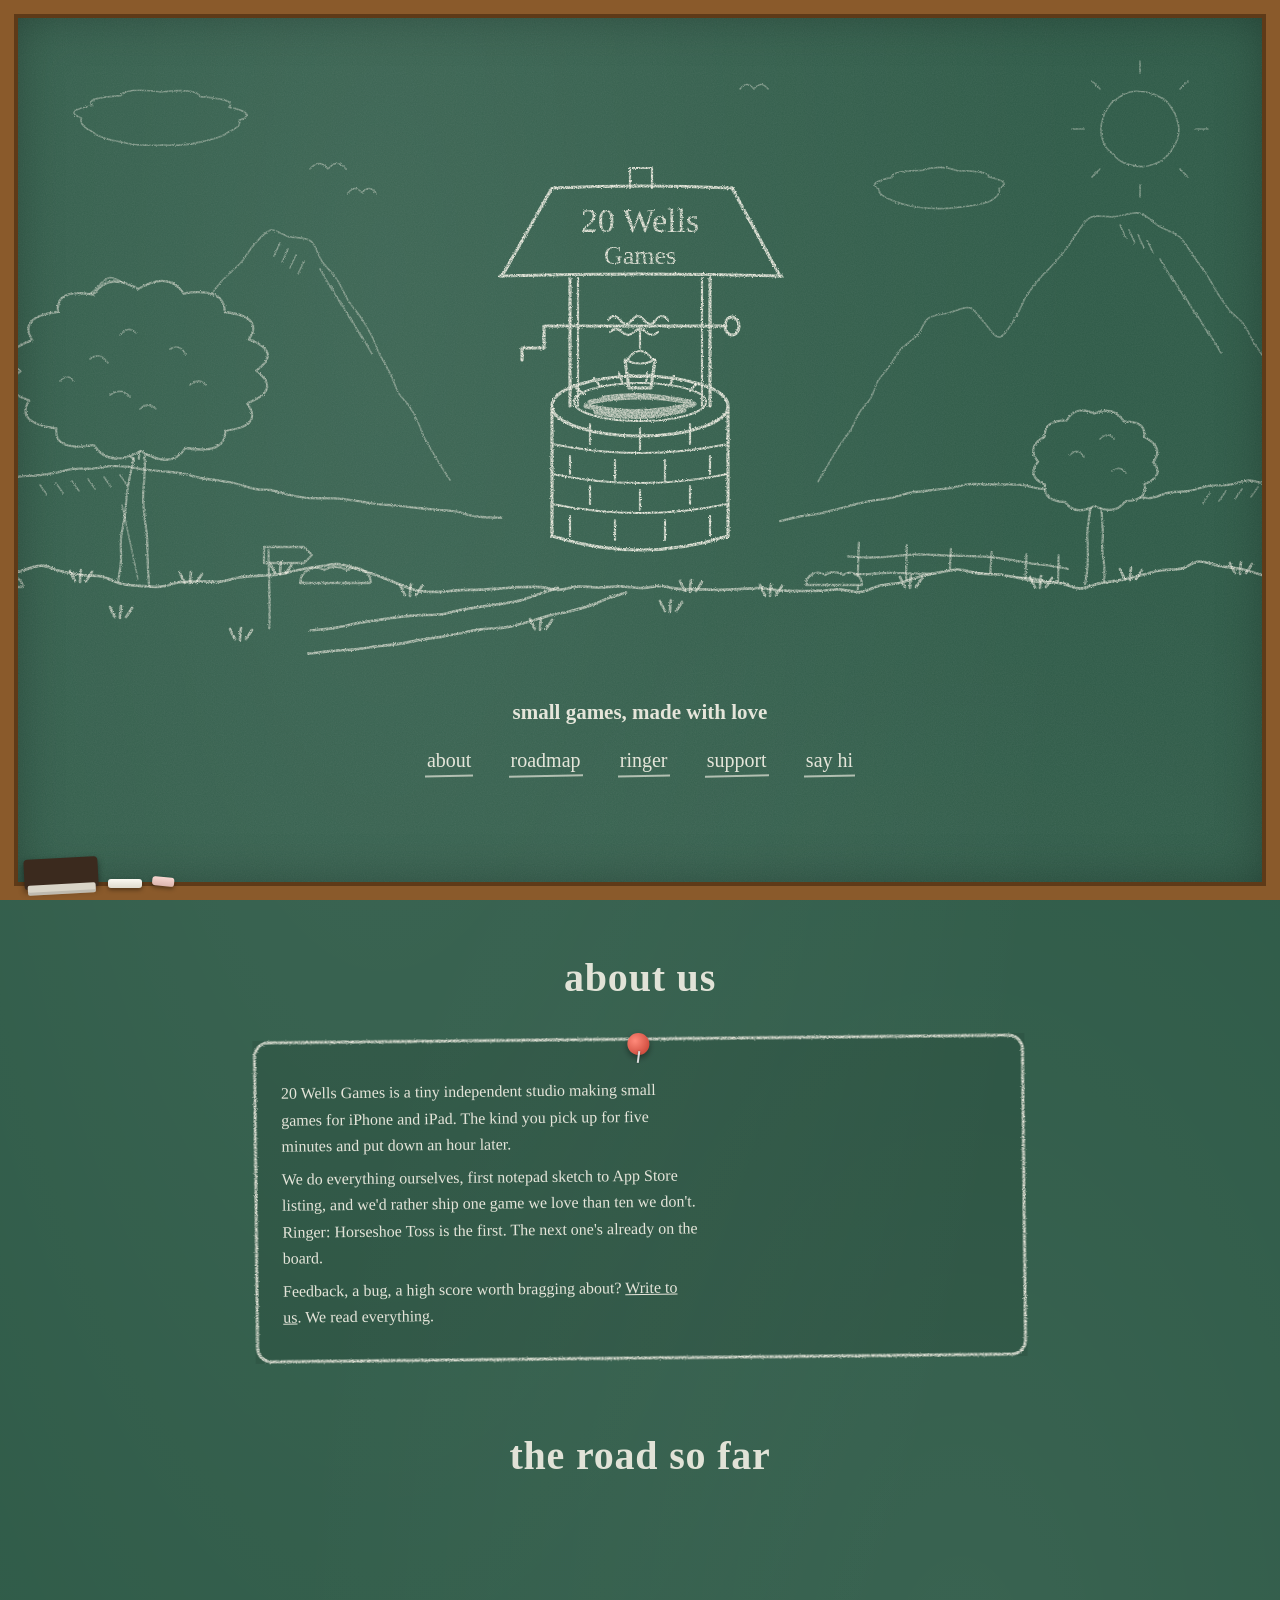
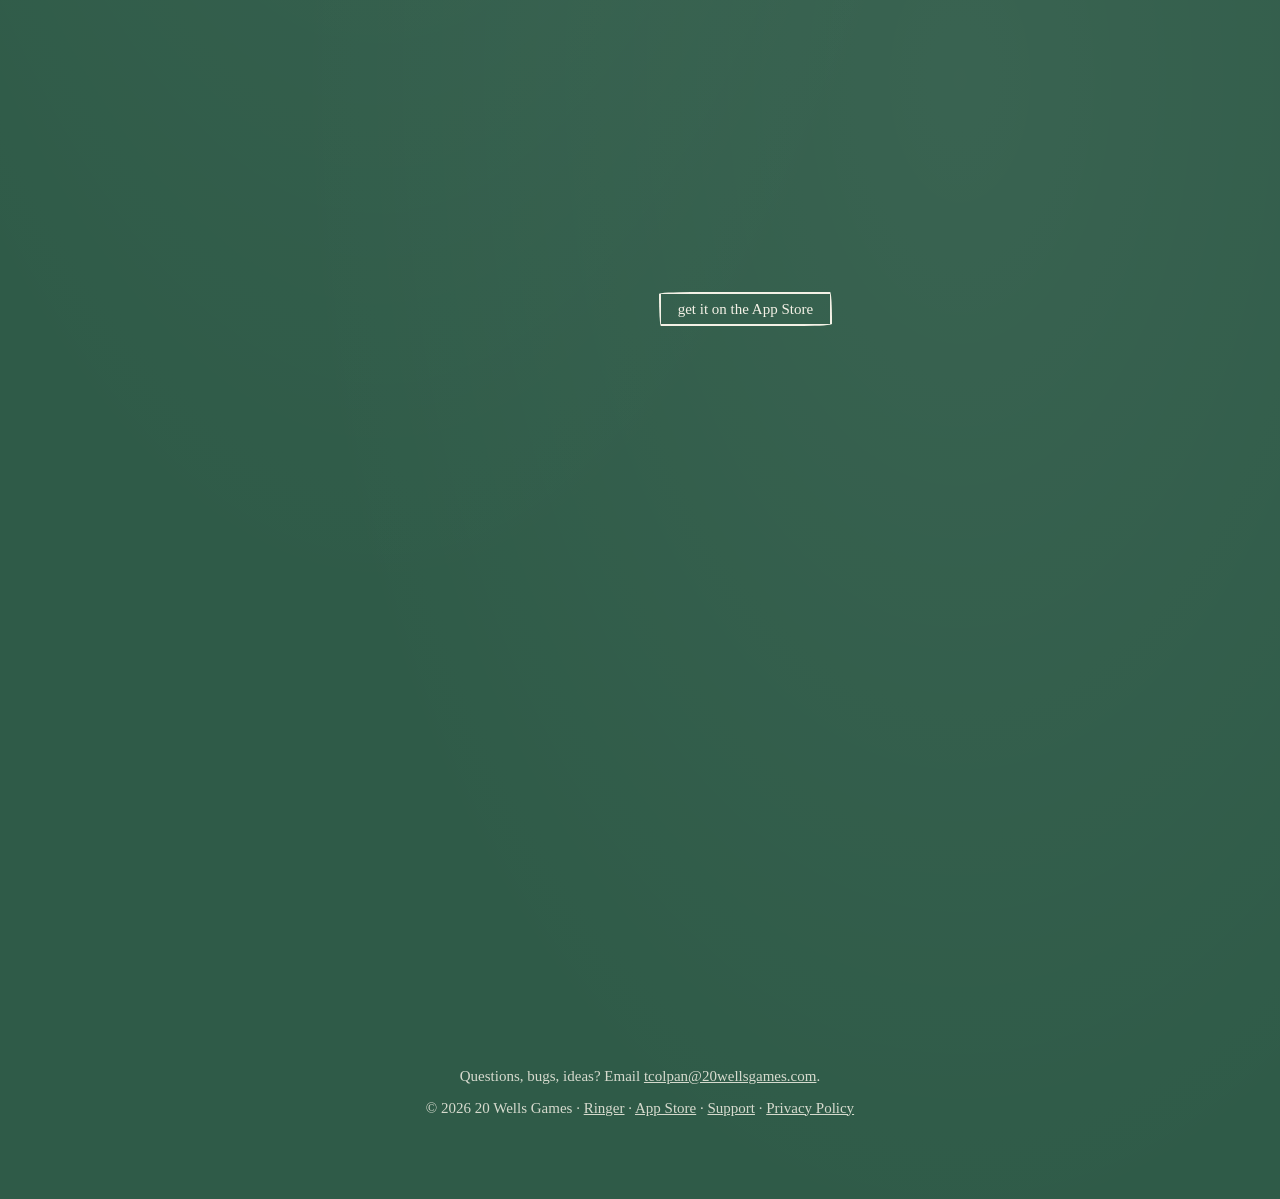
==== index.html @ 0af61801 "Prepare custom domain 20wellsgames.com: CNAME + absolute URLs Do not merge until DNS for 20wellsgame" ====
<!doctype html>
<html lang="en">
<head>
<meta charset="utf-8">
<meta name="viewport" content="width=device-width, initial-scale=1, viewport-fit=cover">
<title>20 Wells Games — Small Indie Games for iPhone and iPad</title>
<meta name="description" content="Small indie games for iPhone and iPad from a tiny studio. Ringer: Horseshoe Toss, a free horseshoe arcade game with global leaderboards, is on its way. See what's next on the board.">
<link rel="canonical" href="https://20wellsgames.com/">
<meta property="og:type" content="website">
<meta property="og:site_name" content="20 Wells Games">
<meta property="og:url" content="https://20wellsgames.com/">
<meta property="og:title" content="20 Wells Games — small games, made with love">
<meta property="og:description" content="A tiny indie studio making small games for iPhone and iPad. Ringer: Horseshoe Toss is first. See what's next on the board.">
<meta property="og:image" content="https://20wellsgames.com/assets/og.jpg">
<meta property="og:image:width" content="1200">
<meta property="og:image:height" content="630">
<meta property="og:image:alt" content="A chalk drawing of a wishing well with the words 20 Wells Games on a green chalkboard">
<meta name="twitter:card" content="summary_large_image">
<meta name="apple-itunes-app" content="app-id=6776913585">
<link rel="apple-touch-icon" href="assets/apple-touch-icon.png">
<meta http-equiv="Content-Security-Policy" content="default-src 'self'; script-src 'self'; style-src 'self' 'unsafe-inline' https://fonts.googleapis.com; font-src https://fonts.gstatic.com; img-src 'self' data:; connect-src 'self' https://tjnqhvfmtbsiwjzhcpie.supabase.co; base-uri 'none'; form-action 'none'">
<link rel="icon" href="favicon.svg" type="image/svg+xml">
<link rel="icon" href="assets/favicon-32.png" sizes="32x32" type="image/png">
<link rel="preconnect" href="https://fonts.googleapis.com">
<link rel="preconnect" href="https://fonts.gstatic.com" crossorigin>
<link href="https://fonts.googleapis.com/css2?family=Gloria+Hallelujah&family=Cabin+Sketch:wght@400;700&display=swap" rel="stylesheet">
<link rel="stylesheet" href="site.css?v=20260913b">
<script type="application/ld+json">
{
  "@context": "https://schema.org",
  "@type": "Organization",
  "@id": "https://20wellsgames.com/#org",
  "name": "20 Wells Games",
  "url": "https://20wellsgames.com/",
  "logo": "https://20wellsgames.com/assets/apple-touch-icon.png",
  "email": "tcolpan@20wellsgames.com",
  "slogan": "small games, made with love",
  "sameAs": ["https://apps.apple.com/app/id6776913585"]
}
</script>
</head>
<body class="home">

<svg width="0" height="0" style="position:absolute" aria-hidden="true">
  <defs>
    <filter id="chalk-bb" x="-10%" y="-10%" width="120%" height="120%">
      <feTurbulence type="fractalNoise" baseFrequency="1.1" numOctaves="2" seed="11" result="noise"/>
      <feDisplacementMap in="SourceGraphic" in2="noise" scale="2.4" xChannelSelector="R" yChannelSelector="G" result="rough"/>
      <feTurbulence type="fractalNoise" baseFrequency=".6" numOctaves="3" seed="5" result="grain"/>
      <feComponentTransfer in="grain" result="alpha"><feFuncA type="table" tableValues="0 .55 1 1"/></feComponentTransfer>
      <feComposite in="rough" in2="alpha" operator="in"/>
    </filter>
  </defs>
</svg>

<header class="hero" id="top">
  <button class="skip" type="button">skip intro ↓</button>
  <div class="logo-wrap">
  <svg class="scene" viewBox="-500 -120 1400 640" aria-hidden="true">
    <defs>
      <filter id="chalk-scene" filterUnits="userSpaceOnUse" x="-500" y="-120" width="1400" height="640">
        <feTurbulence type="fractalNoise" baseFrequency="1.1" numOctaves="2" seed="9" result="noise"/>
        <feDisplacementMap in="SourceGraphic" in2="noise" scale="2.6" xChannelSelector="R" yChannelSelector="G" result="rough"/>
        <feTurbulence type="fractalNoise" baseFrequency=".6" numOctaves="3" seed="4" result="grain"/>
        <feComponentTransfer in="grain" result="alpha"><feFuncA type="table" tableValues="0 .55 1 1"/></feComponentTransfer>
        <feComposite in="rough" in2="alpha" operator="in"/>
      </filter>
      <mask id="occ-far" maskUnits="userSpaceOnUse" x="-500" y="-120" width="1400" height="640"><rect x="-500" y="-120" width="1400" height="640" fill="#fff"/><path d="M738.9 -30.3 Q739.0 -25.3 737.6 -20.4 Q735.6 -15.1 732.3 -10.3 Q730.7 -6.7 727.9 -4.1 Q724.4 -0.2 719.9 2.5 Q715.5 5.0 710.5 6.2 Q706.0 7.7 701.2 7.6 Q695.2 7.4 689.5 5.6 Q684.5 4.5 680.1 1.9 Q676.5 -0.6 673.9 -4.3 Q669.4 -7.5 666.2 -11.6 Q663.6 -15.3 662.4 -19.5 Q660.9 -24.4 660.8 -29.6 Q661.1 -35.2 662.9 -40.7 Q664.0 -45.1 666.4 -48.9 Q668.9 -53.5 672.5 -57.1 Q676.2 -60.6 680.7 -62.8 Q685.4 -65.7 690.7 -67.2 Q695.4 -68.1 700.3 -67.5 Q704.9 -67.5 709.3 -66.1 Q714.0 -65.2 718.0 -62.9 Q722.7 -61.0 726.5 -57.8 Q730.5 -53.4 733.3 -48.2 Q735.7 -44.5 736.7 -40.2 Q738.5 -35.3 738.9 -30.3 Z" fill="#000"/><path d="M-200.9 -38.6 Q-197.8 -32.4 -212.1 -26.8 Q-218.1 -20.9 -240.6 -16.9 Q-254.5 -13.1 -279.5 -13.9 Q-304.2 -13.0 -318.3 -16.8 Q-341.0 -20.9 -347.1 -26.9 Q-361.5 -33.6 -358.4 -40.8 Q-377.8 -48.0 -347.5 -53.5 Q-356.9 -61.2 -319.1 -63.4 Q-314.0 -71.9 -278.9 -67.0 Q-243.4 -71.1 -239.9 -62.3 Q-201.8 -59.6 -211.3 -51.9 Q-181.2 -45.9 -200.9 -38.6 Z" fill="#000"/><path d="M559.1 29.4 Q561.2 36.0 549.9 42.2 Q539.8 46.2 517.4 48.4 Q498.4 50.7 480.3 48.5 Q459.1 45.3 450.3 40.5 Q437.8 35.4 438.7 29.9 Q426.3 23.4 452.1 18.3 Q449.5 12.2 481.9 11.4 Q499.4 5.1 517.5 11.6 Q550.5 12.1 548.5 18.0 Q572.9 22.9 559.1 29.4 Z" fill="#000"/><path d="M-498.5 344.9 C-495.3 343.9 -485.8 341.5 -479.4 339.1 C-473.0 336.7 -466.5 332.9 -460.1 330.4 C-453.6 327.9 -447.5 326.2 -441.0 324.1 C-434.5 322.0 -427.3 319.0 -421.0 317.7 C-414.7 316.4 -409.7 317.1 -403.4 316.5 C-397.1 315.8 -389.2 314.7 -383.1 313.6 C-377.1 312.5 -373.3 310.6 -367.2 309.9 C-361.2 309.2 -353.1 310.1 -346.7 309.6 C-340.4 309.1 -334.9 307.5 -329.3 307.2 C-323.6 306.9 -318.8 307.1 -312.9 307.7 C-307.1 308.3 -300.3 309.9 -294.2 310.7 C-288.1 311.5 -282.6 311.7 -276.4 312.4 C-270.2 313.0 -263.1 313.5 -257.0 314.6 C-250.9 315.7 -245.4 317.9 -239.8 319.0 C-234.1 320.1 -229.0 320.2 -223.1 321.1 C-217.2 322.0 -210.8 323.0 -204.4 324.5 C-198.0 326.0 -190.5 328.9 -184.7 330.0 C-178.8 331.1 -175.0 330.0 -169.2 331.0 C-163.4 332.0 -155.6 334.7 -149.7 336.0 C-143.7 337.3 -139.6 338.2 -133.5 338.8 C-127.3 339.3 -118.8 339.2 -112.8 339.4 C-106.8 339.6 -103.3 339.2 -97.3 339.8 C-91.3 340.4 -83.1 342.1 -76.9 343.0 C-70.7 343.9 -65.9 344.8 -60.2 345.4 C-54.5 346.0 -49.2 346.0 -42.7 346.6 C-36.3 347.2 -27.7 348.4 -21.4 349.0 C-15.2 349.7 -11.2 350.1 -5.0 350.7 C1.1 351.2 8.3 351.3 15.2 352.4 C22.1 353.5 28.7 356.4 36.4 357.5 C44.1 358.5 57.3 358.6 61.5 358.8 L60 560 L-500 560 Z" fill="#000"/><path d="M340.2 362.1 C343.4 361.3 353.3 358.7 359.8 357.5 C366.3 356.2 371.9 356.2 379.2 354.7 C386.4 353.2 395.4 350.5 403.4 348.5 C411.3 346.5 418.7 344.3 426.7 342.6 C434.7 341.0 444.2 340.3 451.3 338.9 C458.4 337.4 462.8 335.1 469.2 333.9 C475.7 332.6 483.1 332.3 490.1 331.4 C497.1 330.6 504.9 329.9 511.3 328.9 C517.7 327.8 522.7 325.7 528.6 325.2 C534.5 324.6 540.1 325.4 546.4 325.4 C552.8 325.5 560.8 325.2 566.9 325.4 C573.0 325.5 577.3 325.5 583.1 326.2 C589.0 327.0 595.9 329.1 601.8 329.9 C607.7 330.6 612.4 330.3 618.4 330.8 C624.4 331.3 631.3 332.6 637.6 333.0 C643.9 333.4 650.3 332.6 656.2 333.1 C662.1 333.6 667.4 335.3 673.3 335.9 C679.3 336.6 685.7 336.5 691.9 337.0 C698.1 337.5 704.3 339.6 710.5 339.0 C716.8 338.4 722.9 334.7 729.3 333.5 C735.8 332.4 742.4 333.1 749.0 332.0 C755.6 330.9 762.0 328.0 768.8 326.9 C775.5 325.9 782.8 326.7 789.5 325.7 C796.2 324.8 802.8 321.4 809.0 321.3 C815.2 321.3 820.4 324.5 826.8 325.5 C833.2 326.6 841.0 327.2 847.3 327.6 C853.6 327.9 858.8 327.3 864.4 327.6 C870.1 327.9 875.2 328.7 881.3 329.5 C887.4 330.2 897.6 331.7 900.9 332.1 L900 560 L340 560 Z" fill="#000"/><path d="M-183.9 211.6 Q-158.0 231.0 -192.9 244.3 Q-176.1 267.2 -214.7 271.7 Q-213.5 295.8 -254.7 289.0 Q-268.4 311.0 -299.3 292.0 Q-331.2 309.6 -345.9 286.2 Q-386.3 292.9 -383.7 269.3 Q-425.3 264.1 -410.9 241.4 Q-445.7 229.6 -419.5 212.3 Q-444.0 193.9 -407.7 181.2 Q-422.5 157.9 -381.9 152.9 Q-385.1 128.8 -346.2 135.7 Q-332.8 112.5 -301.7 130.1 Q-271.2 111.7 -256.4 134.5 Q-214.8 128.2 -215.2 153.0 Q-175.4 157.7 -191.2 180.5 Q-157.2 193.0 -183.9 211.6 Z" fill="#000"/><path d="M713.3 303.3 Q724.8 317.0 704.6 325.0 Q707.7 341.6 685.3 342.2 Q675.3 356.8 654.6 347.0 Q634.6 357.2 625.3 343.0 Q602.6 342.5 605.1 325.7 Q585.8 317.1 598.1 302.7 Q585.6 287.4 604.9 277.6 Q603.4 261.2 626.9 261.3 Q635.4 245.7 654.0 254.5 Q674.0 246.3 684.0 262.6 Q706.6 262.0 704.0 277.7 Q724.5 287.9 713.3 303.3 Z" fill="#000"/><path d="M-500.7 430.5 C-497.2 429.8 -486.8 427.9 -480.2 426.5 C-473.7 425.1 -468.2 423.7 -461.4 422.1 C-454.5 420.4 -446.2 418.3 -439.2 416.6 C-432.1 415.0 -426.1 413.7 -419.3 412.1 C-412.6 410.4 -405.1 406.8 -398.7 406.7 C-392.2 406.7 -387.3 410.2 -380.7 411.8 C-374.0 413.3 -365.7 415.1 -358.6 416.1 C-351.6 417.0 -345.1 416.0 -338.5 417.4 C-331.8 418.9 -325.0 423.3 -318.7 424.8 C-312.4 426.4 -307.2 426.3 -300.6 426.8 C-294.0 427.3 -285.7 428.3 -279.0 427.7 C-272.3 427.1 -266.6 424.1 -260.3 423.2 C-254.0 422.3 -248.1 422.6 -241.3 422.5 C-234.4 422.4 -226.1 423.3 -219.4 422.6 C-212.8 422.0 -208.1 419.5 -201.4 418.5 C-194.8 417.5 -186.4 417.2 -179.5 416.6 C-172.6 416.1 -166.3 416.1 -160.0 415.1 C-153.7 414.2 -148.3 412.2 -141.8 411.0 C-135.2 409.7 -127.2 408.4 -120.4 407.4 C-113.6 406.4 -107.7 404.6 -101.1 405.2 C-94.4 405.7 -87.3 408.8 -80.4 410.9 C-73.4 413.0 -66.1 415.3 -59.6 417.7 C-53.1 420.1 -47.7 422.7 -41.3 425.1 C-34.9 427.4 -28.3 430.6 -21.3 431.9 C-14.3 433.2 -6.2 433.0 0.7 432.9 C7.6 432.7 13.5 431.5 20.1 431.1 C26.6 430.8 33.7 431.0 40.2 430.7 C46.7 430.5 52.7 430.0 59.1 429.6 C65.5 429.2 71.5 428.5 78.4 428.2 C85.4 428.0 94.4 427.7 101.0 428.1 C107.7 428.5 112.1 431.0 118.3 430.8 C124.6 430.7 132.0 427.8 138.7 427.4 C145.4 427.1 151.7 428.5 158.7 428.5 C165.6 428.5 173.1 427.3 180.2 427.4 C187.3 427.5 194.4 429.0 201.0 429.0 C207.6 429.0 213.6 427.0 219.9 427.2 C226.2 427.3 232.2 429.4 238.7 429.9 C245.2 430.5 252.1 430.2 258.9 430.3 C265.7 430.5 272.7 430.8 279.5 430.8 C286.2 430.8 292.9 430.5 299.4 430.2 C305.9 429.9 311.5 428.9 318.4 429.1 C325.3 429.3 333.8 430.9 340.9 431.4 C348.1 431.9 354.6 432.0 361.4 432.0 C368.2 432.1 375.2 432.0 381.6 431.7 C388.0 431.4 393.3 430.1 399.8 430.3 C406.3 430.6 413.7 433.6 420.5 433.0 C427.2 432.4 433.6 428.1 440.2 426.5 C446.9 425.0 453.8 425.2 460.4 423.7 C467.0 422.2 473.0 419.4 479.7 417.7 C486.5 415.9 494.4 414.4 500.9 413.2 C507.3 412.0 511.8 410.4 518.4 410.7 C524.9 410.9 533.5 413.9 540.3 414.7 C547.1 415.5 552.5 414.7 559.3 415.5 C566.1 416.2 574.2 418.1 581.2 419.4 C588.3 420.7 594.8 422.3 601.3 423.1 C607.9 423.9 614.1 423.0 620.5 424.1 C627.0 425.2 633.7 429.6 640.0 429.7 C646.3 429.8 651.3 426.1 658.2 424.6 C665.1 423.1 674.5 422.1 681.5 420.8 C688.4 419.4 693.5 418.0 699.9 416.5 C706.3 415.0 713.0 412.7 720.0 411.5 C727.0 410.3 735.2 411.0 741.7 409.5 C748.2 408.0 752.5 402.8 759.0 402.5 C765.6 402.1 774.2 406.1 781.1 407.3 C787.9 408.5 793.5 408.4 800.3 409.8 C807.0 411.2 815.0 414.2 821.7 415.8 C828.4 417.4 834.4 418.4 840.6 419.4 C846.7 420.3 852.2 420.4 858.5 421.5 C864.9 422.6 871.6 424.6 878.6 425.9 C885.5 427.1 896.6 428.4 900.2 428.9 L900 560 L-500 560 Z" fill="#000"/></mask>
      <mask id="occ-mid" maskUnits="userSpaceOnUse" x="-500" y="-120" width="1400" height="640"><rect x="-500" y="-120" width="1400" height="640" fill="#fff"/><path d="M-183.9 211.6 Q-158.0 231.0 -192.9 244.3 Q-176.1 267.2 -214.7 271.7 Q-213.5 295.8 -254.7 289.0 Q-268.4 311.0 -299.3 292.0 Q-331.2 309.6 -345.9 286.2 Q-386.3 292.9 -383.7 269.3 Q-425.3 264.1 -410.9 241.4 Q-445.7 229.6 -419.5 212.3 Q-444.0 193.9 -407.7 181.2 Q-422.5 157.9 -381.9 152.9 Q-385.1 128.8 -346.2 135.7 Q-332.8 112.5 -301.7 130.1 Q-271.2 111.7 -256.4 134.5 Q-214.8 128.2 -215.2 153.0 Q-175.4 157.7 -191.2 180.5 Q-157.2 193.0 -183.9 211.6 Z" fill="#000"/><path d="M713.3 303.3 Q724.8 317.0 704.6 325.0 Q707.7 341.6 685.3 342.2 Q675.3 356.8 654.6 347.0 Q634.6 357.2 625.3 343.0 Q602.6 342.5 605.1 325.7 Q585.8 317.1 598.1 302.7 Q585.6 287.4 604.9 277.6 Q603.4 261.2 626.9 261.3 Q635.4 245.7 654.0 254.5 Q674.0 246.3 684.0 262.6 Q706.6 262.0 704.0 277.7 Q724.5 287.9 713.3 303.3 Z" fill="#000"/><path d="M-500.7 430.5 C-497.2 429.8 -486.8 427.9 -480.2 426.5 C-473.7 425.1 -468.2 423.7 -461.4 422.1 C-454.5 420.4 -446.2 418.3 -439.2 416.6 C-432.1 415.0 -426.1 413.7 -419.3 412.1 C-412.6 410.4 -405.1 406.8 -398.7 406.7 C-392.2 406.7 -387.3 410.2 -380.7 411.8 C-374.0 413.3 -365.7 415.1 -358.6 416.1 C-351.6 417.0 -345.1 416.0 -338.5 417.4 C-331.8 418.9 -325.0 423.3 -318.7 424.8 C-312.4 426.4 -307.2 426.3 -300.6 426.8 C-294.0 427.3 -285.7 428.3 -279.0 427.7 C-272.3 427.1 -266.6 424.1 -260.3 423.2 C-254.0 422.3 -248.1 422.6 -241.3 422.5 C-234.4 422.4 -226.1 423.3 -219.4 422.6 C-212.8 422.0 -208.1 419.5 -201.4 418.5 C-194.8 417.5 -186.4 417.2 -179.5 416.6 C-172.6 416.1 -166.3 416.1 -160.0 415.1 C-153.7 414.2 -148.3 412.2 -141.8 411.0 C-135.2 409.7 -127.2 408.4 -120.4 407.4 C-113.6 406.4 -107.7 404.6 -101.1 405.2 C-94.4 405.7 -87.3 408.8 -80.4 410.9 C-73.4 413.0 -66.1 415.3 -59.6 417.7 C-53.1 420.1 -47.7 422.7 -41.3 425.1 C-34.9 427.4 -28.3 430.6 -21.3 431.9 C-14.3 433.2 -6.2 433.0 0.7 432.9 C7.6 432.7 13.5 431.5 20.1 431.1 C26.6 430.8 33.7 431.0 40.2 430.7 C46.7 430.5 52.7 430.0 59.1 429.6 C65.5 429.2 71.5 428.5 78.4 428.2 C85.4 428.0 94.4 427.7 101.0 428.1 C107.7 428.5 112.1 431.0 118.3 430.8 C124.6 430.7 132.0 427.8 138.7 427.4 C145.4 427.1 151.7 428.5 158.7 428.5 C165.6 428.5 173.1 427.3 180.2 427.4 C187.3 427.5 194.4 429.0 201.0 429.0 C207.6 429.0 213.6 427.0 219.9 427.2 C226.2 427.3 232.2 429.4 238.7 429.9 C245.2 430.5 252.1 430.2 258.9 430.3 C265.7 430.5 272.7 430.8 279.5 430.8 C286.2 430.8 292.9 430.5 299.4 430.2 C305.9 429.9 311.5 428.9 318.4 429.1 C325.3 429.3 333.8 430.9 340.9 431.4 C348.1 431.9 354.6 432.0 361.4 432.0 C368.2 432.1 375.2 432.0 381.6 431.7 C388.0 431.4 393.3 430.1 399.8 430.3 C406.3 430.6 413.7 433.6 420.5 433.0 C427.2 432.4 433.6 428.1 440.2 426.5 C446.9 425.0 453.8 425.2 460.4 423.7 C467.0 422.2 473.0 419.4 479.7 417.7 C486.5 415.9 494.4 414.4 500.9 413.2 C507.3 412.0 511.8 410.4 518.4 410.7 C524.9 410.9 533.5 413.9 540.3 414.7 C547.1 415.5 552.5 414.7 559.3 415.5 C566.1 416.2 574.2 418.1 581.2 419.4 C588.3 420.7 594.8 422.3 601.3 423.1 C607.9 423.9 614.1 423.0 620.5 424.1 C627.0 425.2 633.7 429.6 640.0 429.7 C646.3 429.8 651.3 426.1 658.2 424.6 C665.1 423.1 674.5 422.1 681.5 420.8 C688.4 419.4 693.5 418.0 699.9 416.5 C706.3 415.0 713.0 412.7 720.0 411.5 C727.0 410.3 735.2 411.0 741.7 409.5 C748.2 408.0 752.5 402.8 759.0 402.5 C765.6 402.1 774.2 406.1 781.1 407.3 C787.9 408.5 793.5 408.4 800.3 409.8 C807.0 411.2 815.0 414.2 821.7 415.8 C828.4 417.4 834.4 418.4 840.6 419.4 C846.7 420.3 852.2 420.4 858.5 421.5 C864.9 422.6 871.6 424.6 878.6 425.9 C885.5 427.1 896.6 428.4 900.2 428.9 L900 560 L-500 560 Z" fill="#000"/><path d="M-140 424 a16 16 0 0 1 24 -13 a22 22 0 0 1 23 0 a16 16 0 0 1 24 13 Z" fill="#000"/><path d="M366 426 a12 12 0 0 1 19 -10 a17 17 0 0 1 18 0 a12 12 0 0 1 19 10 Z" fill="#000"/><path d="M-464 428 a11 11 0 0 1 16 -9 a14 14 0 0 1 15 0 a11 11 0 0 1 16 9 Z" fill="#000"/></mask>
    </defs>
    <g mask="url(#occ-far)">
      <path pathLength="1" class="far" style="--t:0.10s;--d:0.70s" d="M-498.2 262.8 C-495.4 261.0 -486.7 256.0 -481.3 252.0 C-476.0 248.1 -472.0 243.0 -466.1 239.1 C-460.1 235.2 -451.8 232.6 -445.7 228.4 C-439.7 224.1 -434.7 218.1 -429.7 213.5 C-424.6 209.0 -420.0 206.2 -415.4 200.9 C-410.7 195.6 -407.1 187.5 -401.7 181.7 C-396.4 175.9 -388.1 171.4 -383.0 166.0 C-377.9 160.6 -377.1 154.7 -371.3 149.2 C-365.5 143.7 -355.0 138.4 -348.2 133.3 C-341.4 128.2 -336.9 119.3 -330.3 118.6 C-323.7 117.8 -315.1 125.3 -308.7 129.0 C-302.2 132.6 -297.5 135.9 -291.8 140.3 C-286.2 144.8 -280.5 149.8 -274.5 155.7 C-268.6 161.6 -261.7 175.6 -256.4 175.9 C-251.0 176.1 -247.0 164.0 -242.6 157.5 C-238.2 151.0 -234.1 142.8 -229.8 136.7 C-225.6 130.6 -222.3 126.6 -217.1 120.9 C-211.9 115.3 -203.6 108.6 -198.4 102.8 C-193.3 96.9 -191.0 91.1 -186.2 85.9 C-181.3 80.6 -175.1 72.5 -169.4 71.1 C-163.6 69.8 -158.2 75.9 -151.6 77.6 C-145.0 79.4 -135.1 77.7 -129.6 81.8 C-124.0 85.8 -122.6 95.5 -118.2 101.9 C-113.8 108.4 -107.5 113.7 -103.1 120.4 C-98.6 127.0 -95.6 135.4 -91.5 141.9 C-87.4 148.4 -82.3 153.6 -78.4 159.6 C-74.5 165.6 -70.8 172.0 -67.8 177.9 C-64.9 183.7 -63.7 188.4 -60.7 194.6 C-57.6 200.8 -52.7 208.5 -49.5 215.1 C-46.3 221.6 -44.6 228.6 -41.5 233.9 C-38.4 239.2 -34.3 241.9 -31.0 246.8 C-27.8 251.7 -24.8 257.3 -22.1 263.1 C-19.3 268.8 -17.8 274.5 -14.3 281.2 C-10.9 287.8 -5.6 296.3 -1.5 303.0 C2.6 309.7 8.2 318.1 10.1 321.2"/>
      <path pathLength="1" class="far" style="--t:0.70s;--d:0.20s" d="M-160 84 l-6 13 M-152 90 l-6 13 M-144 96 l-6 13 M-136 102 l-6 13"/>
      <path pathLength="1" class="far" style="--t:0.80s;--d:0.25s" d="M-120 110 l12 21 M-110 126 l12 21 M-100 142 l12 21 M-90 158 l12 21 M-80 174 l12 21"/>
      <path pathLength="1" class="far" style="--t:0.30s;--d:0.70s" d="M378.0 322.7 C379.8 319.8 384.8 311.1 388.3 305.1 C391.9 299.1 395.5 292.6 399.3 286.8 C403.1 281.0 407.8 275.6 411.1 270.2 C414.4 264.8 415.7 259.4 418.9 254.2 C422.2 249.0 427.5 244.5 430.7 239.1 C433.9 233.7 435.0 227.1 438.0 221.9 C441.0 216.7 444.9 213.4 448.8 208.0 C452.6 202.7 456.4 195.2 461.2 189.9 C466.0 184.6 472.9 181.2 477.4 176.1 C481.9 171.0 483.2 162.9 488.4 159.2 C493.6 155.5 501.5 155.7 508.4 154.0 C515.2 152.3 523.6 147.3 529.5 148.8 C535.4 150.2 538.7 157.9 543.7 162.8 C548.6 167.7 553.9 178.8 559.1 178.2 C564.4 177.7 570.5 166.2 575.0 159.3 C579.6 152.5 582.5 143.6 586.4 137.1 C590.4 130.7 594.4 125.7 598.6 120.6 C602.9 115.5 607.4 111.8 612.1 106.5 C616.8 101.3 622.7 94.5 626.8 89.1 C630.9 83.7 632.9 79.3 636.9 74.1 C640.9 69.0 644.6 61.0 650.8 58.2 C657.0 55.5 665.9 58.4 674.0 57.7 C682.1 57.0 691.9 52.4 699.4 54.1 C707.0 55.7 712.8 63.5 719.5 67.5 C726.3 71.5 734.3 73.4 739.8 78.2 C745.4 83.0 748.3 90.0 752.8 96.2 C757.3 102.5 762.7 109.5 766.8 115.9 C771.0 122.2 773.7 128.3 777.6 134.4 C781.5 140.4 785.9 147.0 790.2 152.1 C794.5 157.1 799.5 159.5 803.4 164.8 C807.4 170.2 810.4 178.0 814.1 184.0 C817.8 190.0 821.8 195.5 825.7 200.9 C829.7 206.2 833.0 211.9 838.0 216.1 C842.9 220.3 850.1 222.5 855.5 226.3 C860.9 230.1 865.6 235.0 870.4 238.9 C875.3 242.7 879.8 245.3 884.4 249.3 C889.0 253.3 895.7 260.5 898.0 262.7"/>
      <path pathLength="1" class="far" style="--t:0.90s;--d:0.20s" d="M680 66 l6 13 M689 71 l6 13 M698 76 l6 13 M707 81 l6 13"/>
      <path pathLength="1" class="far" style="--t:1.00s;--d:0.25s" d="M720 100 l13 22 M732 118 l13 22 M744 136 l13 22 M756 154 l13 22 M768 172 l13 22"/>
      <path pathLength="1" class="far" style="--t:1.35s;--d:0.25s" d="M700 -86 l0 -12 M740 -70 l8 -8 M756 -30 l12 0 M740 10 l8 8 M660 -70 l-8 -8 M644 -30 l-12 0 M660 10 l-8 8 M700 26 l0 12"/>
      <path pathLength="1" class="far" style="--t:4.40s;--d:0.30s" d="M-130 10 q9 -11 18 0 q9 -11 18 0 M-92 34 q7 -9 14 0 q7 -9 14 0 M300 -70 q7 -9 14 0 q7 -9 14 0"/>
    </g>
    <g mask="url(#occ-mid)">
      <path pathLength="1" class="far" style="--t:1.10s;--d:0.30s" d="M738.9 -30.3 Q739.0 -25.3 737.6 -20.4 Q735.6 -15.1 732.3 -10.3 Q730.7 -6.7 727.9 -4.1 Q724.4 -0.2 719.9 2.5 Q715.5 5.0 710.5 6.2 Q706.0 7.7 701.2 7.6 Q695.2 7.4 689.5 5.6 Q684.5 4.5 680.1 1.9 Q676.5 -0.6 673.9 -4.3 Q669.4 -7.5 666.2 -11.6 Q663.6 -15.3 662.4 -19.5 Q660.9 -24.4 660.8 -29.6 Q661.1 -35.2 662.9 -40.7 Q664.0 -45.1 666.4 -48.9 Q668.9 -53.5 672.5 -57.1 Q676.2 -60.6 680.7 -62.8 Q685.4 -65.7 690.7 -67.2 Q695.4 -68.1 700.3 -67.5 Q704.9 -67.5 709.3 -66.1 Q714.0 -65.2 718.0 -62.9 Q722.7 -61.0 726.5 -57.8 Q730.5 -53.4 733.3 -48.2 Q735.7 -44.5 736.7 -40.2 Q738.5 -35.3 738.9 -30.3 Z"/>
      <path pathLength="1" class="far" style="--t:1.25s;--d:0.40s" d="M-200.9 -38.6 Q-197.8 -32.4 -212.1 -26.8 Q-218.1 -20.9 -240.6 -16.9 Q-254.5 -13.1 -279.5 -13.9 Q-304.2 -13.0 -318.3 -16.8 Q-341.0 -20.9 -347.1 -26.9 Q-361.5 -33.6 -358.4 -40.8 Q-377.8 -48.0 -347.5 -53.5 Q-356.9 -61.2 -319.1 -63.4 Q-314.0 -71.9 -278.9 -67.0 Q-243.4 -71.1 -239.9 -62.3 Q-201.8 -59.6 -211.3 -51.9 Q-181.2 -45.9 -200.9 -38.6 Z"/>
      <path pathLength="1" class="far" style="--t:1.50s;--d:0.35s" d="M559.1 29.4 Q561.2 36.0 549.9 42.2 Q539.8 46.2 517.4 48.4 Q498.4 50.7 480.3 48.5 Q459.1 45.3 450.3 40.5 Q437.8 35.4 438.7 29.9 Q426.3 23.4 452.1 18.3 Q449.5 12.2 481.9 11.4 Q499.4 5.1 517.5 11.6 Q550.5 12.1 548.5 18.0 Q572.9 22.9 559.1 29.4 Z"/>
      <path pathLength="1" class="mid" style="--t:0.80s;--d:0.40s" d="M-498.5 344.9 C-495.3 343.9 -485.8 341.5 -479.4 339.1 C-473.0 336.7 -466.5 332.9 -460.1 330.4 C-453.6 327.9 -447.5 326.2 -441.0 324.1 C-434.5 322.0 -427.3 319.0 -421.0 317.7 C-414.7 316.4 -409.7 317.1 -403.4 316.5 C-397.1 315.8 -389.2 314.7 -383.1 313.6 C-377.1 312.5 -373.3 310.6 -367.2 309.9 C-361.2 309.2 -353.1 310.1 -346.7 309.6 C-340.4 309.1 -334.9 307.5 -329.3 307.2 C-323.6 306.9 -318.8 307.1 -312.9 307.7 C-307.1 308.3 -300.3 309.9 -294.2 310.7 C-288.1 311.5 -282.6 311.7 -276.4 312.4 C-270.2 313.0 -263.1 313.5 -257.0 314.6 C-250.9 315.7 -245.4 317.9 -239.8 319.0 C-234.1 320.1 -229.0 320.2 -223.1 321.1 C-217.2 322.0 -210.8 323.0 -204.4 324.5 C-198.0 326.0 -190.5 328.9 -184.7 330.0 C-178.8 331.1 -175.0 330.0 -169.2 331.0 C-163.4 332.0 -155.6 334.7 -149.7 336.0 C-143.7 337.3 -139.6 338.2 -133.5 338.8 C-127.3 339.3 -118.8 339.2 -112.8 339.4 C-106.8 339.6 -103.3 339.2 -97.3 339.8 C-91.3 340.4 -83.1 342.1 -76.9 343.0 C-70.7 343.9 -65.9 344.8 -60.2 345.4 C-54.5 346.0 -49.2 346.0 -42.7 346.6 C-36.3 347.2 -27.7 348.4 -21.4 349.0 C-15.2 349.7 -11.2 350.1 -5.0 350.7 C1.1 351.2 8.3 351.3 15.2 352.4 C22.1 353.5 28.7 356.4 36.4 357.5 C44.1 358.5 57.3 358.6 61.5 358.8"/>
      <path pathLength="1" class="mid" style="--t:0.95s;--d:0.40s" d="M340.2 362.1 C343.4 361.3 353.3 358.7 359.8 357.5 C366.3 356.2 371.9 356.2 379.2 354.7 C386.4 353.2 395.4 350.5 403.4 348.5 C411.3 346.5 418.7 344.3 426.7 342.6 C434.7 341.0 444.2 340.3 451.3 338.9 C458.4 337.4 462.8 335.1 469.2 333.9 C475.7 332.6 483.1 332.3 490.1 331.4 C497.1 330.6 504.9 329.9 511.3 328.9 C517.7 327.8 522.7 325.7 528.6 325.2 C534.5 324.6 540.1 325.4 546.4 325.4 C552.8 325.5 560.8 325.2 566.9 325.4 C573.0 325.5 577.3 325.5 583.1 326.2 C589.0 327.0 595.9 329.1 601.8 329.9 C607.7 330.6 612.4 330.3 618.4 330.8 C624.4 331.3 631.3 332.6 637.6 333.0 C643.9 333.4 650.3 332.6 656.2 333.1 C662.1 333.6 667.4 335.3 673.3 335.9 C679.3 336.6 685.7 336.5 691.9 337.0 C698.1 337.5 704.3 339.6 710.5 339.0 C716.8 338.4 722.9 334.7 729.3 333.5 C735.8 332.4 742.4 333.1 749.0 332.0 C755.6 330.9 762.0 328.0 768.8 326.9 C775.5 325.9 782.8 326.7 789.5 325.7 C796.2 324.8 802.8 321.4 809.0 321.3 C815.2 321.3 820.4 324.5 826.8 325.5 C833.2 326.6 841.0 327.2 847.3 327.6 C853.6 327.9 858.8 327.3 864.4 327.6 C870.1 327.9 875.2 328.7 881.3 329.5 C887.4 330.2 897.6 331.7 900.9 332.1"/>
      <path pathLength="1" class="far" style="--t:1.20s;--d:0.20s" d="M-400 326 l7 10 M-384 324 l7 10 M-368 322 l7 10 M-352 320 l7 10 M-336 318 l7 10 M-320 316 l7 10"/>
      <path pathLength="1" class="far" style="--t:1.30s;--d:0.20s" d="M770 334 l-7 10 M786 332 l-7 10 M802 330 l-7 10 M818 328 l-7 10 M834 326 l-7 10 M850 324 l-7 10"/>
      <path pathLength="1" class="mid" style="--t:1.60s;--d:0.30s" d="M-322.9 428.9 C-322.3 424.6 -319.8 411.0 -319.1 402.8 C-318.5 394.7 -319.7 387.9 -319.0 380.0 C-318.3 372.2 -316.1 363.9 -315.1 355.8 C-314.0 347.6 -314.1 340.6 -312.7 331.2 C-311.2 321.7 -307.4 304.5 -306.4 299.2 M-290.8 428.6 C-291.1 424.4 -292.0 411.4 -292.3 403.2 C-292.6 395.0 -292.4 386.6 -292.9 379.5 C-293.3 372.5 -294.4 367.7 -295.1 360.9 C-295.8 354.1 -296.8 345.7 -296.9 338.9 C-297.0 332.1 -296.1 326.3 -295.7 320.0 C-295.4 313.7 -295.1 304.3 -294.9 301.1"/>
      <path pathLength="1" class="mid" style="--t:1.85s;--d:0.25s" d="M-306.3 300.6 C-308.5 298.1 -315.2 290.7 -319.1 285.5 C-323.1 280.4 -324.9 275.5 -330.1 269.6 C-335.4 263.6 -347.1 253.2 -350.5 249.9 M-296.1 299.5 C-293.6 294.1 -286.6 276.0 -281.1 266.9 C-275.6 257.8 -266.1 248.5 -263.2 244.8 M-301.2 299.9 C-300.9 296.6 -299.8 286.2 -299.5 280.0 C-299.2 273.8 -298.5 270.2 -299.2 262.9 C-300.0 255.7 -303.3 240.9 -304.2 236.5"/>
      <path pathLength="1" class="far" style="--t:2.60s;--d:0.20s" d="M-318 346 l4 18 M-315 360 l4 18 M-312 374 l4 18 M-309 388 l4 18 M-306 402 l4 18"/>
      <path pathLength="1" class="mid" style="--t:2.20s;--d:0.20s" d="M645.1 425.1 C645.5 422.4 646.9 414.7 647.4 408.8 C647.9 403.0 647.9 396.2 647.8 389.9 C647.8 383.7 646.7 379.7 647.4 371.3 C648.1 362.9 651.3 344.7 652.0 339.4 M664.2 427.0 C664.2 423.7 664.6 413.8 664.2 407.5 C663.9 401.2 662.4 394.8 662.1 389.1 C661.9 383.3 663.1 381.0 662.8 372.9 C662.6 364.8 661.0 345.9 660.7 340.5"/>
      <path pathLength="1" class="mid" style="--t:2.60s;--d:0.40s" d="M417.9 430.0 C418.0 426.3 417.9 415.4 418.1 407.6 C418.2 399.9 418.8 387.6 418.9 383.6 M466.5 429.2 C466.4 425.6 466.1 414.7 466.2 407.6 C466.3 400.4 466.8 389.7 466.9 386.1 M510.6 427.1 C510.5 424.1 510.0 415.2 510.0 409.0 C510.1 402.7 510.8 393.0 510.9 389.8 M549.4 426.7 C549.8 421.1 551.4 398.7 551.7 393.2 M585.2 424.6 C585.5 419.7 586.3 400.2 586.5 395.3 M618.0 424.0 C618.1 419.4 618.5 401.0 618.6 396.4"/>
      <path pathLength="1" class="mid" style="--t:2.90s;--d:0.30s" d="M407.9 397.3 C411.4 397.5 422.3 398.4 429.1 398.5 C435.8 398.5 441.5 398.1 448.5 397.6 C455.5 397.2 464.3 396.1 471.0 395.7 C477.8 395.4 482.5 395.5 488.9 395.6 C495.3 395.8 502.4 396.3 509.4 396.5 C516.5 396.8 524.5 396.9 531.1 397.1 C537.8 397.4 542.9 397.4 549.3 398.0 C555.8 398.6 563.0 399.7 569.8 400.7 C576.6 401.8 584.0 403.3 590.4 404.3 C596.7 405.2 601.6 405.4 607.8 406.4 C614.1 407.3 624.5 409.2 627.9 409.8 M408.6 415.0 C411.8 415.0 421.0 415.3 427.7 415.1 C434.3 414.9 441.3 413.9 448.6 413.8 C455.8 413.7 464.4 414.3 471.1 414.5 C477.9 414.6 482.6 414.5 488.9 414.6 C495.2 414.7 502.4 415.2 509.1 415.1 C515.8 414.9 522.7 413.5 529.3 413.6 C535.9 413.6 542.3 414.5 548.9 415.4 C555.5 416.2 562.1 417.9 569.1 418.5 C576.2 419.1 584.5 418.3 591.1 419.1 C597.6 419.8 602.2 421.8 608.4 422.8 C614.6 423.8 624.9 424.5 628.1 424.8"/>
    </g>
    <g>
      <path pathLength="1" class="mid" style="--t:2.00s;--d:0.60s" d="M-183.9 211.6 Q-158.0 231.0 -192.9 244.3 Q-176.1 267.2 -214.7 271.7 Q-213.5 295.8 -254.7 289.0 Q-268.4 311.0 -299.3 292.0 Q-331.2 309.6 -345.9 286.2 Q-386.3 292.9 -383.7 269.3 Q-425.3 264.1 -410.9 241.4 Q-445.7 229.6 -419.5 212.3 Q-444.0 193.9 -407.7 181.2 Q-422.5 157.9 -381.9 152.9 Q-385.1 128.8 -346.2 135.7 Q-332.8 112.5 -301.7 130.1 Q-271.2 111.7 -256.4 134.5 Q-214.8 128.2 -215.2 153.0 Q-175.4 157.7 -191.2 180.5 Q-157.2 193.0 -183.9 211.6 Z"/>
      <path pathLength="1" class="far" style="--t:2.50s;--d:0.30s" d="M-350 200 q10 -8 18 4 M-320 176 q8 -10 16 -2 M-270 190 q10 -6 16 6 M-330 236 q12 -8 20 2 M-250 226 q8 -8 16 0 M-380 222 q8 -8 14 0 M-300 250 q8 -8 16 0"/>
      <path pathLength="1" class="mid" style="--t:2.35s;--d:0.40s" d="M713.3 303.3 Q724.8 317.0 704.6 325.0 Q707.7 341.6 685.3 342.2 Q675.3 356.8 654.6 347.0 Q634.6 357.2 625.3 343.0 Q602.6 342.5 605.1 325.7 Q585.8 317.1 598.1 302.7 Q585.6 287.4 604.9 277.6 Q603.4 261.2 626.9 261.3 Q635.4 245.7 654.0 254.5 Q674.0 246.3 684.0 262.6 Q706.6 262.0 704.0 277.7 Q724.5 287.9 713.3 303.3 Z"/>
      <path pathLength="1" class="far" style="--t:2.70s;--d:0.20s" d="M630 296 q8 -8 14 2 M660 280 q8 -8 14 0 M672 312 q8 -6 14 2"/>
      <path pathLength="1" class="near" style="--t:0.50s;--d:0.70s" d="M-500.7 430.5 C-497.2 429.8 -486.8 427.9 -480.2 426.5 C-473.7 425.1 -468.2 423.7 -461.4 422.1 C-454.5 420.4 -446.2 418.3 -439.2 416.6 C-432.1 415.0 -426.1 413.7 -419.3 412.1 C-412.6 410.4 -405.1 406.8 -398.7 406.7 C-392.2 406.7 -387.3 410.2 -380.7 411.8 C-374.0 413.3 -365.7 415.1 -358.6 416.1 C-351.6 417.0 -345.1 416.0 -338.5 417.4 C-331.8 418.9 -325.0 423.3 -318.7 424.8 C-312.4 426.4 -307.2 426.3 -300.6 426.8 C-294.0 427.3 -285.7 428.3 -279.0 427.7 C-272.3 427.1 -266.6 424.1 -260.3 423.2 C-254.0 422.3 -248.1 422.6 -241.3 422.5 C-234.4 422.4 -226.1 423.3 -219.4 422.6 C-212.8 422.0 -208.1 419.5 -201.4 418.5 C-194.8 417.5 -186.4 417.2 -179.5 416.6 C-172.6 416.1 -166.3 416.1 -160.0 415.1 C-153.7 414.2 -148.3 412.2 -141.8 411.0 C-135.2 409.7 -127.2 408.4 -120.4 407.4 C-113.6 406.4 -107.7 404.6 -101.1 405.2 C-94.4 405.7 -87.3 408.8 -80.4 410.9 C-73.4 413.0 -66.1 415.3 -59.6 417.7 C-53.1 420.1 -47.7 422.7 -41.3 425.1 C-34.9 427.4 -28.3 430.6 -21.3 431.9 C-14.3 433.2 -6.2 433.0 0.7 432.9 C7.6 432.7 13.5 431.5 20.1 431.1 C26.6 430.8 33.7 431.0 40.2 430.7 C46.7 430.5 52.7 430.0 59.1 429.6 C65.5 429.2 71.5 428.5 78.4 428.2 C85.4 428.0 94.4 427.7 101.0 428.1 C107.7 428.5 112.1 431.0 118.3 430.8 C124.6 430.7 132.0 427.8 138.7 427.4 C145.4 427.1 151.7 428.5 158.7 428.5 C165.6 428.5 173.1 427.3 180.2 427.4 C187.3 427.5 194.4 429.0 201.0 429.0 C207.6 429.0 213.6 427.0 219.9 427.2 C226.2 427.3 232.2 429.4 238.7 429.9 C245.2 430.5 252.1 430.2 258.9 430.3 C265.7 430.5 272.7 430.8 279.5 430.8 C286.2 430.8 292.9 430.5 299.4 430.2 C305.9 429.9 311.5 428.9 318.4 429.1 C325.3 429.3 333.8 430.9 340.9 431.4 C348.1 431.9 354.6 432.0 361.4 432.0 C368.2 432.1 375.2 432.0 381.6 431.7 C388.0 431.4 393.3 430.1 399.8 430.3 C406.3 430.6 413.7 433.6 420.5 433.0 C427.2 432.4 433.6 428.1 440.2 426.5 C446.9 425.0 453.8 425.2 460.4 423.7 C467.0 422.2 473.0 419.4 479.7 417.7 C486.5 415.9 494.4 414.4 500.9 413.2 C507.3 412.0 511.8 410.4 518.4 410.7 C524.9 410.9 533.5 413.9 540.3 414.7 C547.1 415.5 552.5 414.7 559.3 415.5 C566.1 416.2 574.2 418.1 581.2 419.4 C588.3 420.7 594.8 422.3 601.3 423.1 C607.9 423.9 614.1 423.0 620.5 424.1 C627.0 425.2 633.7 429.6 640.0 429.7 C646.3 429.8 651.3 426.1 658.2 424.6 C665.1 423.1 674.5 422.1 681.5 420.8 C688.4 419.4 693.5 418.0 699.9 416.5 C706.3 415.0 713.0 412.7 720.0 411.5 C727.0 410.3 735.2 411.0 741.7 409.5 C748.2 408.0 752.5 402.8 759.0 402.5 C765.6 402.1 774.2 406.1 781.1 407.3 C787.9 408.5 793.5 408.4 800.3 409.8 C807.0 411.2 815.0 414.2 821.7 415.8 C828.4 417.4 834.4 418.4 840.6 419.4 C846.7 420.3 852.2 420.4 858.5 421.5 C864.9 422.6 871.6 424.6 878.6 425.9 C885.5 427.1 896.6 428.4 900.2 428.9"/>
      <path pathLength="1" class="near" style="--t:3.10s;--d:0.45s" d="M117.8 428.9 C114.5 429.9 104.5 433.1 98.4 435.2 C92.2 437.3 86.9 439.8 80.6 441.4 C74.4 443.0 67.5 443.9 61.0 444.9 C54.4 445.9 47.9 446.6 41.1 447.6 C34.4 448.6 27.2 449.6 20.2 451.0 C13.3 452.3 6.4 454.7 -0.4 455.5 C-7.2 456.4 -14.0 455.7 -20.7 456.1 C-27.4 456.5 -33.9 457.1 -40.5 457.9 C-47.2 458.7 -53.5 459.7 -60.7 460.8 C-67.8 461.9 -75.9 463.1 -83.4 464.4 C-90.9 465.8 -98.0 467.7 -105.6 468.8 C-113.2 470.0 -125.3 470.9 -129.2 471.4 M186.2 433.6 C183.4 434.5 175.3 436.7 169.3 438.8 C163.4 441.0 157.2 444.1 150.5 446.4 C143.7 448.7 135.8 450.8 128.9 452.5 C122.0 454.2 116.0 454.9 109.3 456.6 C102.6 458.3 95.7 460.8 88.7 462.7 C81.6 464.6 74.9 466.9 67.2 468.1 C59.6 469.4 50.7 469.1 42.6 470.2 C34.5 471.2 25.6 473.3 18.7 474.5 C11.7 475.8 7.6 476.8 1.0 477.9 C-5.6 478.9 -14.2 479.9 -21.1 481.1 C-28.0 482.2 -33.8 483.8 -40.5 484.8 C-47.3 485.8 -54.5 486.2 -61.5 487.1 C-68.5 487.9 -75.1 489.3 -82.7 490.1 C-90.4 490.9 -99.3 491.1 -107.5 491.9 C-115.6 492.7 -127.5 494.3 -131.5 494.7"/>
      <path pathLength="1" class="mid" style="--t:3.30s;--d:0.25s" d="M-140 424 a16 16 0 0 1 24 -13 a22 22 0 0 1 23 0 a16 16 0 0 1 24 13 Z"/>
      <path pathLength="1" class="mid" style="--t:3.45s;--d:0.25s" d="M366 426 a12 12 0 0 1 19 -10 a17 17 0 0 1 18 0 a12 12 0 0 1 19 10 Z"/>
      <path pathLength="1" class="mid" style="--t:3.50s;--d:0.25s" d="M-464 428 a11 11 0 0 1 16 -9 a14 14 0 0 1 15 0 a11 11 0 0 1 16 9 Z"/>
      <path pathLength="1" class="near" style="--t:3.70s;--d:0.50s" d="M-475 420 q-3 -5 -5 -10 M-470 421 q0 -6 1 -12 M-464 420 q3 -4 6 -9 M-365 422 q-3 -5 -5 -10 M-360 423 q0 -6 1 -12 M-354 422 q3 -4 6 -9 M-255 424 q-3 -5 -5 -10 M-250 425 q0 -6 1 -12 M-244 424 q3 -4 6 -9 M-165 414 q-3 -5 -5 -10 M-160 415 q0 -6 1 -12 M-154 414 q3 -4 6 -9 M-35 436 q-3 -5 -5 -10 M-30 437 q0 -6 1 -12 M-24 436 q3 -4 6 -9 M245 432 q-3 -5 -5 -10 M250 433 q0 -6 1 -12 M256 432 q3 -4 6 -9 M325 436 q-3 -5 -5 -10 M330 437 q0 -6 1 -12 M336 436 q3 -4 6 -9 M465 428 q-3 -5 -5 -10 M470 429 q0 -6 1 -12 M476 428 q3 -4 6 -9 M595 428 q-3 -5 -5 -10 M600 429 q0 -6 1 -12 M606 428 q3 -4 6 -9 M685 420 q-3 -5 -5 -10 M690 421 q0 -6 1 -12 M696 420 q3 -4 6 -9 M795 414 q-3 -5 -5 -10 M800 415 q0 -6 1 -12 M806 414 q3 -4 6 -9 M855 428 q-3 -5 -5 -10 M860 429 q0 -6 1 -12 M866 428 q3 -4 6 -9 M-325 458 q-3 -5 -5 -10 M-320 459 q0 -6 1 -12 M-314 458 q3 -4 6 -9 M225 452 q-3 -5 -5 -10 M230 453 q0 -6 1 -12 M236 452 q3 -4 6 -9 M-205 480 q-3 -5 -5 -10 M-200 481 q0 -6 1 -12 M-194 480 q3 -4 6 -9 M95 470 q-3 -5 -5 -10 M100 471 q0 -6 1 -12 M106 470 q3 -4 6 -9"/>
      <path pathLength="1" class="mid" style="--t:4.60s;--d:0.30s" d="M-170.6 469.3 C-170.6 466.2 -170.4 457.4 -170.4 451.1 C-170.4 444.8 -170.5 438.0 -170.6 431.5 C-170.8 424.9 -171.0 418.5 -171.2 411.8 C-171.3 405.1 -171.4 394.7 -171.5 391.2 M-176 404 l40 0 l8 -8 l-8 -8 l-40 0 Z"/>
    </g>
  </svg>
  <svg class="logo" viewBox="0 0 400 430" role="img" aria-label="20 Wells Games">
    <defs>
      <filter id="chalk" filterUnits="userSpaceOnUse" x="0" y="0" width="400" height="430">
        <feTurbulence type="fractalNoise" baseFrequency="1.1" numOctaves="2" seed="7" result="noise"/>
        <feDisplacementMap in="SourceGraphic" in2="noise" scale="2.6" xChannelSelector="R" yChannelSelector="G" result="rough"/>
        <feTurbulence type="fractalNoise" baseFrequency=".6" numOctaves="3" seed="3" result="grain"/>
        <feComponentTransfer in="grain" result="alpha"><feFuncA type="table" tableValues="0 .55 1 1"/></feComponentTransfer>
        <feComposite in="rough" in2="alpha" operator="in"/>
      </filter>
    </defs>
    <g class="ink">
    <!-- 1. roof -->
    <path pathLength="1" style="--t:0.00s;--d:0.25s" d="M112 44 Q200 40 292 44"/>
    <path pathLength="1" style="--t:0.23s;--d:0.20s" d="M112 44 L62 132"/>
    <path pathLength="1" style="--t:0.40s;--d:0.20s" d="M292 44 L340 132"/>
    <path pathLength="1" style="--t:0.57s;--d:0.30s" d="M60 132 Q200 128 342 132"/>
    <path pathLength="1" style="--t:0.85s;--d:0.15s" class="thin" d="M190 44 L190 24 L212 24 L212 44"/>
    <!-- 2. posts -->
    <path pathLength="1" style="--t:0.95s;--d:0.17s" d="M130 134 L130 262"/>
    <path pathLength="1" style="--t:1.00s;--d:0.17s" class="thin" d="M138 134 L138 262"/>
    <path pathLength="1" style="--t:1.10s;--d:0.17s" d="M270 134 L270 262"/>
    <path pathLength="1" style="--t:1.15s;--d:0.17s" class="thin" d="M262 134 L262 262"/>
    <!-- 3. axle, rope, crank -->
    <path pathLength="1" style="--t:1.30s;--d:0.17s" d="M118 182 L286 182"/>
    <path pathLength="1" style="--t:1.40s;--d:0.25s" class="thin" d="M168 176 q6 -8 12 0 q6 8 12 0 q6 -8 12 0 q6 8 12 0 q6 -8 12 0 M170 188 q6 -6 12 0 q6 6 12 0 q6 -6 12 0 q6 6 12 0"/>
    <path pathLength="1" style="--t:1.60s;--d:0.23s" d="M118 182 L104 182 L104 204 L82 204 L82 216"/>
    <ellipse pathLength="1" style="--t:1.75s;--d:0.15s" cx="292" cy="182" rx="7" ry="9"/>
    <!-- 4. rim -->
    <ellipse pathLength="1" style="--t:1.85s;--d:0.30s" cx="200" cy="262" rx="88" ry="30"/>
    <ellipse pathLength="1" style="--t:2.05s;--d:0.25s" class="thin" cx="200" cy="258" rx="66" ry="19"/>
    <path pathLength="1" style="--t:2.20s;--d:0.20s" class="thin" d="M144 250 l-8 -6 M160 242 l-6 -8 M182 238 l-3 -9 M206 238 l1 -9 M230 241 l4 -9 M250 247 l7 -8"/>
    <!-- 5. water -->
    <path pathLength="1" style="--t:2.35s;--d:0.30s" class="water" d="M150 258 q50 -10 100 0 M146 262 q54 12 108 -2 M156 268 q44 10 88 -2 M164 254 q36 -6 72 2"/>
    <!-- 6. wall -->
    <path pathLength="1" style="--t:2.60s;--d:0.20s" d="M112 264 L112 392"/>
    <path pathLength="1" style="--t:2.70s;--d:0.20s" d="M288 264 L288 392"/>
    <path pathLength="1" style="--t:2.85s;--d:0.25s" d="M112 392 Q200 420 288 392"/>
    <!-- 7. bricks -->
    <path pathLength="1" style="--t:3.05s;--d:0.25s" class="thin" d="M112 300 Q200 318 288 300"/>
    <path pathLength="1" style="--t:3.20s;--d:0.25s" class="thin" d="M112 330 Q200 348 288 330"/>
    <path pathLength="1" style="--t:3.35s;--d:0.25s" class="thin" d="M112 360 Q200 378 288 360"/>
    <path pathLength="1" style="--t:3.50s;--d:0.35s" class="thin" d="M150 280 v20 M200 284 v22 M250 280 v20 M130 312 v18 M175 316 v20 M225 316 v20 M270 312 v18 M150 342 v18 M200 346 v20 M250 342 v18 M130 372 v20 M175 376 v20 M225 376 v20 M270 372 v20"/>
    <!-- 8. rope and bucket -->
    <path pathLength="1" style="--t:3.85s;--d:0.12s" class="thin" d="M200 186 L200 204"/>
    <path pathLength="1" style="--t:3.98s;--d:0.15s" class="thin" d="M187 216 Q200 198 213 216"/>
    <path pathLength="1" style="--t:4.12s;--d:0.23s" d="M185 216 L189 244 L211 244 L215 216"/>
    <path pathLength="1" style="--t:4.35s;--d:0.12s" class="thin" d="M185 216 Q200 223 215 216"/>
    <path pathLength="1" style="--t:4.47s;--d:0.12s" class="thin" d="M187 230 Q200 236 213 230"/>
    <!-- 9. lettering (final step) -->
    <text x="200" y="88"  style="--t:4.65s;--d:0.55s">20 Wells</text>
    <text x="200" y="120" class="small" style="--t:5.20s;--d:0.45s">Games</text>
    </g>
  </svg>
  </div>

  <h1 class="tagline"><span class="sr-only">20 Wells Games — </span>small games, made with love</h1>
  <nav class="nav" aria-label="Site">
    <a href="#about">about</a>
    <a href="#roadmap">roadmap</a>
    <a href="ringer.html">ringer</a>
    <a href="support.html">support</a>
    <a href="#contact">say hi</a>
  </nav>
  <a class="scroll-hint" href="#about" aria-hidden="true" tabindex="-1">↓</a>
</header>

<main>
<section class="panel-wrap" id="about">
  <h2 class="section-title chalk-text">about us</h2>
  <article class="card panel about">
    <svg class="card-frame" aria-hidden="true"><rect pathLength="1" rx="14" ry="14"/></svg>
    <div class="card-body about-body">
      <div class="pin" aria-hidden="true"></div>
      <div>
        <p>20 Wells Games is a tiny independent studio making small games for iPhone and iPad. The kind you pick up for five minutes and put down an hour later.</p>
        <p>We do everything ourselves, first notepad sketch to App Store listing, and we'd rather ship one game we love than ten we don't. Ringer: Horseshoe Toss is the first. The next one's already on the board.</p>
        <p>Feedback, a bug, a high score worth bragging about? <a href="mailto:tcolpan@20wellsgames.com">Write to us</a>. We read everything.</p>
      </div>
    </div>
  </article>
</section>

<section class="roadmap" id="roadmap">
  <svg class="road" aria-hidden="true">
    <defs>
      <mask id="road-reveal" maskUnits="userSpaceOnUse">
        <path class="road-mask" d="" fill="none" stroke="#fff" stroke-width="90" stroke-linecap="round" pathLength="1" stroke-dashoffset="1"/>
      </mask>
    </defs>
    <g mask="url(#road-reveal)">
      <path class="road-edge" d=""/>
      <path class="road-fill" d=""/>
      <path class="road-center" d=""/>
    </g>
  </svg>

  <h2 class="section-title chalk-text">the road so far</h2>

  <section class="milestone" id="ringer" data-side="left">
    <div class="marker" aria-hidden="true">
      <svg viewBox="0 0 60 60"><circle pathLength="1" cx="30" cy="30" r="20"/><circle pathLength="1" class="dot" cx="30" cy="30" r="6"/></svg>
    </div>
    <article class="card has-link">
      <svg class="card-frame" aria-hidden="true"><rect pathLength="1" rx="14" ry="14"/></svg>
      <div class="card-body">
        <img class="app-icon" src="assets/ringer-icon.png" alt="" width="96" height="96">
        <div>
          <p class="stamp"><span class="when-live">out now · free</span><span class="when-soon">landing soon · free</span></p>
          <h3><a class="stretch" href="ringer.html">Ringer: Horseshoe Toss</a></h3>
          <p>Swipe to throw, read the wind, hook the stake. A free horseshoe arcade game for iPhone and iPad with global leaderboards.</p>
          <p class="actions">
            <span class="btn" aria-hidden="true">game page &amp; leaderboard&nbsp;→</span>
            <span class="meta">free on iPhone &amp; iPad</span>
          </p>
        </div>
      </div>
    </article>
    <p class="actions center store-line when-live"><a class="btn" href="https://apps.apple.com/app/id6776913585" rel="noopener">get it on the App Store</a></p>
  </section>

  <section class="milestone" id="next" data-side="right">
    <div class="marker" aria-hidden="true">
      <svg viewBox="0 0 60 60"><circle pathLength="1" cx="30" cy="30" r="20"/><text x="30" y="38" text-anchor="middle">?</text></svg>
    </div>
    <article class="card">
      <svg class="card-frame" aria-hidden="true"><rect pathLength="1" rx="14" ry="14"/></svg>
      <div class="card-body">
        <div class="mystery" aria-hidden="true">?</div>
        <div>
          <p class="stamp">in the works</p>
          <h3>game no. 2 (untitled)</h3>
          <p>Game number two is on the board: a puzzle about mixing and sorting colors. Working title still under the eraser. Aiming for early 2027.</p>
          <form class="notify" novalidate>
            <label for="notify-email">Want a nudge when it lands?</label>
            <div class="notify-row">
              <input class="trap" type="text" name="website" tabindex="-1" autocomplete="off" aria-hidden="true">
              <input id="notify-email" type="email" name="email" placeholder="you@example.com" autocomplete="email" required maxlength="254" aria-describedby="notify-msg">
              <button class="btn" type="submit">nudge me</button>
            </div>
            <p class="notify-note">one email when it launches. that's it.</p>
            <p class="notify-msg" id="notify-msg" role="status" aria-live="polite"></p>
          </form>
        </div>
      </div>
    </article>
  </section>

  <div class="road-end chalk-text" aria-hidden="true">to be continued…</div>
</section>
</main>

<footer id="contact">
  <p>Questions, bugs, ideas? Email <a href="mailto:tcolpan@20wellsgames.com">tcolpan@20wellsgames.com</a>.</p>
  <p>© 2026 20 Wells Games · <a href="ringer.html">Ringer</a><span class="when-live"> · <a href="https://apps.apple.com/app/id6776913585" rel="noopener">App Store</a></span> · <a href="support.html">Support</a> · <a href="privacy.html">Privacy Policy</a></p>
</footer>

<div class="tray" aria-hidden="true"><span class="eraser"></span><span class="chalk c1"></span><span class="chalk c2"></span></div>

<script src="site.js?v=20260909a"></script>
</body>
</html>
---- site.css ----
:root{
  --board:#2f5b48;
  --board-dark:#27493b;
  --chalk:#f4f1e6;
  --chalk-dim:rgba(244,241,230,.72);
  --wood:#8a5a2b;
  --wood-dark:#5e3a18;
  --frame:14px;
  --frame-inner:calc(var(--frame) + 4px);
  --gutter:calc(var(--frame-inner) + 10px);
}
*{box-sizing:border-box}
html{scroll-behavior:smooth}
body{
  margin:0;min-height:100vh;color:var(--chalk);
  font-family:"Gloria Hallelujah","Comic Sans MS","Chalkboard SE",cursive;
  background:
    radial-gradient(ellipse at 30% 10%, rgba(255,255,255,.07), transparent 55%),
    radial-gradient(ellipse at 75% 60%, rgba(255,255,255,.05), transparent 50%),
    var(--board);
  overflow-x:hidden;position:relative;
}
/* chalk dust */
body::before{
  content:"";position:fixed;inset:0;pointer-events:none;opacity:.35;z-index:0;
  background-image:url("data:image/svg+xml;utf8,<svg xmlns='http://www.w3.org/2000/svg' width='300' height='300'><filter id='n'><feTurbulence type='fractalNoise' baseFrequency='.9' numOctaves='3' stitchTiles='stitch'/><feColorMatrix values='0 0 0 0 1  0 0 0 0 1  0 0 0 0 1  0 0 0 .18 0'/></filter><rect width='100%' height='100%' filter='url(%23n)'/></svg>");
}
/* wooden frame */
body::after{
  content:"";position:fixed;inset:0;pointer-events:none;z-index:50;
  box-shadow:inset 0 0 0 var(--frame) var(--wood), inset 0 0 0 calc(var(--frame) + 4px) var(--wood-dark), inset 0 0 60px rgba(0,0,0,.45);
}
a{color:var(--chalk)}
.chalk-text{opacity:.9}
/* chalk-stick cursor on pointer devices */
@media (hover:hover) and (pointer:fine){
  body{cursor:url("data:image/svg+xml;utf8,<svg xmlns='http://www.w3.org/2000/svg' width='32' height='32' viewBox='0 0 32 32'><g transform='rotate(-40 16 16)'><rect x='12' y='2' width='8' height='26' rx='2' fill='%23f4f1e6' stroke='%23b9b6ab' stroke-width='1'/><rect x='12' y='2' width='8' height='5' rx='2' fill='%23e2dfd3'/></g></svg>") 4 4, auto}
  a,button,input,label{cursor:pointer}
  input{cursor:text}
}

/* ---------- hero ---------- */
.hero{
  min-height:100vh;min-height:100svh;display:flex;flex-direction:column;align-items:center;justify-content:center;
  padding:6vh 20px 4vh;position:relative;z-index:1;overflow:hidden;
}
.logo-wrap{position:relative;width:min(400px,78vw,52vh);margin-bottom:clamp(32px,8vh,72px)}
.logo{position:relative;width:100%;height:auto;display:block;z-index:1}
.scene{position:absolute;left:50%;top:50%;width:350%;height:auto;transform:translate(-50%,-50%);pointer-events:none;overflow:visible;z-index:0}
.scene path{
  fill:none;stroke:var(--chalk);stroke-linecap:round;stroke-linejoin:round;
  stroke-dasharray:1;stroke-dashoffset:1;
  animation:draw var(--d,.6s) linear var(--t,0s) forwards;
  filter:url(#chalk-scene);
}
.scene mask path{fill:#000;stroke:none;animation:none;filter:none;stroke-dasharray:none;stroke-dashoffset:0;opacity:1}
.scene .far{stroke-width:1.7;opacity:.42}
.scene .mid{stroke-width:2.3;opacity:.58}
.scene .near{stroke-width:2.7;opacity:.68}
.logo path,.logo ellipse{
  fill:none;stroke:var(--chalk);stroke-width:3.2;stroke-linecap:round;stroke-linejoin:round;
  stroke-dasharray:1;stroke-dashoffset:1;
  animation:draw var(--d,.6s) linear var(--t,0s) forwards;
  opacity:.92;
}
.logo > g.ink{filter:url(#chalk)}
.logo .thin{stroke-width:2.2}
.logo .water{stroke-width:5;opacity:.75}
.logo text{
  font-family:"Gloria Hallelujah",cursive;fill:var(--chalk);font-size:34px;text-anchor:middle;
  opacity:.94;
  clip-path:inset(0 100% 0 0);animation:write var(--d,1s) linear var(--t,0s) forwards;
}
.logo text.small{font-size:26px}
@keyframes draw{to{stroke-dashoffset:0}}
@keyframes write{to{clip-path:inset(0 0 0 0)}}

.tagline{margin:clamp(24px,6vh,60px) 0 0;font-size:clamp(16px,2.4vw,21px);opacity:0;animation:fade .6s ease-out 5.9s forwards}
.nav{margin-top:1.4em;display:flex;flex-wrap:wrap;justify-content:center;gap:1.4em 2.2em;opacity:0;animation:fade .6s ease-out 6.2s forwards}
.nav a{color:var(--chalk);text-decoration:none;font-size:clamp(16px,2.2vw,20px);position:relative;padding:.1em .1em}
.nav a::after{content:"";position:absolute;left:0;right:0;bottom:-3px;height:2px;background:var(--chalk);opacity:.7;transform:rotate(-1.2deg)}
.nav a:hover::after{opacity:1;transform:rotate(1deg)}
@keyframes fade{from{opacity:0;visibility:hidden}to{opacity:.92;visibility:visible}}
.tagline,.nav{visibility:hidden}
.done .tagline,.done .nav{visibility:visible}

.skip{
  position:absolute;right:calc(var(--frame) + 18px);bottom:calc(var(--frame) + 14px + env(safe-area-inset-bottom,0px));z-index:2;
  background:none;border:1.5px solid var(--chalk-dim);color:var(--chalk);border-radius:255px 15px 225px 15px/15px 225px 15px 255px;
  font:inherit;font-size:14px;padding:.3em .9em;opacity:.85;
}
.skip:hover{opacity:1}
.scroll-hint{
  position:absolute;left:50%;bottom:calc(var(--frame) + 12px + env(safe-area-inset-bottom,0px));transform:translateX(-50%);
  text-decoration:none;font-size:26px;opacity:0;animation:bob 1.6s ease-in-out 6.8s infinite;
}
@keyframes bob{0%,100%{transform:translate(-50%,0);opacity:.5}50%{transform:translate(-50%,8px);opacity:.9}}

.done .logo path,.done .logo ellipse,.done .logo text,.done .scene path,.done .tagline,.done .nav{animation-duration:0s!important;animation-delay:0s!important}
.done .skip{display:none}
.done .scroll-hint{animation-delay:0s}
@media (prefers-reduced-motion:reduce){
  .logo path,.logo ellipse,.logo text,.scene path,.tagline,.nav{animation-duration:0s!important;animation-delay:0s!important}
  .skip,.scroll-hint{display:none}
  .reached .marker circle,.reached .marker circle.dot,.reached .marker text,.reached .card-frame rect{animation-duration:0s!important;animation-delay:0s!important}
  .card-body,.road-end{transition:none!important}
  .btn,.shots img{transition:none}
  .btn:hover,.has-link:hover .btn,.shots figure:hover img{transform:none}
  html{scroll-behavior:auto}
}

/* ---------- shared pieces ---------- */
.section-title{
  position:relative;text-align:center;font-family:"Cabin Sketch",cursive;font-weight:700;
  font-size:clamp(26px,4.5vw,40px);margin:0 0 clamp(20px,4vh,40px);letter-spacing:.02em;
}
.section-title:has(+ .section-sub){margin-bottom:.35em}
.section-sub{text-align:center;margin:0 0 3vh;font-size:15.5px;opacity:.8}
.stamp{
  display:inline-block;white-space:nowrap;margin:0 0 .3em;font-size:14px;letter-spacing:.08em;text-transform:uppercase;
  border:1.5px solid var(--chalk-dim);padding:.15em .6em;transform:rotate(-2deg);border-radius:255px 15px 225px 15px/15px 225px 15px 255px;
}
.btn{
  display:inline-block;text-decoration:none;padding:.45em 1.1em;font-size:15px;color:var(--chalk);
  border:2px solid var(--chalk);border-radius:255px 15px 225px 15px/15px 225px 15px 255px;background:none;font-family:inherit;
  transition:transform .15s ease,background .15s ease;
}
.btn:hover{transform:rotate(-1.5deg) scale(1.03);background:rgba(255,255,255,.08)}
.link{font-size:15px;color:var(--chalk);background:none;border:0;font-family:inherit;text-decoration:underline;padding:0}
.actions{margin-top:1em!important;display:flex;flex-wrap:wrap;gap:.8em 1.4em;align-items:center}
.actions.center{justify-content:center}

.card{position:relative;max-width:560px;padding:26px 28px;background:rgba(0,0,0,0);transition:background .8s ease .4s}
.reached .card,.card.reached{background:rgba(0,0,0,.08)}
.card-link{display:block;color:inherit;text-decoration:none}
.card-link:hover .btn{transform:rotate(-1.5deg) scale(1.03);background:rgba(255,255,255,.08)}
.card-frame{position:absolute;inset:0;width:100%;height:100%;overflow:visible;pointer-events:none}
.card-frame rect{fill:none;stroke:var(--chalk);stroke-width:3;stroke-dasharray:1;stroke-dashoffset:1;filter:url(#chalk-bb);opacity:.9}
.reached .card-frame rect{animation:draw 1s ease-out .2s forwards}
.card-body{display:flex;gap:22px;align-items:flex-start;opacity:0;transform:translateY(8px);transition:opacity .6s ease .8s,transform .6s ease .8s}
.reached .card-body{opacity:1;transform:none}
.card h3{font-family:"Cabin Sketch",cursive;font-weight:700;font-size:clamp(22px,3vw,30px);margin:.1em 0 .3em}
.card p{margin:.2em 0;line-height:1.5;font-size:15.5px;opacity:.92;max-width:52ch}
.app-icon{width:96px;height:96px;border-radius:22px;flex:none;box-shadow:0 6px 18px rgba(0,0,0,.35)}
.app-icon.big{width:128px;height:128px;border-radius:29px}
.mystery{
  width:96px;height:96px;flex:none;display:grid;place-items:center;font-size:56px;
  border:3px dashed var(--chalk-dim);border-radius:22px;opacity:.85;
}

.panel-wrap{position:relative;z-index:1;padding:clamp(40px,6vh,72px) 5vw clamp(24px,4vh,48px);max-width:900px;margin:0 auto}
.panel{max-width:none;margin:0 auto}
.panel .card-body{display:block}

/* about */
.about-body{display:flex!important;gap:22px;align-items:flex-start;position:relative}
.card.about{padding-top:34px;transform:rotate(-.6deg)}
.pin{
  position:absolute;top:-38px;left:50%;width:22px;height:22px;border-radius:50%;
  background:radial-gradient(circle at 35% 35%, #ff8a7a, #c0392b);box-shadow:0 3px 6px rgba(0,0,0,.4);transform:translateX(-50%);
}
.pin::after{content:"";position:absolute;left:50%;top:18px;width:2px;height:12px;background:#ddd;transform:translateX(-50%) rotate(8deg);box-shadow:0 0 2px rgba(0,0,0,.4)}
.about p{font-size:16px;line-height:1.65;margin:.4em 0}

/* notify form */
.notify{margin-top:1em;position:relative}
.notify label{display:block;font-size:14.5px;margin-bottom:.4em;opacity:.9}
.notify-row{display:flex;gap:.6em;flex-wrap:wrap}
.notify input{
  flex:1 1 180px;min-width:0;background:rgba(255,255,255,.06);border:0;border-bottom:2px dashed var(--chalk-dim);color:var(--chalk);
  font:inherit;font-size:16px;padding:.35em .5em;outline:none;
}
.notify input:focus{border-bottom-style:solid}
.notify input::placeholder{color:rgba(244,241,230,.62)}
.notify-msg{min-height:1.4em;font-size:14px;margin:.4em 0 0!important}
.notify-msg.ok{opacity:1}
.notify-msg.err{opacity:.9}

/* ---------- roadmap ---------- */
.roadmap{position:relative;z-index:1;padding:4vh 0 10vh}
.road{position:absolute;inset:0;width:100%;height:100%;overflow:visible;pointer-events:none}
.road-mask{stroke-dasharray:1}
.road-edge{fill:none;stroke:var(--chalk);stroke-width:46;stroke-linecap:round;opacity:.85;filter:url(#chalk-bb)}
.road-fill{fill:none;stroke:var(--board);stroke-width:38;stroke-linecap:round}
.road-center{fill:none;stroke:var(--chalk);stroke-width:3;stroke-linecap:round;stroke-dasharray:18 16;opacity:.85;filter:url(#chalk-bb)}

.milestone{
  position:relative;display:grid;grid-template-columns:1fr 1fr;align-items:center;
  min-height:clamp(340px,52vh,560px);padding:4vh 5vw;gap:0 3vw;
}
.milestone[data-side="left"] .marker{grid-column:1;justify-self:center}
.milestone[data-side="left"] .card{grid-column:2}
.milestone[data-side="right"] .marker{grid-column:2;justify-self:center}
.milestone[data-side="right"] .card{grid-column:1;grid-row:1}

.marker{width:64px;height:64px}
.marker svg{width:100%;height:100%;overflow:visible}
.marker circle{fill:none;stroke:var(--chalk);stroke-width:3;stroke-dasharray:1;stroke-dashoffset:1;filter:url(#chalk-bb);opacity:.95}
.marker circle.dot{fill:var(--chalk);stroke:none;opacity:0}
.marker text{font-family:"Gloria Hallelujah",cursive;font-size:28px;fill:var(--chalk);opacity:0}
.reached .marker circle{animation:draw .6s ease-out forwards}
.reached .marker circle.dot{animation:fade .4s ease-out .5s forwards}
.reached .marker text{animation:fade .4s ease-out .5s forwards}

.road-end{text-align:center;margin-top:6vh;font-size:clamp(18px,2.6vw,24px);opacity:0;transition:opacity .8s ease}
.road-end.reached{opacity:.85}

/* ---------- game page ---------- */
.topbar{position:relative;z-index:1;display:flex;justify-content:space-between;align-items:center;padding:calc(var(--frame) + 16px) calc(var(--frame) + 22px) 0}
.topbar .back{text-decoration:none;font-size:17px}
.topbar .back:hover{text-decoration:underline}
.game-hero{position:relative;z-index:1;text-align:center;padding:6vh 20px 2vh;max-width:760px;margin:0 auto}
.game-hero .app-icon{display:block;margin:0 auto 16px}
.game-hero h1.section-title{font-size:clamp(34px,6vw,58px);line-height:1.05;margin-bottom:.25em}
.game-page .section-title:not(h1){font-size:clamp(24px,3.6vw,34px)}
.lede{font-size:clamp(16px,2.2vw,19px);line-height:1.5;margin:.3em auto 0;max-width:560px;opacity:.9}

.shots{
  position:relative;z-index:1;display:flex;gap:22px;justify-content:center;flex-wrap:wrap;
  padding:4vh 5vw 2vh;max-width:1100px;margin:0 auto;
}
.shots figure{margin:0;flex:0 1 200px;text-align:center}
.shots img{width:100%;height:auto;border-radius:22px;border:3px solid rgba(244,241,230,.85);box-shadow:0 10px 30px rgba(0,0,0,.4);transform:rotate(var(--r,0deg));transition:transform .2s ease}
.shots figure:nth-child(1) img{--r:-2deg}.shots figure:nth-child(2) img{--r:1.5deg}.shots figure:nth-child(3) img{--r:-1deg}.shots figure:nth-child(4) img{--r:2deg}
.shots figure:hover img{transform:rotate(0) scale(1.03)}
.shots figcaption{margin-top:.6em;font-size:15px;opacity:.85}

.ticks{list-style:none;margin:0;padding:0;font-size:16px;line-height:1.6}
.ticks li{position:relative;padding-left:34px;margin:.45em 0}
.ticks li::before{content:"✓";position:absolute;left:4px;top:0;font-family:"Cabin Sketch",cursive;font-weight:700;font-size:20px;transform:rotate(-8deg)}

/* leaderboard */
.lb-body{font-size:15px}
.lb-scroll{max-height:min(70vh,760px);overflow:auto;scrollbar-width:thin;scrollbar-color:var(--chalk-dim) transparent}
.lb-table{width:100%;border-collapse:collapse}
.lb-table caption{text-align:left}
.lb-table tr{display:grid;grid-template-columns:44px 1fr 90px 64px 72px;gap:8px;align-items:center;padding:6px 4px}
.lb-table th,.lb-table td{display:block;padding:0;text-align:left;font-weight:inherit}
.lb-head{font-family:"Cabin Sketch",cursive;font-weight:700;font-size:15px;letter-spacing:.06em;text-transform:uppercase;border-bottom:2px dashed var(--chalk-dim);opacity:.85}
.lb-list tr{border-bottom:1px dashed rgba(244,241,230,.28)}
.lb-list tr:last-child{border-bottom:0}
.lb-rank{font-family:"Cabin Sketch",cursive;font-weight:700;font-size:18px;text-align:center!important;white-space:nowrap}
.lb-list tr:nth-child(-n+3) .lb-rank{font-size:22px}
.lb-list tr:nth-child(1) .lb-rank{text-decoration:underline wavy;text-underline-offset:4px}
.lb-name{display:flex!important;align-items:center;gap:8px;min-width:0}
.lb-name .who{overflow:hidden;text-overflow:ellipsis;white-space:nowrap}
.lb-flag{font-size:18px;line-height:1;flex:none}
.lb-score{text-align:right!important;font-family:"Cabin Sketch",cursive;font-weight:700;font-size:19px;padding-right:6px!important}
.lb-level,.lb-hooks{text-align:right!important;opacity:.8;padding-right:6px!important}
.lb-status{grid-column:1/-1;text-align:center!important;padding:24px 8px!important;opacity:.8}
.lb-foot{display:flex;justify-content:space-between;align-items:center;margin:10px 0 0;font-size:14px;opacity:.85}
.lb-refresh{font-size:14px;padding:.4em .6em;margin:-.4em -.6em}
.link:disabled{opacity:.5;text-decoration:none;cursor:default}

/* ---------- chalk tray (decorative) ---------- */
.tray{position:fixed;left:calc(var(--frame) + 10px);bottom:calc(var(--frame) - 2px);z-index:51;pointer-events:none;display:flex;align-items:flex-end;gap:10px}
.eraser{position:relative;width:74px;height:30px;background:#3b2a1e;border-radius:4px 4px 3px 3px;box-shadow:0 3px 6px rgba(0,0,0,.45);transform:rotate(-3deg)}
.eraser::after{content:"";position:absolute;left:3px;right:3px;bottom:-6px;height:10px;background:#d9d4c7;border-radius:2px;box-shadow:inset 0 -3px 0 rgba(0,0,0,.12)}
.chalk{width:34px;height:9px;border-radius:3px;background:linear-gradient(#fbf9f2,#dedbcf);box-shadow:0 2px 4px rgba(0,0,0,.4)}
.chalk.c2{width:22px;transform:rotate(6deg) translateY(-2px);background:linear-gradient(#f7d6d0,#dcb5ae)}
@media (max-width:720px){.tray{display:none}}

footer{position:relative;z-index:1;text-align:center;padding:4vh 24px 8vh;font-size:15px;opacity:.85;line-height:1.7}
footer p{margin:.4em 0}

@media (max-width:720px){
  .card{padding:20px 18px}
  .card-body{flex-direction:column;gap:14px}
  .app-icon,.mystery{width:72px;height:72px;border-radius:17px}
  .app-icon.big{width:104px;height:104px;border-radius:24px}
  .mystery{font-size:42px}
  .road-edge{stroke-width:26;filter:none}.road-fill{stroke-width:21}.road-center{stroke-width:2.4;stroke-dasharray:12 11;filter:none}
  .panel-wrap{padding:5vh var(--gutter) 3vh}
  footer{padding-inline:var(--gutter)}
  body::after{box-shadow:inset 0 0 0 var(--frame) var(--wood),inset 0 0 0 var(--frame-inner) var(--wood-dark),inset 0 0 24px rgba(0,0,0,.35)}
  .about-body{gap:12px}
  .lb-table tr{grid-template-columns:34px 1fr 72px;gap:6px}
  .lb-table .lb-level,.lb-table .lb-hooks{display:none}
  .lb-table tr{grid-template-columns:34px 1fr 72px;gap:6px}
  .shots{flex-wrap:nowrap;overflow-x:auto;justify-content:flex-start;padding:3vh var(--gutter);scroll-snap-type:x mandatory}
  .shots figure{flex:0 0 62vw;scroll-snap-align:center}
  .topbar{padding-top:calc(var(--frame) + 10px)}
}

[hidden]{display:none!important}
.store-line{margin:14px 0 0;grid-column:1/-1;justify-content:center}
.milestone[data-side="left"] .store-line{grid-column:2;justify-content:flex-start}
.notify .trap{position:absolute;left:-9999px;width:1px;height:1px;opacity:0}
.notify-note{font-size:14px;opacity:.8;margin:.35em 0 0!important}
@media (max-width:720px){.milestone[data-side="left"] .store-line{grid-column:2}}

/* clip sideways overflow without turning <body> into its own scroll container */
@supports (overflow-x: clip){html{overflow-x:clip} body{overflow-x:clip}}

/* ---------- focus, links, legal pages, touch targets (review pass) ---------- */
:where(a,button,input,select,textarea,[tabindex]):focus-visible{outline:3px dashed var(--chalk);outline-offset:4px;border-radius:6px}
.notify input:focus-visible{outline:3px dashed var(--chalk);outline-offset:3px}
.sr-only{position:absolute;width:1px;height:1px;overflow:hidden;clip:rect(0 0 0 0);white-space:nowrap}
.has-link .stretch{color:inherit;text-decoration:none}
.has-link .stretch::after{content:"";position:absolute;inset:0}
.has-link:hover .btn,.has-link:focus-within .btn{transform:rotate(-1.5deg) scale(1.03);background:rgba(255,255,255,.08)}
.has-link:focus-within{outline:3px dashed var(--chalk);outline-offset:8px;border-radius:14px}
.has-link .stretch:focus-visible{outline:none}
.meta{font-size:15px;opacity:.85}
.milestone:focus-within .card-body{opacity:1;transform:none}
.milestone:focus-within .card-frame rect{animation:draw 1s ease-out forwards}
.btn[aria-busy="true"]{opacity:.6;pointer-events:none}
.notify-msg.err::before{content:"✗ "}
.notify-msg.ok::before{content:"✓ ";font-family:"Cabin Sketch",cursive;font-weight:700}
.shots img{aspect-ratio:416/900}
@media (pointer:coarse){.btn,.skip,.link,.nav a{min-height:44px;display:inline-flex;align-items:center}}

/* support + privacy pages on the board */
.legal .panel-wrap{max-width:820px}
.legal-card .card-body{display:block;line-height:1.6;font-size:16px}
.legal-card h1{font-family:"Cabin Sketch",cursive;font-weight:700;font-size:clamp(28px,4.5vw,40px);margin:.1em 0 .2em}
.legal-card h2{font-family:"Cabin Sketch",cursive;font-weight:700;font-size:clamp(20px,3vw,26px);margin:1.4em 0 .4em}
.legal-card .meta{opacity:.75;margin:0 0 1em}
.legal-card p,.legal-card li{max-width:68ch}
.legal-card details{margin:.6em 0;padding:.5em .9em;border:1.5px dashed var(--chalk-dim);border-radius:255px 15px 225px 15px/15px 225px 15px 255px}
.legal-card summary{cursor:pointer;font-weight:700;font-family:"Cabin Sketch",cursive;font-size:18px}
.legal-card summary:hover{opacity:.85}

/* very narrow phones */
@media (max-width:380px){
  .milestone{grid-template-columns:40px 1fr;gap:0 10px}
  .marker{width:36px;height:36px}
  .stamp{white-space:normal;letter-spacing:.05em}
  .btn{white-space:normal;text-align:center}
  .card{padding:16px 14px}
  .card h3{font-size:20px}
  .scroll-hint{display:none}
}
@media (max-height:620px){.scroll-hint{display:none}}
.milestone:focus-within .card-body{transition-delay:0s}
.legal-card table{display:block;max-width:100%;overflow-x:auto;border-collapse:collapse}
.legal-card th,.legal-card td{text-align:left;vertical-align:top;padding:.35em .6em;border-bottom:1px dashed rgba(244,241,230,.3)}

/* print: dark ink on paper, everything revealed */
@media print{
  :root{--chalk:#1d1d1d;--chalk-dim:rgba(0,0,0,.6);--board:#fff}
  body{background:#fff!important;color:#1d1d1d}
  body::before,body::after,.tray,.skip,.scroll-hint,.road,.scene{display:none!important}
  .hero{min-height:0;padding:20px}
  .logo path,.logo ellipse,.logo text,.scene path,.marker circle,.card-frame rect{animation:none!important;stroke-dashoffset:0!important;clip-path:none!important;filter:none!important}
  .logo > g.ink{filter:none}
  .tagline,.nav,.card-body,.road-end,.marker text,.marker circle.dot{opacity:1!important;visibility:visible!important;transform:none!important}
  .card{background:none;border:1.5px solid #333;border-radius:14px;break-inside:avoid}
  .card-frame{display:none}
  .milestone{min-height:0;padding:12px 0}
  .app-icon{box-shadow:none}
  a{color:#1d1d1d}
  .notify{display:none}
}
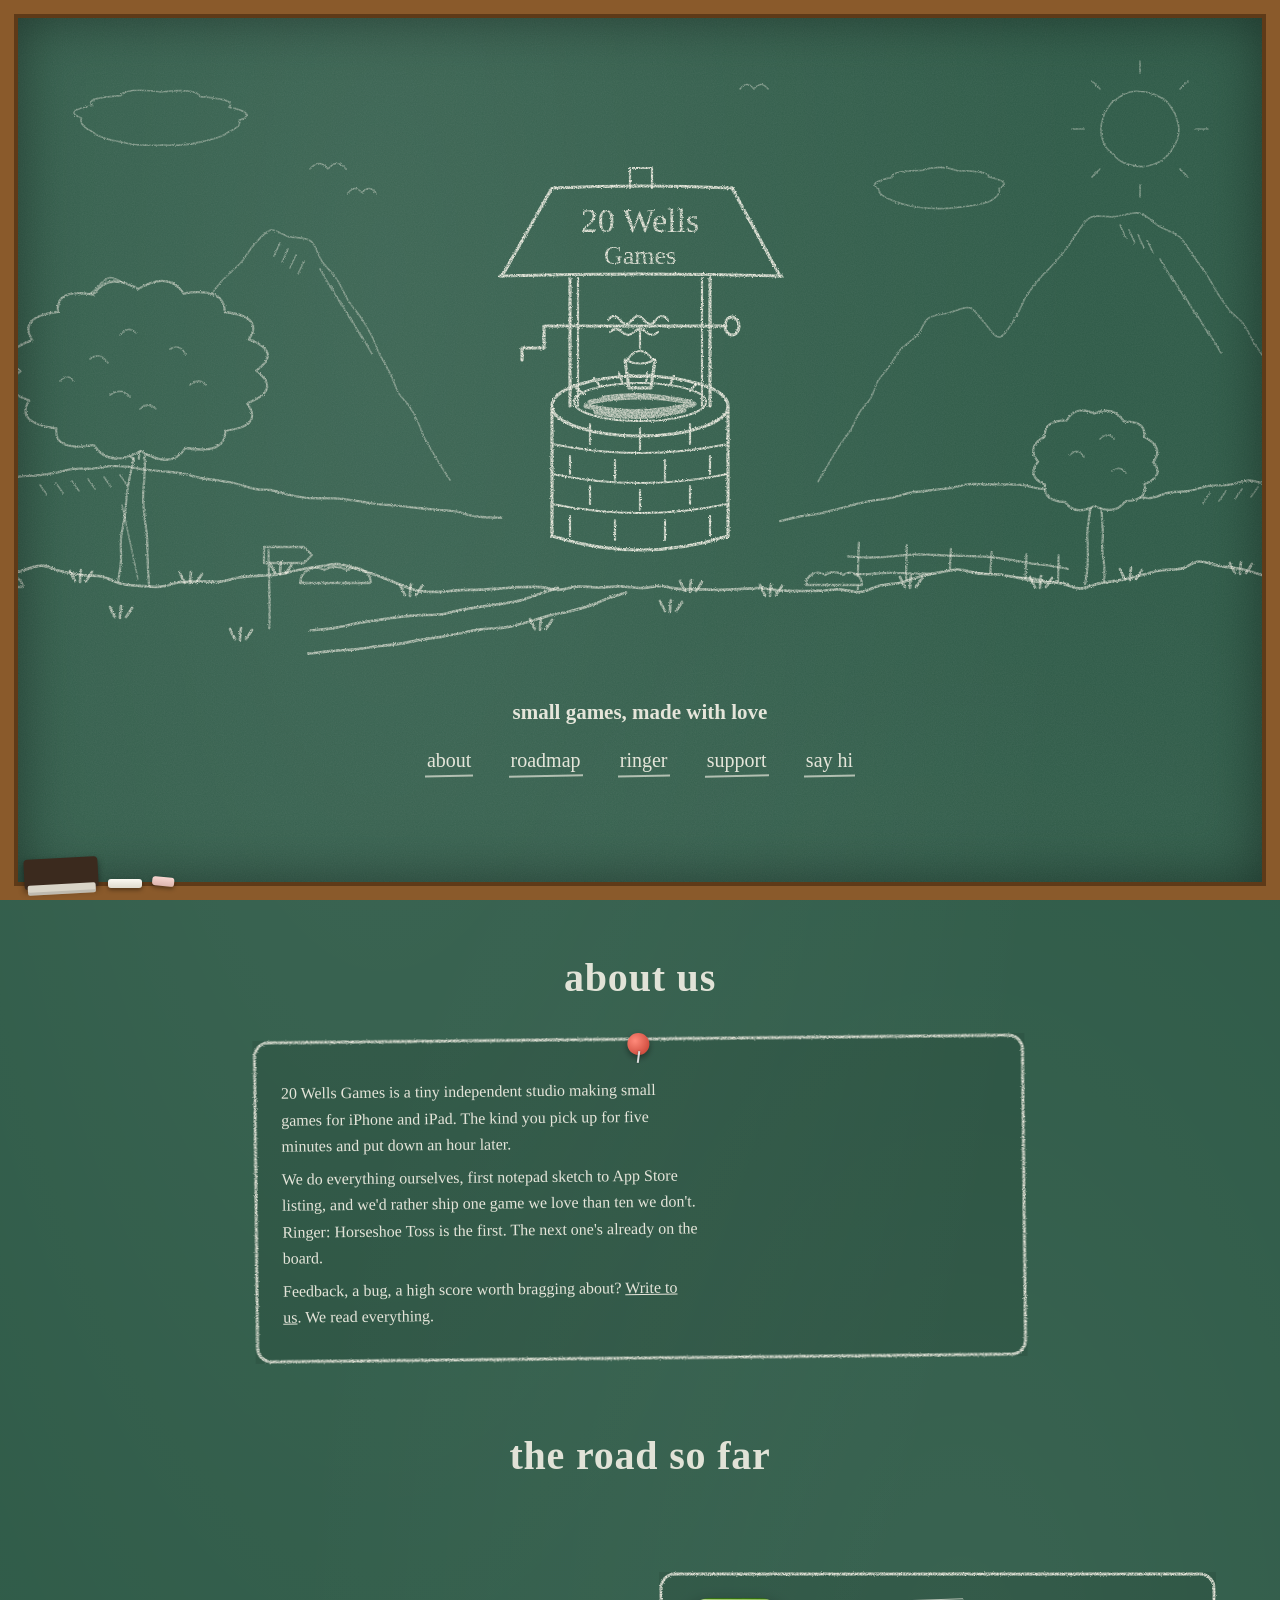
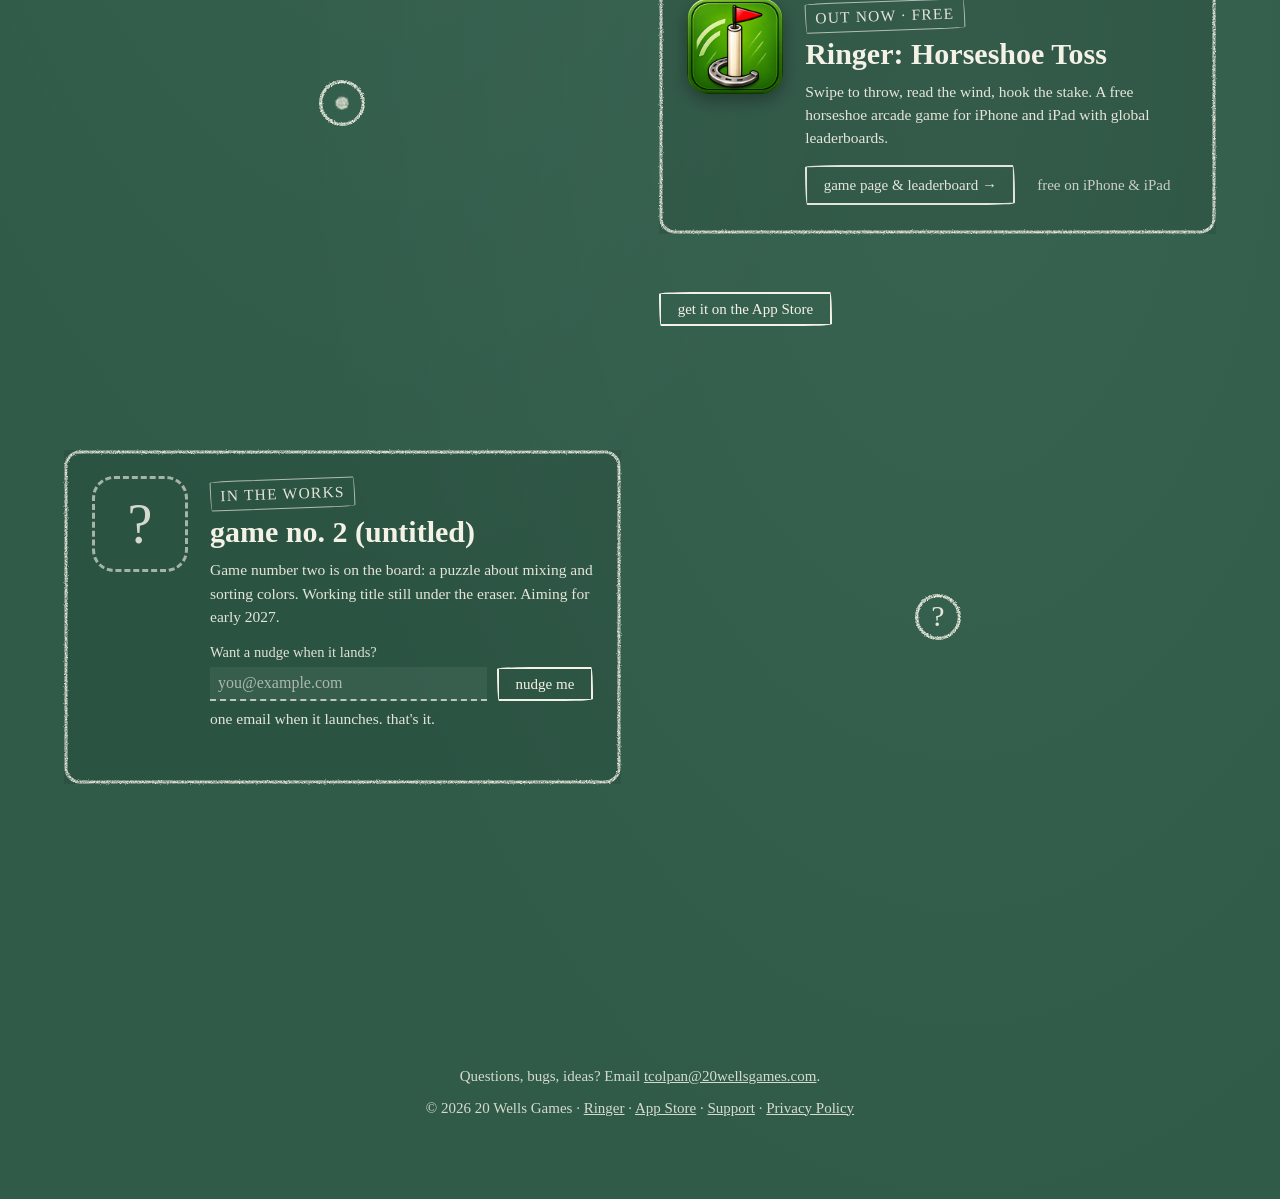
==== commit 5b2cc988: "Fix phone layout: single-column roadmap, safe-area frame, bump CSS version The roadmap kept the desk" ====
--- a/index.html
+++ b/index.html
@@ -5,13 +5,13 @@
 <meta name="viewport" content="width=device-width, initial-scale=1, viewport-fit=cover">
 <title>20 Wells Games — Small Indie Games for iPhone and iPad</title>
 <meta name="description" content="Small indie games for iPhone and iPad from a tiny studio. Ringer: Horseshoe Toss, a free horseshoe arcade game with global leaderboards, is on its way. See what's next on the board.">
-<link rel="canonical" href="https://20wellsgames.com/">
+<link rel="canonical" href="https://colpantarik.github.io/20wellsgames-site/">
 <meta property="og:type" content="website">
 <meta property="og:site_name" content="20 Wells Games">
-<meta property="og:url" content="https://20wellsgames.com/">
+<meta property="og:url" content="https://colpantarik.github.io/20wellsgames-site/">
 <meta property="og:title" content="20 Wells Games — small games, made with love">
 <meta property="og:description" content="A tiny indie studio making small games for iPhone and iPad. Ringer: Horseshoe Toss is first. See what's next on the board.">
-<meta property="og:image" content="https://20wellsgames.com/assets/og.jpg">
+<meta property="og:image" content="https://colpantarik.github.io/20wellsgames-site/assets/og.jpg">
 <meta property="og:image:width" content="1200">
 <meta property="og:image:height" content="630">
 <meta property="og:image:alt" content="A chalk drawing of a wishing well with the words 20 Wells Games on a green chalkboard">
@@ -29,10 +29,10 @@
 {
   "@context": "https://schema.org",
   "@type": "Organization",
-  "@id": "https://20wellsgames.com/#org",
+  "@id": "https://colpantarik.github.io/20wellsgames-site/#org",
   "name": "20 Wells Games",
-  "url": "https://20wellsgames.com/",
-  "logo": "https://20wellsgames.com/assets/apple-touch-icon.png",
+  "url": "https://colpantarik.github.io/20wellsgames-site/",
+  "logo": "https://colpantarik.github.io/20wellsgames-site/assets/apple-touch-icon.png",
   "email": "tcolpan@20wellsgames.com",
   "slogan": "small games, made with love",
   "sameAs": ["https://apps.apple.com/app/id6776913585"]
--- a/site.css
+++ b/site.css
@@ -10,7 +10,7 @@
   --gutter:calc(var(--frame-inner) + 10px);
 }
 *{box-sizing:border-box}
-html{scroll-behavior:smooth}
+html{scroll-behavior:smooth;scroll-padding-top:calc(var(--frame-inner) + env(safe-area-inset-top,0px))}
 body{
   margin:0;min-height:100vh;color:var(--chalk);
   font-family:"Gloria Hallelujah","Comic Sans MS","Chalkboard SE",cursive;
@@ -28,7 +28,10 @@
 /* wooden frame */
 body::after{
   content:"";position:fixed;inset:0;pointer-events:none;z-index:50;
-  box-shadow:inset 0 0 0 var(--frame) var(--wood), inset 0 0 0 calc(var(--frame) + 4px) var(--wood-dark), inset 0 0 60px rgba(0,0,0,.45);
+  border:var(--frame) solid var(--wood);
+  border-top-width:calc(var(--frame) + env(safe-area-inset-top,0px));
+  border-bottom-width:calc(var(--frame) + env(safe-area-inset-bottom,0px));
+  box-shadow:inset 0 0 0 4px var(--wood-dark), inset 0 0 60px rgba(0,0,0,.45);
 }
 a{color:var(--chalk)}
 .chalk-text{opacity:.9}
@@ -42,7 +45,7 @@
 /* ---------- hero ---------- */
 .hero{
   min-height:100vh;min-height:100svh;display:flex;flex-direction:column;align-items:center;justify-content:center;
-  padding:6vh 20px 4vh;position:relative;z-index:1;overflow:hidden;
+  padding:calc(6vh + env(safe-area-inset-top,0px)) 20px calc(4vh + env(safe-area-inset-bottom,0px));position:relative;z-index:1;overflow:hidden;
 }
 .logo-wrap{position:relative;width:min(400px,78vw,52vh);margin-bottom:clamp(32px,8vh,72px)}
 .logo{position:relative;width:100%;height:auto;display:block;z-index:1}
@@ -272,14 +275,14 @@
   .road-edge{stroke-width:26;filter:none}.road-fill{stroke-width:21}.road-center{stroke-width:2.4;stroke-dasharray:12 11;filter:none}
   .panel-wrap{padding:5vh var(--gutter) 3vh}
   footer{padding-inline:var(--gutter)}
-  body::after{box-shadow:inset 0 0 0 var(--frame) var(--wood),inset 0 0 0 var(--frame-inner) var(--wood-dark),inset 0 0 24px rgba(0,0,0,.35)}
+  body::after{box-shadow:inset 0 0 0 4px var(--wood-dark),inset 0 0 24px rgba(0,0,0,.35)}
   .about-body{gap:12px}
   .lb-table tr{grid-template-columns:34px 1fr 72px;gap:6px}
   .lb-table .lb-level,.lb-table .lb-hooks{display:none}
   .lb-table tr{grid-template-columns:34px 1fr 72px;gap:6px}
   .shots{flex-wrap:nowrap;overflow-x:auto;justify-content:flex-start;padding:3vh var(--gutter);scroll-snap-type:x mandatory}
   .shots figure{flex:0 0 62vw;scroll-snap-align:center}
-  .topbar{padding-top:calc(var(--frame) + 10px)}
+  .topbar{padding-top:calc(var(--frame) + 10px + env(safe-area-inset-top,0px))}
 }
 
 [hidden]{display:none!important}
@@ -352,3 +355,12 @@
   a{color:#1d1d1d}
   .notify{display:none}
 }
+
+/* phones: markers share one narrow left column, cards get the rest (was desktop's 1fr 1fr up to 720px) */
+@media (max-width:720px){
+  .milestone[data-side]{grid-template-columns:44px 1fr;gap:0 12px;align-items:start;min-height:0;padding:3vh var(--gutter) 4vh}
+  .milestone[data-side] .marker{grid-column:1;grid-row:1;width:40px;height:40px;margin-top:6px;justify-self:center}
+  .milestone[data-side] .card{grid-column:2;grid-row:1;max-width:none}
+  .milestone[data-side] .store-line{grid-column:2;justify-content:flex-start}
+  .scroll-hint{display:none}
+}
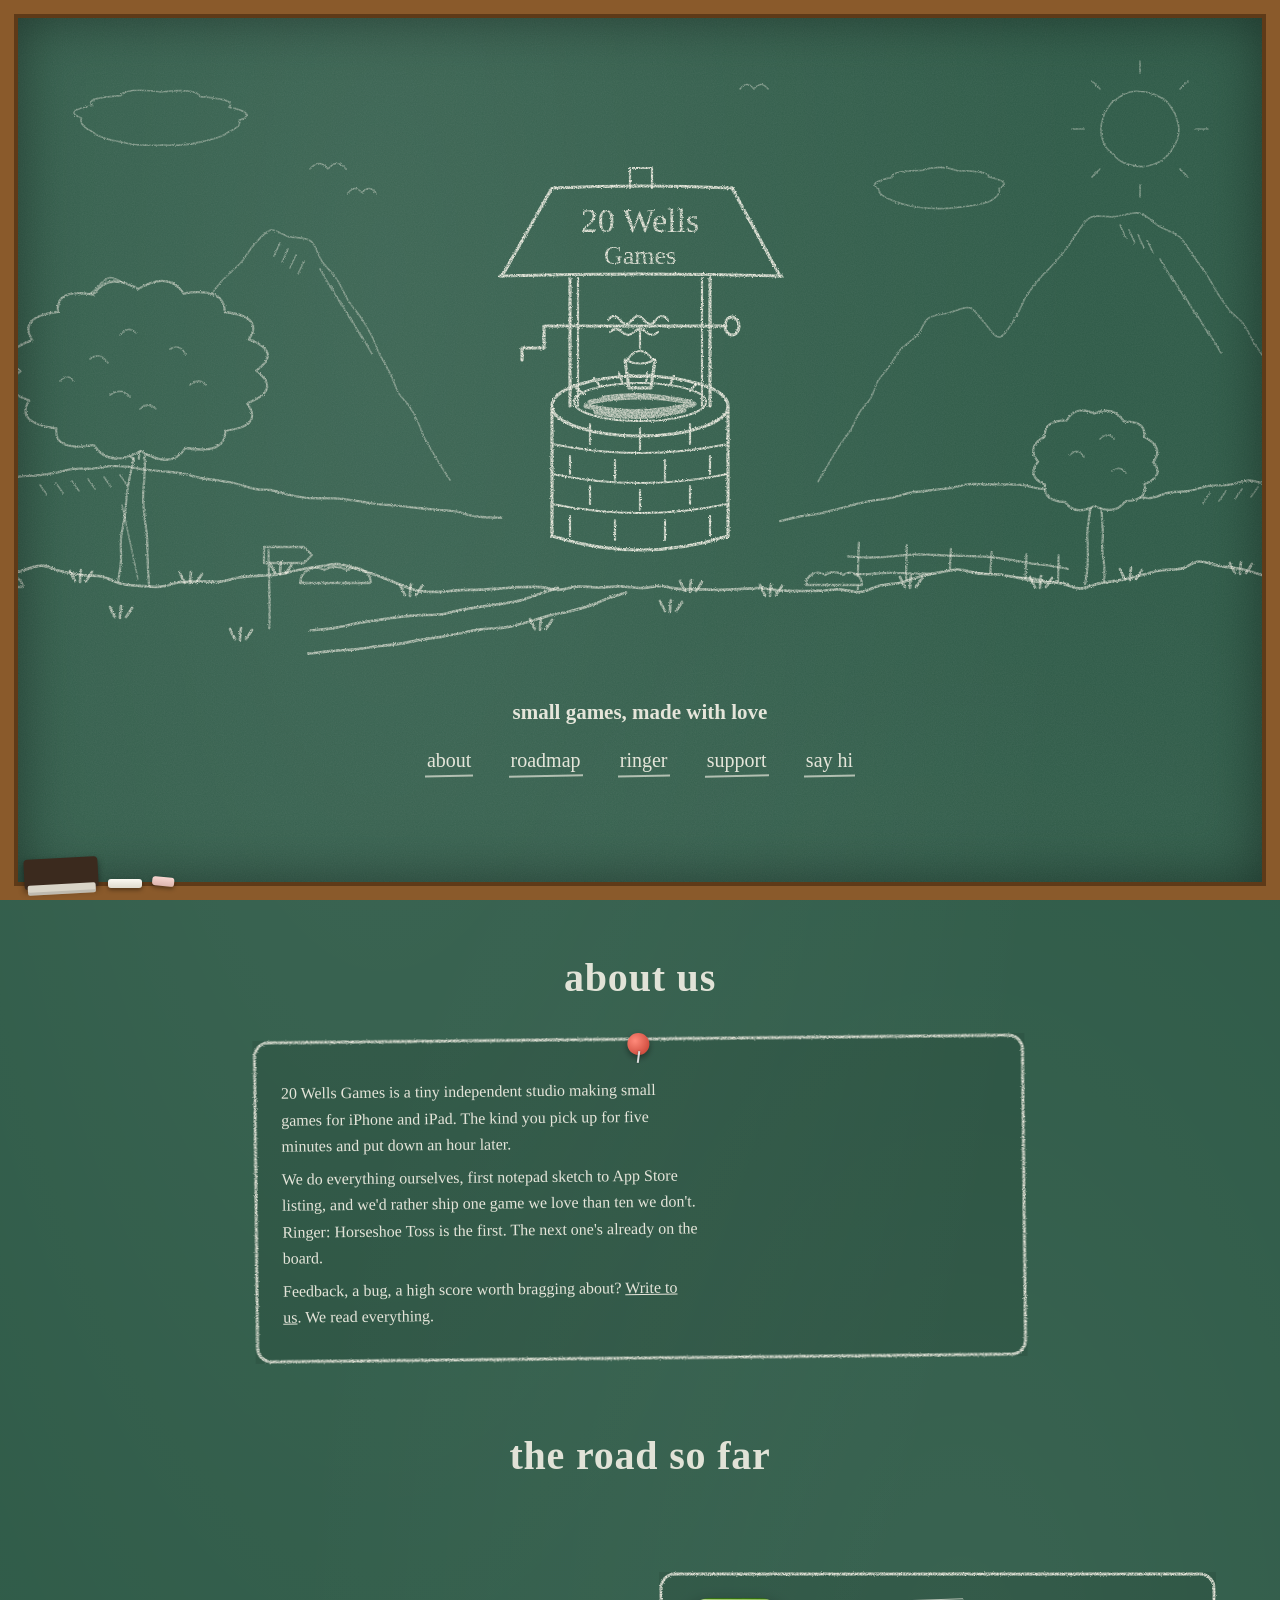
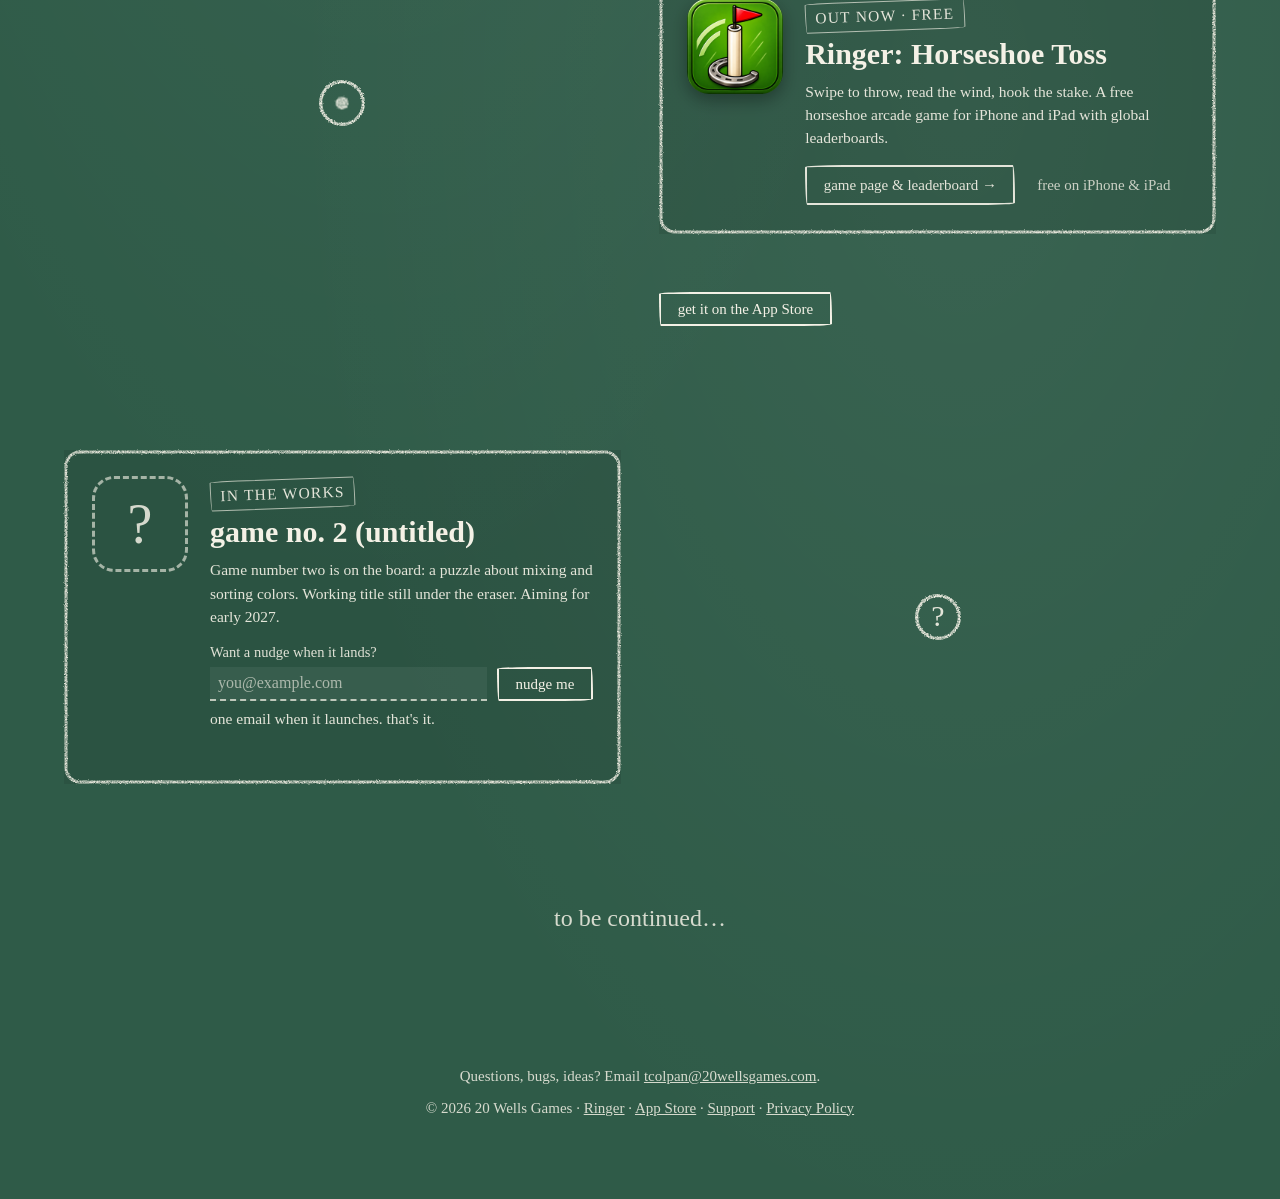
==== commit 0da15fc1: "Clean URLs: drop .html from links, canonicals and sitemap; tidy address bar for old links Co-Authore" ====
--- a/index.html
+++ b/index.html
@@ -5,13 +5,13 @@
 <meta name="viewport" content="width=device-width, initial-scale=1, viewport-fit=cover">
 <title>20 Wells Games — Small Indie Games for iPhone and iPad</title>
 <meta name="description" content="Small indie games for iPhone and iPad from a tiny studio. Ringer: Horseshoe Toss, a free horseshoe arcade game with global leaderboards, is on its way. See what's next on the board.">
-<link rel="canonical" href="https://colpantarik.github.io/20wellsgames-site/">
+<link rel="canonical" href="https://20wellsgames.com/">
 <meta property="og:type" content="website">
 <meta property="og:site_name" content="20 Wells Games">
-<meta property="og:url" content="https://colpantarik.github.io/20wellsgames-site/">
+<meta property="og:url" content="https://20wellsgames.com/">
 <meta property="og:title" content="20 Wells Games — small games, made with love">
 <meta property="og:description" content="A tiny indie studio making small games for iPhone and iPad. Ringer: Horseshoe Toss is first. See what's next on the board.">
-<meta property="og:image" content="https://colpantarik.github.io/20wellsgames-site/assets/og.jpg">
+<meta property="og:image" content="https://20wellsgames.com/assets/og.jpg">
 <meta property="og:image:width" content="1200">
 <meta property="og:image:height" content="630">
 <meta property="og:image:alt" content="A chalk drawing of a wishing well with the words 20 Wells Games on a green chalkboard">
@@ -29,10 +29,10 @@
 {
   "@context": "https://schema.org",
   "@type": "Organization",
-  "@id": "https://colpantarik.github.io/20wellsgames-site/#org",
+  "@id": "https://20wellsgames.com/#org",
   "name": "20 Wells Games",
-  "url": "https://colpantarik.github.io/20wellsgames-site/",
-  "logo": "https://colpantarik.github.io/20wellsgames-site/assets/apple-touch-icon.png",
+  "url": "https://20wellsgames.com/",
+  "logo": "https://20wellsgames.com/assets/apple-touch-icon.png",
   "email": "tcolpan@20wellsgames.com",
   "slogan": "small games, made with love",
   "sameAs": ["https://apps.apple.com/app/id6776913585"]
@@ -166,8 +166,8 @@
   <nav class="nav" aria-label="Site">
     <a href="#about">about</a>
     <a href="#roadmap">roadmap</a>
-    <a href="ringer.html">ringer</a>
-    <a href="support.html">support</a>
+    <a href="/ringer">ringer</a>
+    <a href="/support">support</a>
     <a href="#contact">say hi</a>
   </nav>
   <a class="scroll-hint" href="#about" aria-hidden="true" tabindex="-1">↓</a>
@@ -215,7 +215,7 @@
         <img class="app-icon" src="assets/ringer-icon.png" alt="" width="96" height="96">
         <div>
           <p class="stamp"><span class="when-live">out now · free</span><span class="when-soon">landing soon · free</span></p>
-          <h3><a class="stretch" href="ringer.html">Ringer: Horseshoe Toss</a></h3>
+          <h3><a class="stretch" href="/ringer">Ringer: Horseshoe Toss</a></h3>
           <p>Swipe to throw, read the wind, hook the stake. A free horseshoe arcade game for iPhone and iPad with global leaderboards.</p>
           <p class="actions">
             <span class="btn" aria-hidden="true">game page &amp; leaderboard&nbsp;→</span>
@@ -260,11 +260,11 @@
 
 <footer id="contact">
   <p>Questions, bugs, ideas? Email <a href="mailto:tcolpan@20wellsgames.com">tcolpan@20wellsgames.com</a>.</p>
-  <p>© 2026 20 Wells Games · <a href="ringer.html">Ringer</a><span class="when-live"> · <a href="https://apps.apple.com/app/id6776913585" rel="noopener">App Store</a></span> · <a href="support.html">Support</a> · <a href="privacy.html">Privacy Policy</a></p>
+  <p>© 2026 20 Wells Games · <a href="/ringer">Ringer</a><span class="when-live"> · <a href="https://apps.apple.com/app/id6776913585" rel="noopener">App Store</a></span> · <a href="/support">Support</a> · <a href="/privacy">Privacy Policy</a></p>
 </footer>
 
 <div class="tray" aria-hidden="true"><span class="eraser"></span><span class="chalk c1"></span><span class="chalk c2"></span></div>
 
-<script src="site.js?v=20260909a"></script>
+<script src="site.js?v=20260916a"></script>
 </body>
 </html>
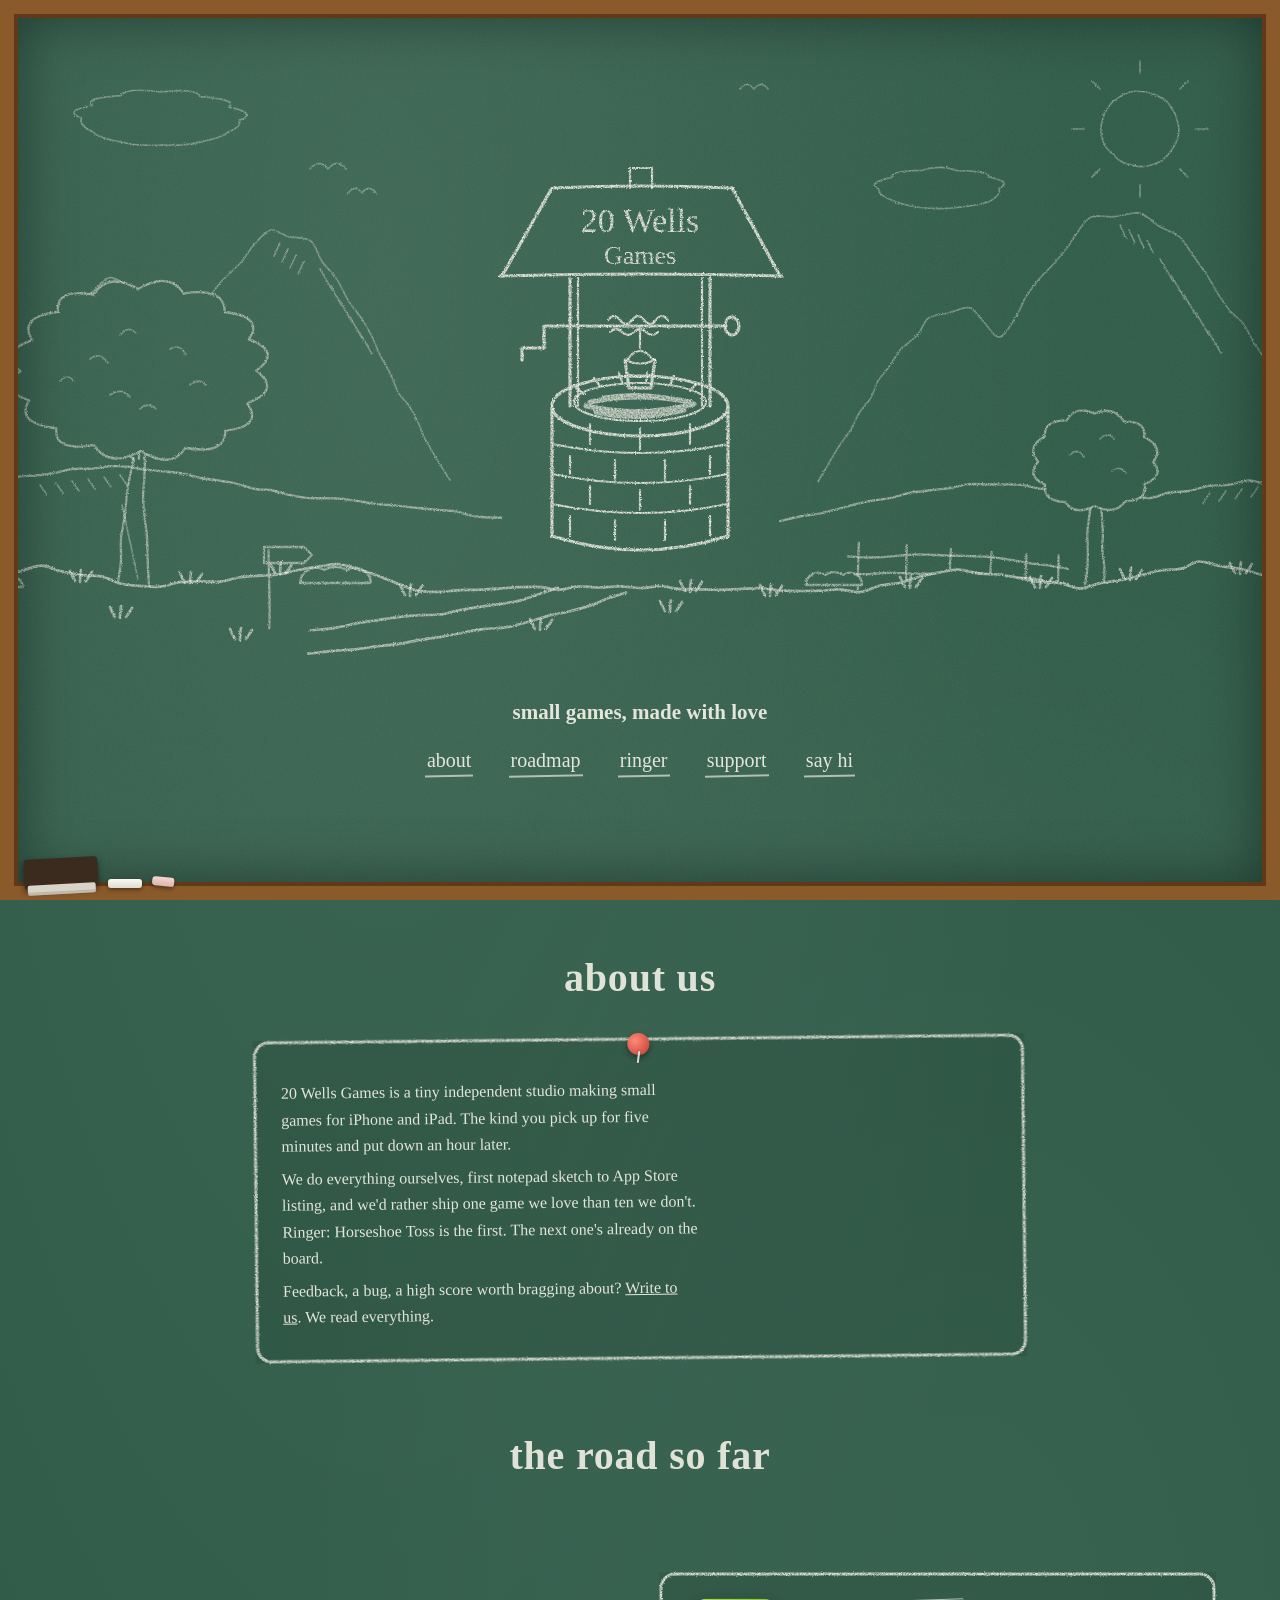
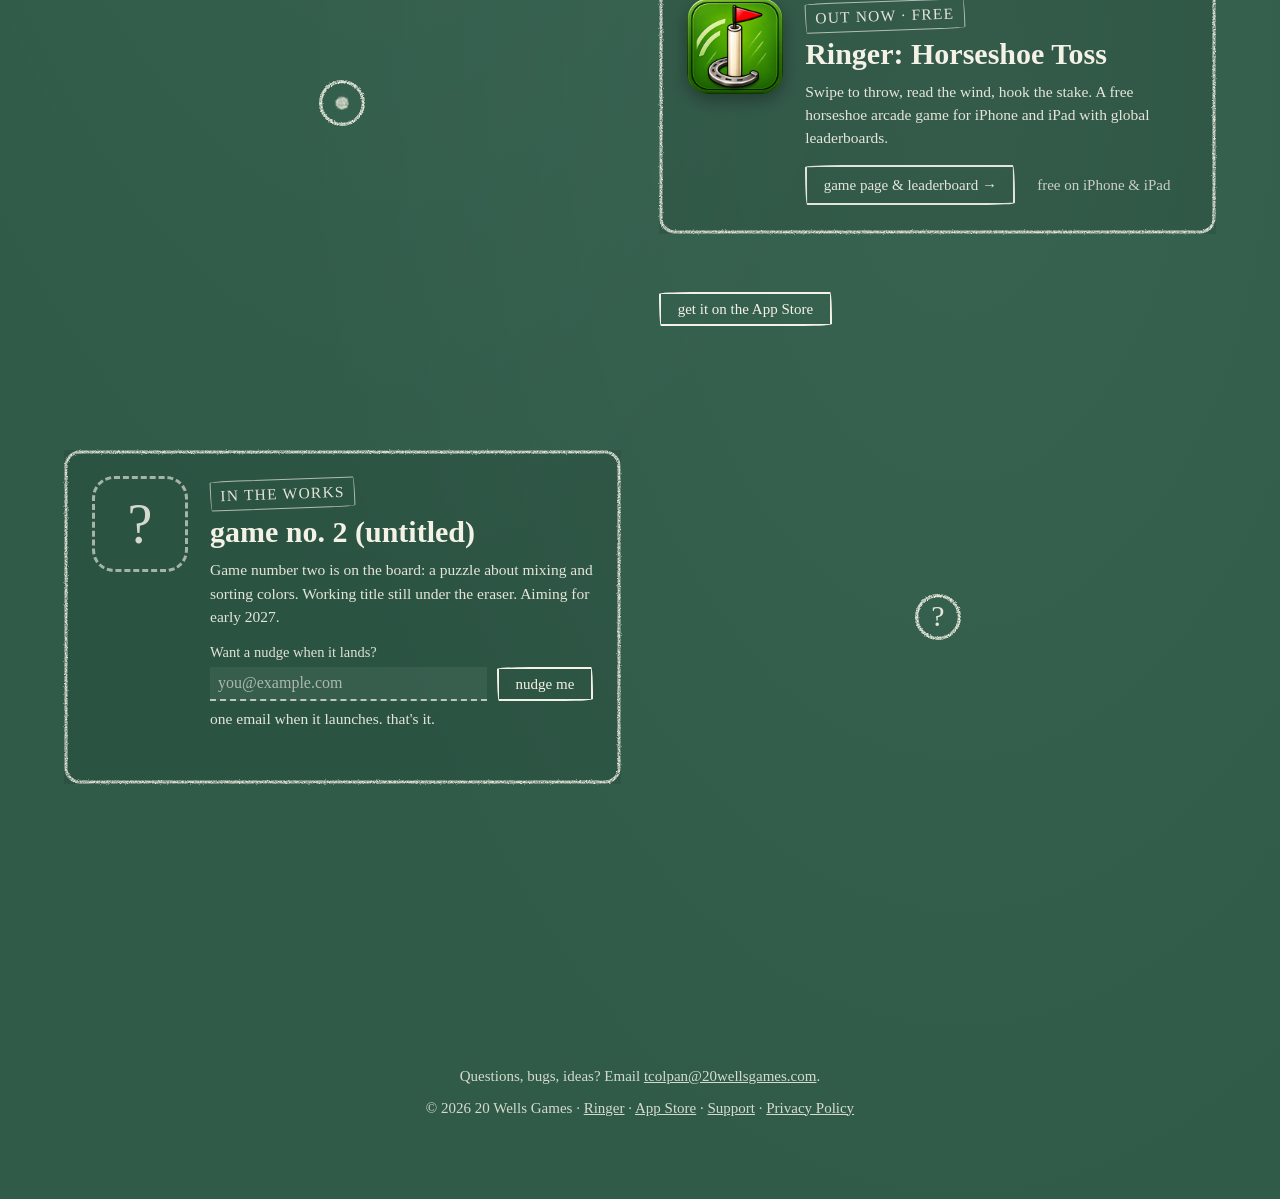
==== commit 45eaa9f2: "Fix Safari crash on iPhone: one chalk filter for the whole scene instead of 46 per-path filters Ever" ====
--- a/index.html
+++ b/index.html
@@ -24,7 +24,7 @@
 <link rel="preconnect" href="https://fonts.googleapis.com">
 <link rel="preconnect" href="https://fonts.gstatic.com" crossorigin>
 <link href="https://fonts.googleapis.com/css2?family=Gloria+Hallelujah&family=Cabin+Sketch:wght@400;700&display=swap" rel="stylesheet">
-<link rel="stylesheet" href="site.css?v=20260913b">
+<link rel="stylesheet" href="site.css?v=20260917a">
 <script type="application/ld+json">
 {
   "@context": "https://schema.org",
@@ -68,6 +68,7 @@
       <mask id="occ-far" maskUnits="userSpaceOnUse" x="-500" y="-120" width="1400" height="640"><rect x="-500" y="-120" width="1400" height="640" fill="#fff"/><path d="M738.9 -30.3 Q739.0 -25.3 737.6 -20.4 Q735.6 -15.1 732.3 -10.3 Q730.7 -6.7 727.9 -4.1 Q724.4 -0.2 719.9 2.5 Q715.5 5.0 710.5 6.2 Q706.0 7.7 701.2 7.6 Q695.2 7.4 689.5 5.6 Q684.5 4.5 680.1 1.9 Q676.5 -0.6 673.9 -4.3 Q669.4 -7.5 666.2 -11.6 Q663.6 -15.3 662.4 -19.5 Q660.9 -24.4 660.8 -29.6 Q661.1 -35.2 662.9 -40.7 Q664.0 -45.1 666.4 -48.9 Q668.9 -53.5 672.5 -57.1 Q676.2 -60.6 680.7 -62.8 Q685.4 -65.7 690.7 -67.2 Q695.4 -68.1 700.3 -67.5 Q704.9 -67.5 709.3 -66.1 Q714.0 -65.2 718.0 -62.9 Q722.7 -61.0 726.5 -57.8 Q730.5 -53.4 733.3 -48.2 Q735.7 -44.5 736.7 -40.2 Q738.5 -35.3 738.9 -30.3 Z" fill="#000"/><path d="M-200.9 -38.6 Q-197.8 -32.4 -212.1 -26.8 Q-218.1 -20.9 -240.6 -16.9 Q-254.5 -13.1 -279.5 -13.9 Q-304.2 -13.0 -318.3 -16.8 Q-341.0 -20.9 -347.1 -26.9 Q-361.5 -33.6 -358.4 -40.8 Q-377.8 -48.0 -347.5 -53.5 Q-356.9 -61.2 -319.1 -63.4 Q-314.0 -71.9 -278.9 -67.0 Q-243.4 -71.1 -239.9 -62.3 Q-201.8 -59.6 -211.3 -51.9 Q-181.2 -45.9 -200.9 -38.6 Z" fill="#000"/><path d="M559.1 29.4 Q561.2 36.0 549.9 42.2 Q539.8 46.2 517.4 48.4 Q498.4 50.7 480.3 48.5 Q459.1 45.3 450.3 40.5 Q437.8 35.4 438.7 29.9 Q426.3 23.4 452.1 18.3 Q449.5 12.2 481.9 11.4 Q499.4 5.1 517.5 11.6 Q550.5 12.1 548.5 18.0 Q572.9 22.9 559.1 29.4 Z" fill="#000"/><path d="M-498.5 344.9 C-495.3 343.9 -485.8 341.5 -479.4 339.1 C-473.0 336.7 -466.5 332.9 -460.1 330.4 C-453.6 327.9 -447.5 326.2 -441.0 324.1 C-434.5 322.0 -427.3 319.0 -421.0 317.7 C-414.7 316.4 -409.7 317.1 -403.4 316.5 C-397.1 315.8 -389.2 314.7 -383.1 313.6 C-377.1 312.5 -373.3 310.6 -367.2 309.9 C-361.2 309.2 -353.1 310.1 -346.7 309.6 C-340.4 309.1 -334.9 307.5 -329.3 307.2 C-323.6 306.9 -318.8 307.1 -312.9 307.7 C-307.1 308.3 -300.3 309.9 -294.2 310.7 C-288.1 311.5 -282.6 311.7 -276.4 312.4 C-270.2 313.0 -263.1 313.5 -257.0 314.6 C-250.9 315.7 -245.4 317.9 -239.8 319.0 C-234.1 320.1 -229.0 320.2 -223.1 321.1 C-217.2 322.0 -210.8 323.0 -204.4 324.5 C-198.0 326.0 -190.5 328.9 -184.7 330.0 C-178.8 331.1 -175.0 330.0 -169.2 331.0 C-163.4 332.0 -155.6 334.7 -149.7 336.0 C-143.7 337.3 -139.6 338.2 -133.5 338.8 C-127.3 339.3 -118.8 339.2 -112.8 339.4 C-106.8 339.6 -103.3 339.2 -97.3 339.8 C-91.3 340.4 -83.1 342.1 -76.9 343.0 C-70.7 343.9 -65.9 344.8 -60.2 345.4 C-54.5 346.0 -49.2 346.0 -42.7 346.6 C-36.3 347.2 -27.7 348.4 -21.4 349.0 C-15.2 349.7 -11.2 350.1 -5.0 350.7 C1.1 351.2 8.3 351.3 15.2 352.4 C22.1 353.5 28.7 356.4 36.4 357.5 C44.1 358.5 57.3 358.6 61.5 358.8 L60 560 L-500 560 Z" fill="#000"/><path d="M340.2 362.1 C343.4 361.3 353.3 358.7 359.8 357.5 C366.3 356.2 371.9 356.2 379.2 354.7 C386.4 353.2 395.4 350.5 403.4 348.5 C411.3 346.5 418.7 344.3 426.7 342.6 C434.7 341.0 444.2 340.3 451.3 338.9 C458.4 337.4 462.8 335.1 469.2 333.9 C475.7 332.6 483.1 332.3 490.1 331.4 C497.1 330.6 504.9 329.9 511.3 328.9 C517.7 327.8 522.7 325.7 528.6 325.2 C534.5 324.6 540.1 325.4 546.4 325.4 C552.8 325.5 560.8 325.2 566.9 325.4 C573.0 325.5 577.3 325.5 583.1 326.2 C589.0 327.0 595.9 329.1 601.8 329.9 C607.7 330.6 612.4 330.3 618.4 330.8 C624.4 331.3 631.3 332.6 637.6 333.0 C643.9 333.4 650.3 332.6 656.2 333.1 C662.1 333.6 667.4 335.3 673.3 335.9 C679.3 336.6 685.7 336.5 691.9 337.0 C698.1 337.5 704.3 339.6 710.5 339.0 C716.8 338.4 722.9 334.7 729.3 333.5 C735.8 332.4 742.4 333.1 749.0 332.0 C755.6 330.9 762.0 328.0 768.8 326.9 C775.5 325.9 782.8 326.7 789.5 325.7 C796.2 324.8 802.8 321.4 809.0 321.3 C815.2 321.3 820.4 324.5 826.8 325.5 C833.2 326.6 841.0 327.2 847.3 327.6 C853.6 327.9 858.8 327.3 864.4 327.6 C870.1 327.9 875.2 328.7 881.3 329.5 C887.4 330.2 897.6 331.7 900.9 332.1 L900 560 L340 560 Z" fill="#000"/><path d="M-183.9 211.6 Q-158.0 231.0 -192.9 244.3 Q-176.1 267.2 -214.7 271.7 Q-213.5 295.8 -254.7 289.0 Q-268.4 311.0 -299.3 292.0 Q-331.2 309.6 -345.9 286.2 Q-386.3 292.9 -383.7 269.3 Q-425.3 264.1 -410.9 241.4 Q-445.7 229.6 -419.5 212.3 Q-444.0 193.9 -407.7 181.2 Q-422.5 157.9 -381.9 152.9 Q-385.1 128.8 -346.2 135.7 Q-332.8 112.5 -301.7 130.1 Q-271.2 111.7 -256.4 134.5 Q-214.8 128.2 -215.2 153.0 Q-175.4 157.7 -191.2 180.5 Q-157.2 193.0 -183.9 211.6 Z" fill="#000"/><path d="M713.3 303.3 Q724.8 317.0 704.6 325.0 Q707.7 341.6 685.3 342.2 Q675.3 356.8 654.6 347.0 Q634.6 357.2 625.3 343.0 Q602.6 342.5 605.1 325.7 Q585.8 317.1 598.1 302.7 Q585.6 287.4 604.9 277.6 Q603.4 261.2 626.9 261.3 Q635.4 245.7 654.0 254.5 Q674.0 246.3 684.0 262.6 Q706.6 262.0 704.0 277.7 Q724.5 287.9 713.3 303.3 Z" fill="#000"/><path d="M-500.7 430.5 C-497.2 429.8 -486.8 427.9 -480.2 426.5 C-473.7 425.1 -468.2 423.7 -461.4 422.1 C-454.5 420.4 -446.2 418.3 -439.2 416.6 C-432.1 415.0 -426.1 413.7 -419.3 412.1 C-412.6 410.4 -405.1 406.8 -398.7 406.7 C-392.2 406.7 -387.3 410.2 -380.7 411.8 C-374.0 413.3 -365.7 415.1 -358.6 416.1 C-351.6 417.0 -345.1 416.0 -338.5 417.4 C-331.8 418.9 -325.0 423.3 -318.7 424.8 C-312.4 426.4 -307.2 426.3 -300.6 426.8 C-294.0 427.3 -285.7 428.3 -279.0 427.7 C-272.3 427.1 -266.6 424.1 -260.3 423.2 C-254.0 422.3 -248.1 422.6 -241.3 422.5 C-234.4 422.4 -226.1 423.3 -219.4 422.6 C-212.8 422.0 -208.1 419.5 -201.4 418.5 C-194.8 417.5 -186.4 417.2 -179.5 416.6 C-172.6 416.1 -166.3 416.1 -160.0 415.1 C-153.7 414.2 -148.3 412.2 -141.8 411.0 C-135.2 409.7 -127.2 408.4 -120.4 407.4 C-113.6 406.4 -107.7 404.6 -101.1 405.2 C-94.4 405.7 -87.3 408.8 -80.4 410.9 C-73.4 413.0 -66.1 415.3 -59.6 417.7 C-53.1 420.1 -47.7 422.7 -41.3 425.1 C-34.9 427.4 -28.3 430.6 -21.3 431.9 C-14.3 433.2 -6.2 433.0 0.7 432.9 C7.6 432.7 13.5 431.5 20.1 431.1 C26.6 430.8 33.7 431.0 40.2 430.7 C46.7 430.5 52.7 430.0 59.1 429.6 C65.5 429.2 71.5 428.5 78.4 428.2 C85.4 428.0 94.4 427.7 101.0 428.1 C107.7 428.5 112.1 431.0 118.3 430.8 C124.6 430.7 132.0 427.8 138.7 427.4 C145.4 427.1 151.7 428.5 158.7 428.5 C165.6 428.5 173.1 427.3 180.2 427.4 C187.3 427.5 194.4 429.0 201.0 429.0 C207.6 429.0 213.6 427.0 219.9 427.2 C226.2 427.3 232.2 429.4 238.7 429.9 C245.2 430.5 252.1 430.2 258.9 430.3 C265.7 430.5 272.7 430.8 279.5 430.8 C286.2 430.8 292.9 430.5 299.4 430.2 C305.9 429.9 311.5 428.9 318.4 429.1 C325.3 429.3 333.8 430.9 340.9 431.4 C348.1 431.9 354.6 432.0 361.4 432.0 C368.2 432.1 375.2 432.0 381.6 431.7 C388.0 431.4 393.3 430.1 399.8 430.3 C406.3 430.6 413.7 433.6 420.5 433.0 C427.2 432.4 433.6 428.1 440.2 426.5 C446.9 425.0 453.8 425.2 460.4 423.7 C467.0 422.2 473.0 419.4 479.7 417.7 C486.5 415.9 494.4 414.4 500.9 413.2 C507.3 412.0 511.8 410.4 518.4 410.7 C524.9 410.9 533.5 413.9 540.3 414.7 C547.1 415.5 552.5 414.7 559.3 415.5 C566.1 416.2 574.2 418.1 581.2 419.4 C588.3 420.7 594.8 422.3 601.3 423.1 C607.9 423.9 614.1 423.0 620.5 424.1 C627.0 425.2 633.7 429.6 640.0 429.7 C646.3 429.8 651.3 426.1 658.2 424.6 C665.1 423.1 674.5 422.1 681.5 420.8 C688.4 419.4 693.5 418.0 699.9 416.5 C706.3 415.0 713.0 412.7 720.0 411.5 C727.0 410.3 735.2 411.0 741.7 409.5 C748.2 408.0 752.5 402.8 759.0 402.5 C765.6 402.1 774.2 406.1 781.1 407.3 C787.9 408.5 793.5 408.4 800.3 409.8 C807.0 411.2 815.0 414.2 821.7 415.8 C828.4 417.4 834.4 418.4 840.6 419.4 C846.7 420.3 852.2 420.4 858.5 421.5 C864.9 422.6 871.6 424.6 878.6 425.9 C885.5 427.1 896.6 428.4 900.2 428.9 L900 560 L-500 560 Z" fill="#000"/></mask>
       <mask id="occ-mid" maskUnits="userSpaceOnUse" x="-500" y="-120" width="1400" height="640"><rect x="-500" y="-120" width="1400" height="640" fill="#fff"/><path d="M-183.9 211.6 Q-158.0 231.0 -192.9 244.3 Q-176.1 267.2 -214.7 271.7 Q-213.5 295.8 -254.7 289.0 Q-268.4 311.0 -299.3 292.0 Q-331.2 309.6 -345.9 286.2 Q-386.3 292.9 -383.7 269.3 Q-425.3 264.1 -410.9 241.4 Q-445.7 229.6 -419.5 212.3 Q-444.0 193.9 -407.7 181.2 Q-422.5 157.9 -381.9 152.9 Q-385.1 128.8 -346.2 135.7 Q-332.8 112.5 -301.7 130.1 Q-271.2 111.7 -256.4 134.5 Q-214.8 128.2 -215.2 153.0 Q-175.4 157.7 -191.2 180.5 Q-157.2 193.0 -183.9 211.6 Z" fill="#000"/><path d="M713.3 303.3 Q724.8 317.0 704.6 325.0 Q707.7 341.6 685.3 342.2 Q675.3 356.8 654.6 347.0 Q634.6 357.2 625.3 343.0 Q602.6 342.5 605.1 325.7 Q585.8 317.1 598.1 302.7 Q585.6 287.4 604.9 277.6 Q603.4 261.2 626.9 261.3 Q635.4 245.7 654.0 254.5 Q674.0 246.3 684.0 262.6 Q706.6 262.0 704.0 277.7 Q724.5 287.9 713.3 303.3 Z" fill="#000"/><path d="M-500.7 430.5 C-497.2 429.8 -486.8 427.9 -480.2 426.5 C-473.7 425.1 -468.2 423.7 -461.4 422.1 C-454.5 420.4 -446.2 418.3 -439.2 416.6 C-432.1 415.0 -426.1 413.7 -419.3 412.1 C-412.6 410.4 -405.1 406.8 -398.7 406.7 C-392.2 406.7 -387.3 410.2 -380.7 411.8 C-374.0 413.3 -365.7 415.1 -358.6 416.1 C-351.6 417.0 -345.1 416.0 -338.5 417.4 C-331.8 418.9 -325.0 423.3 -318.7 424.8 C-312.4 426.4 -307.2 426.3 -300.6 426.8 C-294.0 427.3 -285.7 428.3 -279.0 427.7 C-272.3 427.1 -266.6 424.1 -260.3 423.2 C-254.0 422.3 -248.1 422.6 -241.3 422.5 C-234.4 422.4 -226.1 423.3 -219.4 422.6 C-212.8 422.0 -208.1 419.5 -201.4 418.5 C-194.8 417.5 -186.4 417.2 -179.5 416.6 C-172.6 416.1 -166.3 416.1 -160.0 415.1 C-153.7 414.2 -148.3 412.2 -141.8 411.0 C-135.2 409.7 -127.2 408.4 -120.4 407.4 C-113.6 406.4 -107.7 404.6 -101.1 405.2 C-94.4 405.7 -87.3 408.8 -80.4 410.9 C-73.4 413.0 -66.1 415.3 -59.6 417.7 C-53.1 420.1 -47.7 422.7 -41.3 425.1 C-34.9 427.4 -28.3 430.6 -21.3 431.9 C-14.3 433.2 -6.2 433.0 0.7 432.9 C7.6 432.7 13.5 431.5 20.1 431.1 C26.6 430.8 33.7 431.0 40.2 430.7 C46.7 430.5 52.7 430.0 59.1 429.6 C65.5 429.2 71.5 428.5 78.4 428.2 C85.4 428.0 94.4 427.7 101.0 428.1 C107.7 428.5 112.1 431.0 118.3 430.8 C124.6 430.7 132.0 427.8 138.7 427.4 C145.4 427.1 151.7 428.5 158.7 428.5 C165.6 428.5 173.1 427.3 180.2 427.4 C187.3 427.5 194.4 429.0 201.0 429.0 C207.6 429.0 213.6 427.0 219.9 427.2 C226.2 427.3 232.2 429.4 238.7 429.9 C245.2 430.5 252.1 430.2 258.9 430.3 C265.7 430.5 272.7 430.8 279.5 430.8 C286.2 430.8 292.9 430.5 299.4 430.2 C305.9 429.9 311.5 428.9 318.4 429.1 C325.3 429.3 333.8 430.9 340.9 431.4 C348.1 431.9 354.6 432.0 361.4 432.0 C368.2 432.1 375.2 432.0 381.6 431.7 C388.0 431.4 393.3 430.1 399.8 430.3 C406.3 430.6 413.7 433.6 420.5 433.0 C427.2 432.4 433.6 428.1 440.2 426.5 C446.9 425.0 453.8 425.2 460.4 423.7 C467.0 422.2 473.0 419.4 479.7 417.7 C486.5 415.9 494.4 414.4 500.9 413.2 C507.3 412.0 511.8 410.4 518.4 410.7 C524.9 410.9 533.5 413.9 540.3 414.7 C547.1 415.5 552.5 414.7 559.3 415.5 C566.1 416.2 574.2 418.1 581.2 419.4 C588.3 420.7 594.8 422.3 601.3 423.1 C607.9 423.9 614.1 423.0 620.5 424.1 C627.0 425.2 633.7 429.6 640.0 429.7 C646.3 429.8 651.3 426.1 658.2 424.6 C665.1 423.1 674.5 422.1 681.5 420.8 C688.4 419.4 693.5 418.0 699.9 416.5 C706.3 415.0 713.0 412.7 720.0 411.5 C727.0 410.3 735.2 411.0 741.7 409.5 C748.2 408.0 752.5 402.8 759.0 402.5 C765.6 402.1 774.2 406.1 781.1 407.3 C787.9 408.5 793.5 408.4 800.3 409.8 C807.0 411.2 815.0 414.2 821.7 415.8 C828.4 417.4 834.4 418.4 840.6 419.4 C846.7 420.3 852.2 420.4 858.5 421.5 C864.9 422.6 871.6 424.6 878.6 425.9 C885.5 427.1 896.6 428.4 900.2 428.9 L900 560 L-500 560 Z" fill="#000"/><path d="M-140 424 a16 16 0 0 1 24 -13 a22 22 0 0 1 23 0 a16 16 0 0 1 24 13 Z" fill="#000"/><path d="M366 426 a12 12 0 0 1 19 -10 a17 17 0 0 1 18 0 a12 12 0 0 1 19 10 Z" fill="#000"/><path d="M-464 428 a11 11 0 0 1 16 -9 a14 14 0 0 1 15 0 a11 11 0 0 1 16 9 Z" fill="#000"/></mask>
     </defs>
+    <g class="ink">
     <g mask="url(#occ-far)">
       <path pathLength="1" class="far" style="--t:0.10s;--d:0.70s" d="M-498.2 262.8 C-495.4 261.0 -486.7 256.0 -481.3 252.0 C-476.0 248.1 -472.0 243.0 -466.1 239.1 C-460.1 235.2 -451.8 232.6 -445.7 228.4 C-439.7 224.1 -434.7 218.1 -429.7 213.5 C-424.6 209.0 -420.0 206.2 -415.4 200.9 C-410.7 195.6 -407.1 187.5 -401.7 181.7 C-396.4 175.9 -388.1 171.4 -383.0 166.0 C-377.9 160.6 -377.1 154.7 -371.3 149.2 C-365.5 143.7 -355.0 138.4 -348.2 133.3 C-341.4 128.2 -336.9 119.3 -330.3 118.6 C-323.7 117.8 -315.1 125.3 -308.7 129.0 C-302.2 132.6 -297.5 135.9 -291.8 140.3 C-286.2 144.8 -280.5 149.8 -274.5 155.7 C-268.6 161.6 -261.7 175.6 -256.4 175.9 C-251.0 176.1 -247.0 164.0 -242.6 157.5 C-238.2 151.0 -234.1 142.8 -229.8 136.7 C-225.6 130.6 -222.3 126.6 -217.1 120.9 C-211.9 115.3 -203.6 108.6 -198.4 102.8 C-193.3 96.9 -191.0 91.1 -186.2 85.9 C-181.3 80.6 -175.1 72.5 -169.4 71.1 C-163.6 69.8 -158.2 75.9 -151.6 77.6 C-145.0 79.4 -135.1 77.7 -129.6 81.8 C-124.0 85.8 -122.6 95.5 -118.2 101.9 C-113.8 108.4 -107.5 113.7 -103.1 120.4 C-98.6 127.0 -95.6 135.4 -91.5 141.9 C-87.4 148.4 -82.3 153.6 -78.4 159.6 C-74.5 165.6 -70.8 172.0 -67.8 177.9 C-64.9 183.7 -63.7 188.4 -60.7 194.6 C-57.6 200.8 -52.7 208.5 -49.5 215.1 C-46.3 221.6 -44.6 228.6 -41.5 233.9 C-38.4 239.2 -34.3 241.9 -31.0 246.8 C-27.8 251.7 -24.8 257.3 -22.1 263.1 C-19.3 268.8 -17.8 274.5 -14.3 281.2 C-10.9 287.8 -5.6 296.3 -1.5 303.0 C2.6 309.7 8.2 318.1 10.1 321.2"/>
       <path pathLength="1" class="far" style="--t:0.70s;--d:0.20s" d="M-160 84 l-6 13 M-152 90 l-6 13 M-144 96 l-6 13 M-136 102 l-6 13"/>
@@ -105,6 +106,7 @@
       <path pathLength="1" class="mid" style="--t:3.50s;--d:0.25s" d="M-464 428 a11 11 0 0 1 16 -9 a14 14 0 0 1 15 0 a11 11 0 0 1 16 9 Z"/>
       <path pathLength="1" class="near" style="--t:3.70s;--d:0.50s" d="M-475 420 q-3 -5 -5 -10 M-470 421 q0 -6 1 -12 M-464 420 q3 -4 6 -9 M-365 422 q-3 -5 -5 -10 M-360 423 q0 -6 1 -12 M-354 422 q3 -4 6 -9 M-255 424 q-3 -5 -5 -10 M-250 425 q0 -6 1 -12 M-244 424 q3 -4 6 -9 M-165 414 q-3 -5 -5 -10 M-160 415 q0 -6 1 -12 M-154 414 q3 -4 6 -9 M-35 436 q-3 -5 -5 -10 M-30 437 q0 -6 1 -12 M-24 436 q3 -4 6 -9 M245 432 q-3 -5 -5 -10 M250 433 q0 -6 1 -12 M256 432 q3 -4 6 -9 M325 436 q-3 -5 -5 -10 M330 437 q0 -6 1 -12 M336 436 q3 -4 6 -9 M465 428 q-3 -5 -5 -10 M470 429 q0 -6 1 -12 M476 428 q3 -4 6 -9 M595 428 q-3 -5 -5 -10 M600 429 q0 -6 1 -12 M606 428 q3 -4 6 -9 M685 420 q-3 -5 -5 -10 M690 421 q0 -6 1 -12 M696 420 q3 -4 6 -9 M795 414 q-3 -5 -5 -10 M800 415 q0 -6 1 -12 M806 414 q3 -4 6 -9 M855 428 q-3 -5 -5 -10 M860 429 q0 -6 1 -12 M866 428 q3 -4 6 -9 M-325 458 q-3 -5 -5 -10 M-320 459 q0 -6 1 -12 M-314 458 q3 -4 6 -9 M225 452 q-3 -5 -5 -10 M230 453 q0 -6 1 -12 M236 452 q3 -4 6 -9 M-205 480 q-3 -5 -5 -10 M-200 481 q0 -6 1 -12 M-194 480 q3 -4 6 -9 M95 470 q-3 -5 -5 -10 M100 471 q0 -6 1 -12 M106 470 q3 -4 6 -9"/>
       <path pathLength="1" class="mid" style="--t:4.60s;--d:0.30s" d="M-170.6 469.3 C-170.6 466.2 -170.4 457.4 -170.4 451.1 C-170.4 444.8 -170.5 438.0 -170.6 431.5 C-170.8 424.9 -171.0 418.5 -171.2 411.8 C-171.3 405.1 -171.4 394.7 -171.5 391.2 M-176 404 l40 0 l8 -8 l-8 -8 l-40 0 Z"/>
+    </g>
     </g>
   </svg>
   <svg class="logo" viewBox="0 0 400 430" role="img" aria-label="20 Wells Games">
--- a/site.css
+++ b/site.css
@@ -54,8 +54,10 @@
   fill:none;stroke:var(--chalk);stroke-linecap:round;stroke-linejoin:round;
   stroke-dasharray:1;stroke-dashoffset:1;
   animation:draw var(--d,.6s) linear var(--t,0s) forwards;
-  filter:url(#chalk-scene);
-}
+}
+/* one filter for the whole scene, not one per path: 46 per-path filters over the
+   full 1400x640 region crashed Safari on real iPhones (out of memory) */
+.scene > g.ink{filter:url(#chalk-scene)}
 .scene mask path{fill:#000;stroke:none;animation:none;filter:none;stroke-dasharray:none;stroke-dashoffset:0;opacity:1}
 .scene .far{stroke-width:1.7;opacity:.42}
 .scene .mid{stroke-width:2.3;opacity:.58}
@@ -346,7 +348,7 @@
   body::before,body::after,.tray,.skip,.scroll-hint,.road,.scene{display:none!important}
   .hero{min-height:0;padding:20px}
   .logo path,.logo ellipse,.logo text,.scene path,.marker circle,.card-frame rect{animation:none!important;stroke-dashoffset:0!important;clip-path:none!important;filter:none!important}
-  .logo > g.ink{filter:none}
+  .logo > g.ink,.scene > g.ink{filter:none}
   .tagline,.nav,.card-body,.road-end,.marker text,.marker circle.dot{opacity:1!important;visibility:visible!important;transform:none!important}
   .card{background:none;border:1.5px solid #333;border-radius:14px;break-inside:avoid}
   .card-frame{display:none}
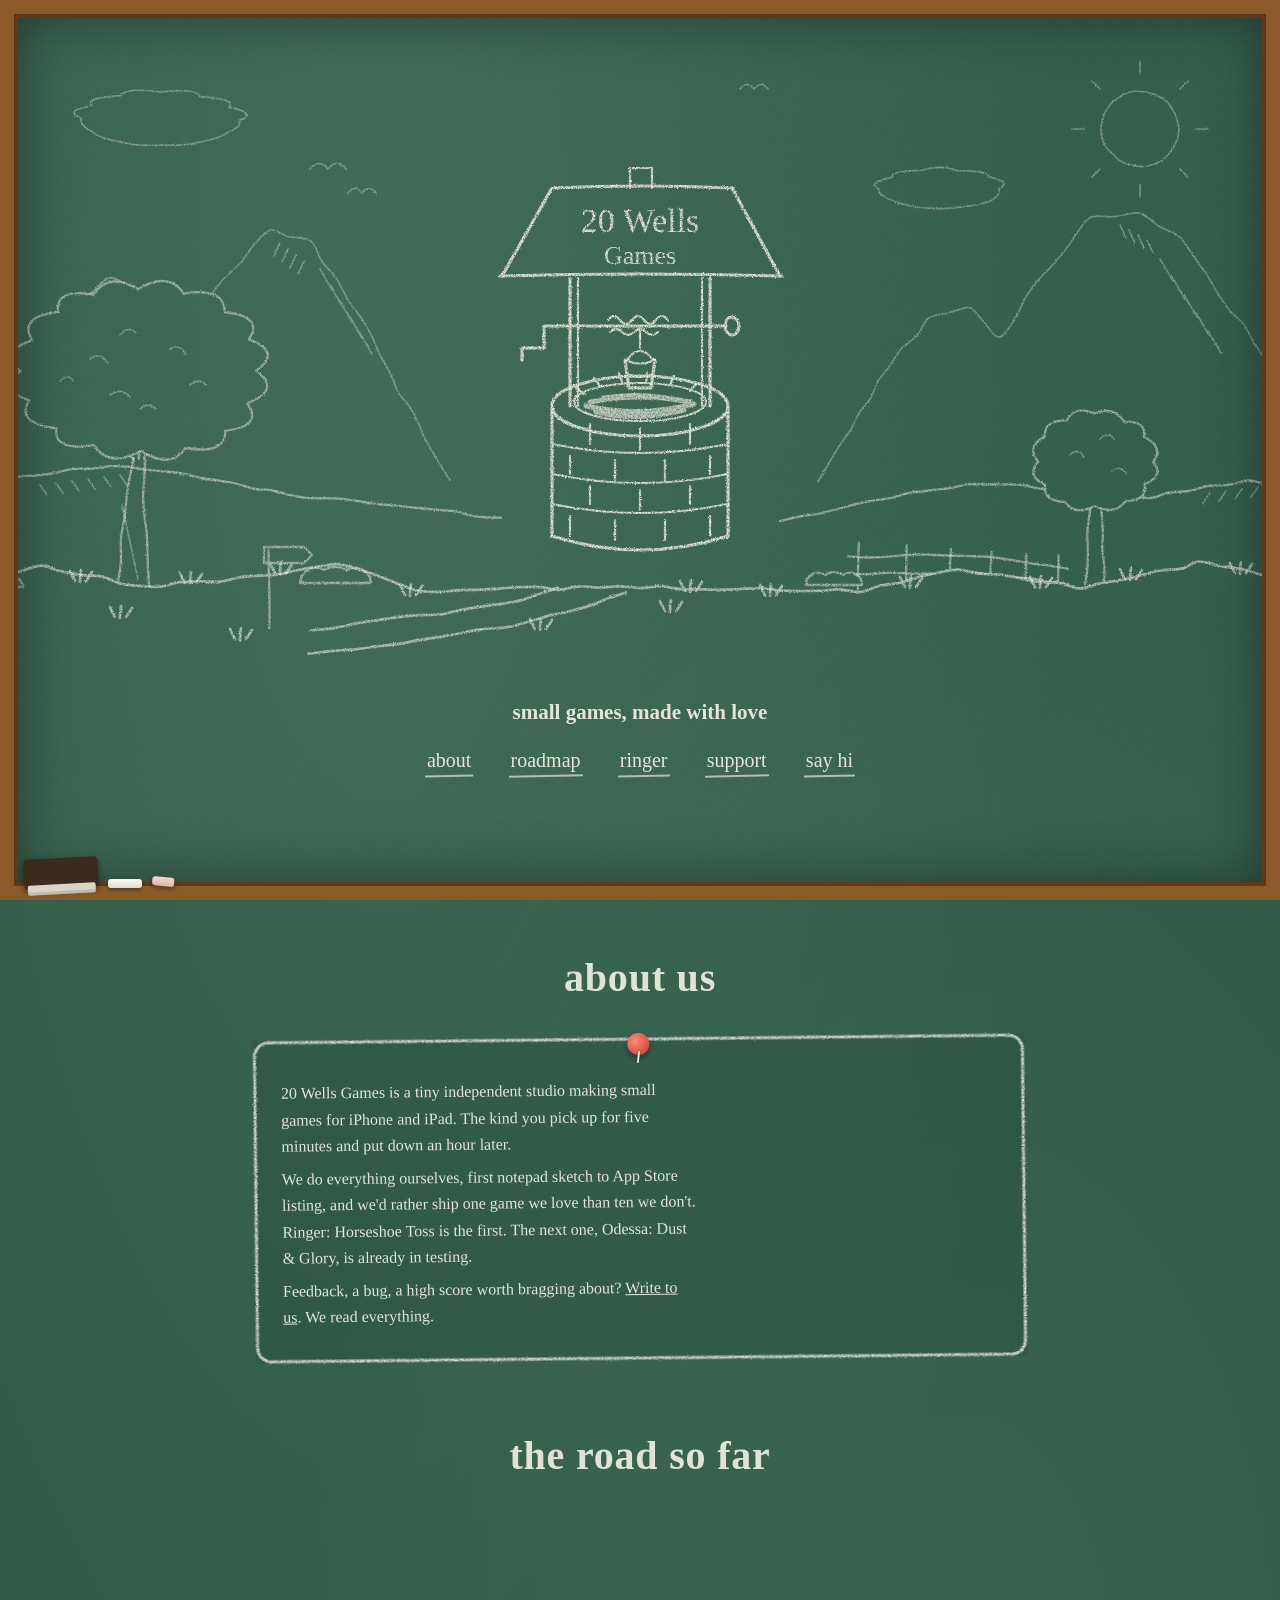
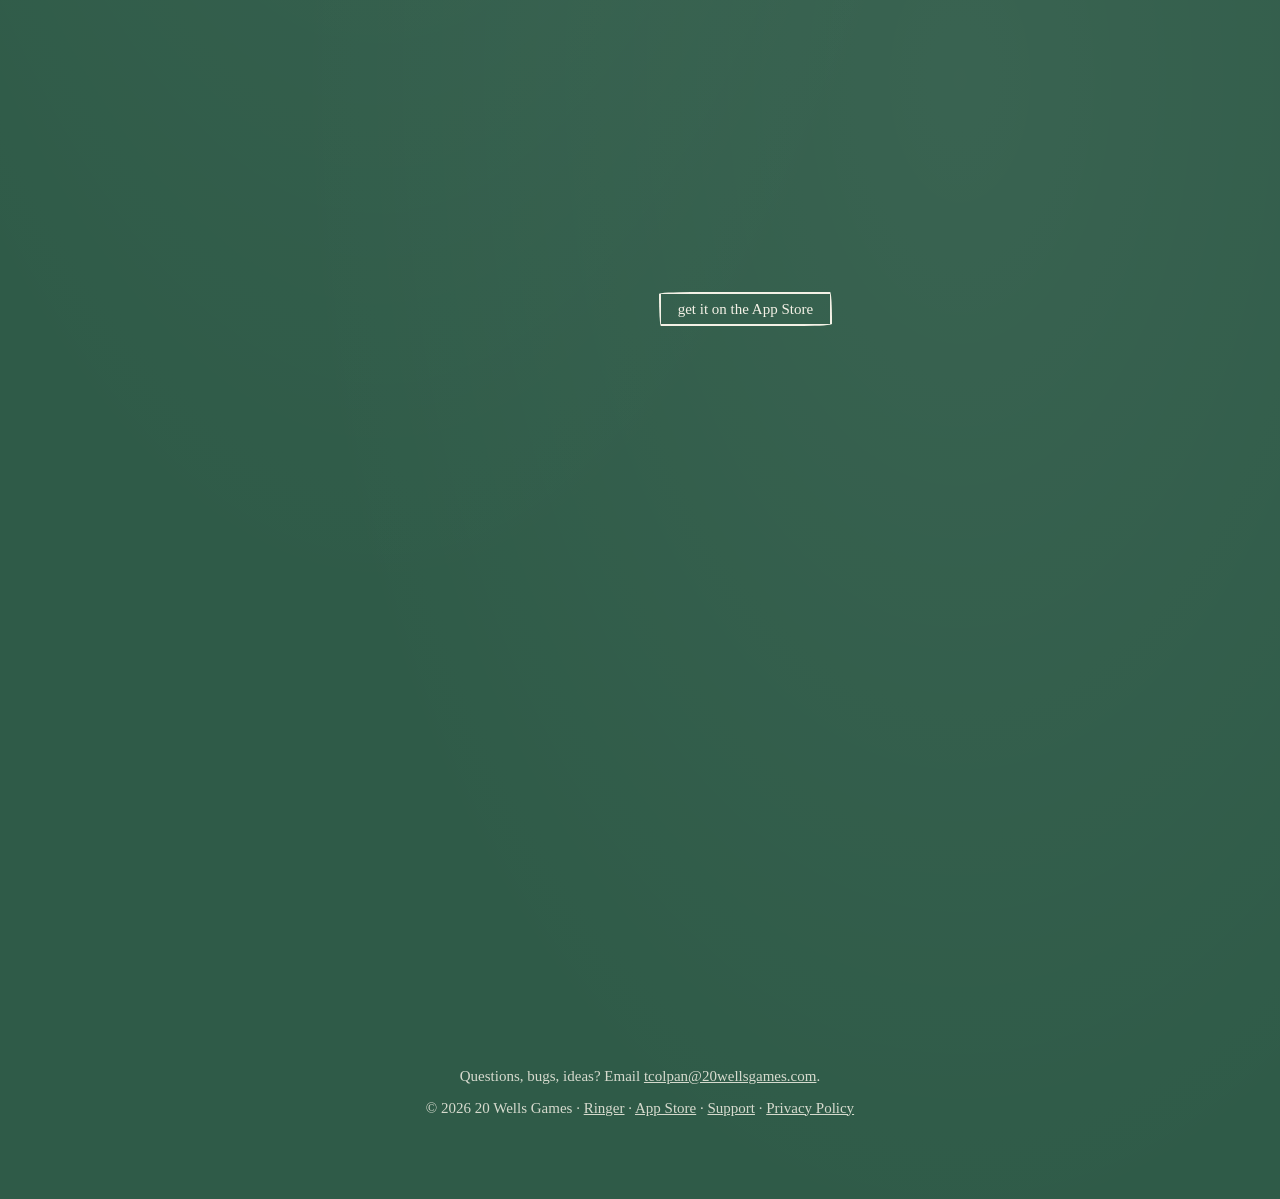
==== commit a80c786d: "Roadmap: game no. 2 is now Odessa: Dust & Glory (in testing), replacing the colour-puzzle teaser Co-" ====
--- a/index.html
+++ b/index.html
@@ -4,13 +4,13 @@
 <meta charset="utf-8">
 <meta name="viewport" content="width=device-width, initial-scale=1, viewport-fit=cover">
 <title>20 Wells Games — Small Indie Games for iPhone and iPad</title>
-<meta name="description" content="Small indie games for iPhone and iPad from a tiny studio. Ringer: Horseshoe Toss, a free horseshoe arcade game with global leaderboards, is on its way. See what's next on the board.">
+<meta name="description" content="Small indie games for iPhone and iPad from a tiny studio. Ringer: Horseshoe Toss, a free horseshoe arcade game with global leaderboards, is out now, and Odessa: Dust &amp; Glory is next on the board.">
 <link rel="canonical" href="https://20wellsgames.com/">
 <meta property="og:type" content="website">
 <meta property="og:site_name" content="20 Wells Games">
 <meta property="og:url" content="https://20wellsgames.com/">
 <meta property="og:title" content="20 Wells Games — small games, made with love">
-<meta property="og:description" content="A tiny indie studio making small games for iPhone and iPad. Ringer: Horseshoe Toss is first. See what's next on the board.">
+<meta property="og:description" content="A tiny indie studio making small games for iPhone and iPad. Ringer: Horseshoe Toss is first. Odessa: Dust &amp; Glory is next.">
 <meta property="og:image" content="https://20wellsgames.com/assets/og.jpg">
 <meta property="og:image:width" content="1200">
 <meta property="og:image:height" content="630">
@@ -24,7 +24,7 @@
 <link rel="preconnect" href="https://fonts.googleapis.com">
 <link rel="preconnect" href="https://fonts.gstatic.com" crossorigin>
 <link href="https://fonts.googleapis.com/css2?family=Gloria+Hallelujah&family=Cabin+Sketch:wght@400;700&display=swap" rel="stylesheet">
-<link rel="stylesheet" href="site.css?v=20260917a">
+<link rel="stylesheet" href="site.css?v=20260926a">
 <script type="application/ld+json">
 {
   "@context": "https://schema.org",
@@ -184,7 +184,7 @@
       <div class="pin" aria-hidden="true"></div>
       <div>
         <p>20 Wells Games is a tiny independent studio making small games for iPhone and iPad. The kind you pick up for five minutes and put down an hour later.</p>
-        <p>We do everything ourselves, first notepad sketch to App Store listing, and we'd rather ship one game we love than ten we don't. Ringer: Horseshoe Toss is the first. The next one's already on the board.</p>
+        <p>We do everything ourselves, first notepad sketch to App Store listing, and we'd rather ship one game we love than ten we don't. Ringer: Horseshoe Toss is the first. The next one, Odessa: Dust &amp; Glory, is already in testing.</p>
         <p>Feedback, a bug, a high score worth bragging about? <a href="mailto:tcolpan@20wellsgames.com">Write to us</a>. We read everything.</p>
       </div>
     </div>
@@ -236,11 +236,11 @@
     <article class="card">
       <svg class="card-frame" aria-hidden="true"><rect pathLength="1" rx="14" ry="14"/></svg>
       <div class="card-body">
-        <div class="mystery" aria-hidden="true">?</div>
+        <div class="mystery target" aria-hidden="true"><svg viewBox="0 0 60 60"><circle cx="30" cy="30" r="24"/><circle cx="30" cy="30" r="15"/><circle class="bull" cx="30" cy="30" r="5"/><path d="M30 2v10 M30 48v10 M2 30h10 M48 30h10"/></svg></div>
         <div>
-          <p class="stamp">in the works</p>
-          <h3>game no. 2 (untitled)</h3>
-          <p>Game number two is on the board: a puzzle about mixing and sorting colors. Working title still under the eraser. Aiming for early 2027.</p>
+          <p class="stamp">in the works · testing now</p>
+          <h3>Odessa: Dust &amp; Glory</h3>
+          <p>Game number two: a frontier campaign. Hold the grip, drag to aim, and shoot your way through the county's tournaments, from still-air flats to canyon crosswinds and Marshal Boone himself. Every purse goes into rebuilding an old ranch, one timber workshop and iron seam at a time.</p>
           <form class="notify" novalidate>
             <label for="notify-email">Want a nudge when it lands?</label>
             <div class="notify-row">
--- a/site.css
+++ b/site.css
@@ -152,6 +152,10 @@
   width:96px;height:96px;flex:none;display:grid;place-items:center;font-size:56px;
   border:3px dashed var(--chalk-dim);border-radius:22px;opacity:.85;
 }
+
+.mystery.target svg{width:70%;height:70%;overflow:visible}
+.mystery.target circle,.mystery.target path{fill:none;stroke:var(--chalk);stroke-width:2.5;stroke-linecap:round}
+.mystery.target .bull{fill:var(--chalk)}
 
 .panel-wrap{position:relative;z-index:1;padding:clamp(40px,6vh,72px) 5vw clamp(24px,4vh,48px);max-width:900px;margin:0 auto}
 .panel{max-width:none;margin:0 auto}
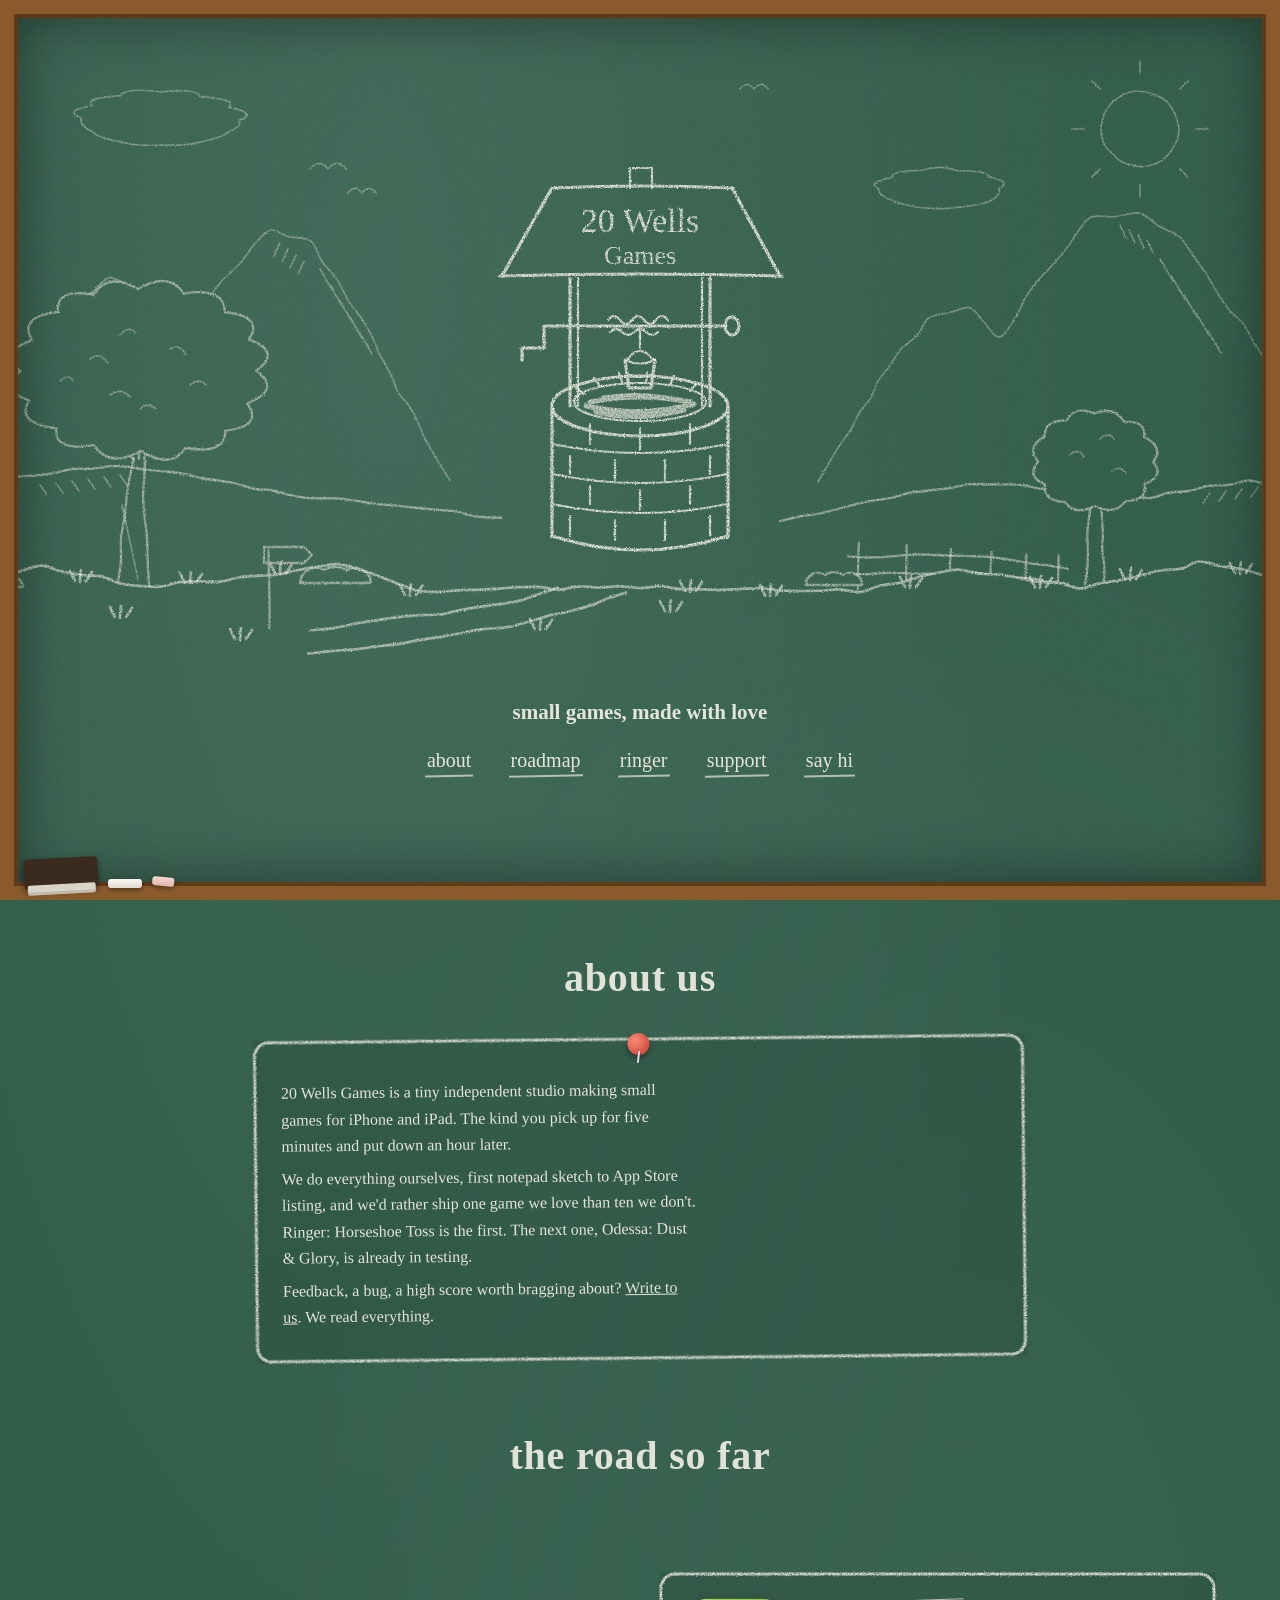
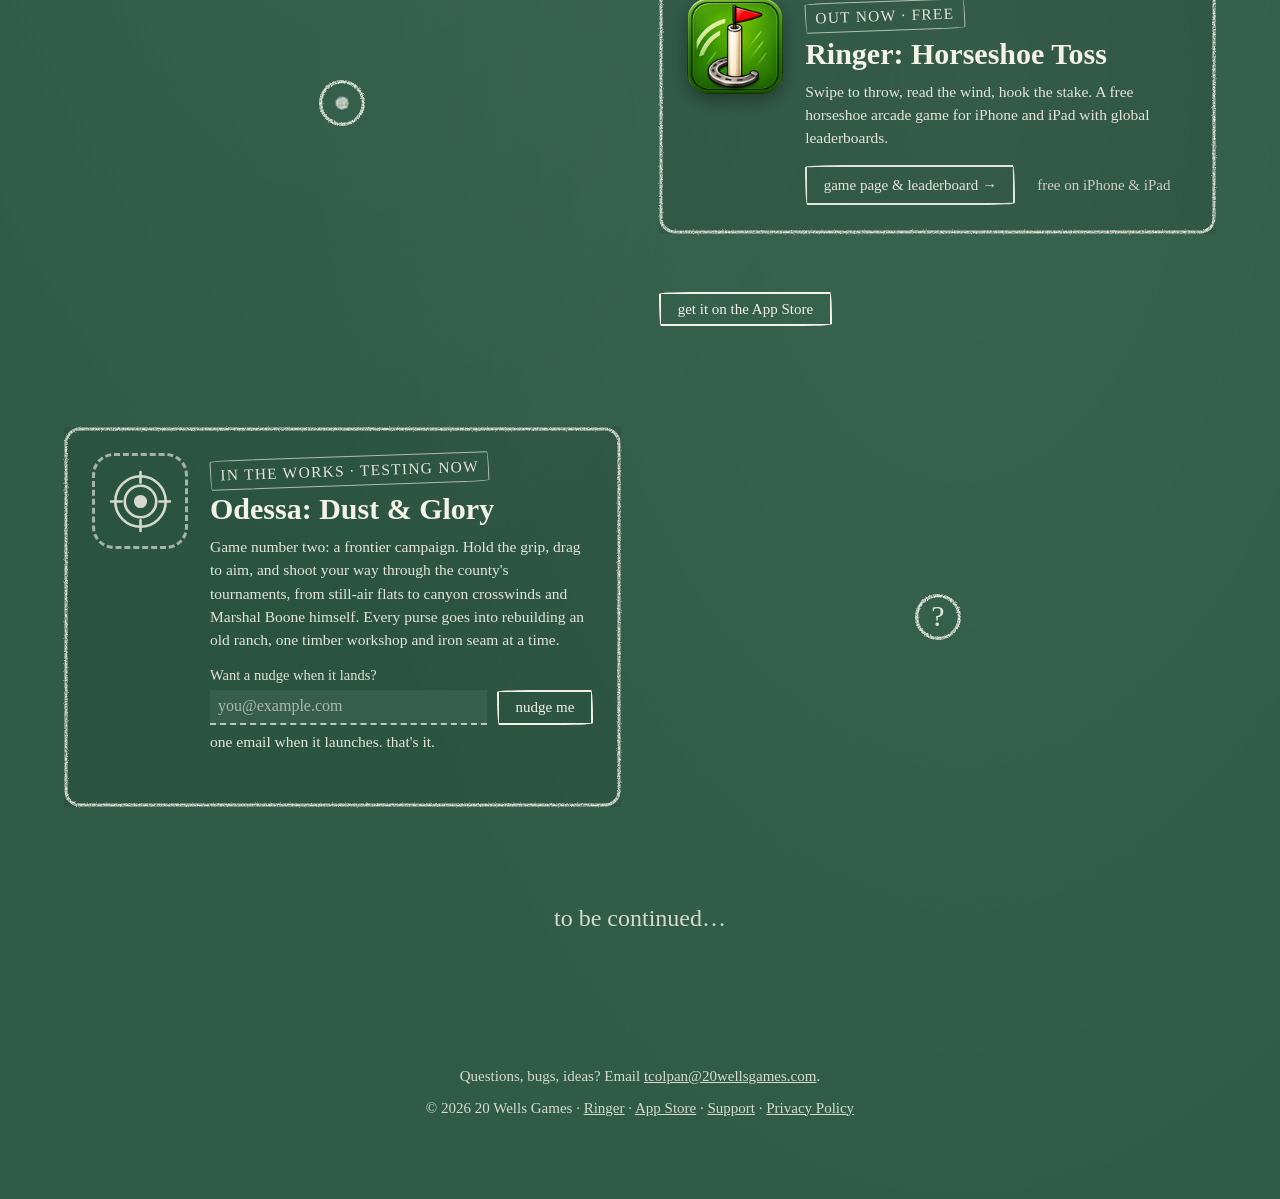
==== commit 4efbcb44: "Halve the home intro: finishes at 3.4s (was 6.8s), safety timeout 3.6s Co-Authored-By: Claude Opus 5" ====
--- a/index.html
+++ b/index.html
@@ -24,7 +24,7 @@
 <link rel="preconnect" href="https://fonts.googleapis.com">
 <link rel="preconnect" href="https://fonts.gstatic.com" crossorigin>
 <link href="https://fonts.googleapis.com/css2?family=Gloria+Hallelujah&family=Cabin+Sketch:wght@400;700&display=swap" rel="stylesheet">
-<link rel="stylesheet" href="site.css?v=20260926a">
+<link rel="stylesheet" href="site.css?v=20260926b">
 <script type="application/ld+json">
 {
   "@context": "https://schema.org",
@@ -70,42 +70,42 @@
     </defs>
     <g class="ink">
     <g mask="url(#occ-far)">
-      <path pathLength="1" class="far" style="--t:0.10s;--d:0.70s" d="M-498.2 262.8 C-495.4 261.0 -486.7 256.0 -481.3 252.0 C-476.0 248.1 -472.0 243.0 -466.1 239.1 C-460.1 235.2 -451.8 232.6 -445.7 228.4 C-439.7 224.1 -434.7 218.1 -429.7 213.5 C-424.6 209.0 -420.0 206.2 -415.4 200.9 C-410.7 195.6 -407.1 187.5 -401.7 181.7 C-396.4 175.9 -388.1 171.4 -383.0 166.0 C-377.9 160.6 -377.1 154.7 -371.3 149.2 C-365.5 143.7 -355.0 138.4 -348.2 133.3 C-341.4 128.2 -336.9 119.3 -330.3 118.6 C-323.7 117.8 -315.1 125.3 -308.7 129.0 C-302.2 132.6 -297.5 135.9 -291.8 140.3 C-286.2 144.8 -280.5 149.8 -274.5 155.7 C-268.6 161.6 -261.7 175.6 -256.4 175.9 C-251.0 176.1 -247.0 164.0 -242.6 157.5 C-238.2 151.0 -234.1 142.8 -229.8 136.7 C-225.6 130.6 -222.3 126.6 -217.1 120.9 C-211.9 115.3 -203.6 108.6 -198.4 102.8 C-193.3 96.9 -191.0 91.1 -186.2 85.9 C-181.3 80.6 -175.1 72.5 -169.4 71.1 C-163.6 69.8 -158.2 75.9 -151.6 77.6 C-145.0 79.4 -135.1 77.7 -129.6 81.8 C-124.0 85.8 -122.6 95.5 -118.2 101.9 C-113.8 108.4 -107.5 113.7 -103.1 120.4 C-98.6 127.0 -95.6 135.4 -91.5 141.9 C-87.4 148.4 -82.3 153.6 -78.4 159.6 C-74.5 165.6 -70.8 172.0 -67.8 177.9 C-64.9 183.7 -63.7 188.4 -60.7 194.6 C-57.6 200.8 -52.7 208.5 -49.5 215.1 C-46.3 221.6 -44.6 228.6 -41.5 233.9 C-38.4 239.2 -34.3 241.9 -31.0 246.8 C-27.8 251.7 -24.8 257.3 -22.1 263.1 C-19.3 268.8 -17.8 274.5 -14.3 281.2 C-10.9 287.8 -5.6 296.3 -1.5 303.0 C2.6 309.7 8.2 318.1 10.1 321.2"/>
-      <path pathLength="1" class="far" style="--t:0.70s;--d:0.20s" d="M-160 84 l-6 13 M-152 90 l-6 13 M-144 96 l-6 13 M-136 102 l-6 13"/>
-      <path pathLength="1" class="far" style="--t:0.80s;--d:0.25s" d="M-120 110 l12 21 M-110 126 l12 21 M-100 142 l12 21 M-90 158 l12 21 M-80 174 l12 21"/>
-      <path pathLength="1" class="far" style="--t:0.30s;--d:0.70s" d="M378.0 322.7 C379.8 319.8 384.8 311.1 388.3 305.1 C391.9 299.1 395.5 292.6 399.3 286.8 C403.1 281.0 407.8 275.6 411.1 270.2 C414.4 264.8 415.7 259.4 418.9 254.2 C422.2 249.0 427.5 244.5 430.7 239.1 C433.9 233.7 435.0 227.1 438.0 221.9 C441.0 216.7 444.9 213.4 448.8 208.0 C452.6 202.7 456.4 195.2 461.2 189.9 C466.0 184.6 472.9 181.2 477.4 176.1 C481.9 171.0 483.2 162.9 488.4 159.2 C493.6 155.5 501.5 155.7 508.4 154.0 C515.2 152.3 523.6 147.3 529.5 148.8 C535.4 150.2 538.7 157.9 543.7 162.8 C548.6 167.7 553.9 178.8 559.1 178.2 C564.4 177.7 570.5 166.2 575.0 159.3 C579.6 152.5 582.5 143.6 586.4 137.1 C590.4 130.7 594.4 125.7 598.6 120.6 C602.9 115.5 607.4 111.8 612.1 106.5 C616.8 101.3 622.7 94.5 626.8 89.1 C630.9 83.7 632.9 79.3 636.9 74.1 C640.9 69.0 644.6 61.0 650.8 58.2 C657.0 55.5 665.9 58.4 674.0 57.7 C682.1 57.0 691.9 52.4 699.4 54.1 C707.0 55.7 712.8 63.5 719.5 67.5 C726.3 71.5 734.3 73.4 739.8 78.2 C745.4 83.0 748.3 90.0 752.8 96.2 C757.3 102.5 762.7 109.5 766.8 115.9 C771.0 122.2 773.7 128.3 777.6 134.4 C781.5 140.4 785.9 147.0 790.2 152.1 C794.5 157.1 799.5 159.5 803.4 164.8 C807.4 170.2 810.4 178.0 814.1 184.0 C817.8 190.0 821.8 195.5 825.7 200.9 C829.7 206.2 833.0 211.9 838.0 216.1 C842.9 220.3 850.1 222.5 855.5 226.3 C860.9 230.1 865.6 235.0 870.4 238.9 C875.3 242.7 879.8 245.3 884.4 249.3 C889.0 253.3 895.7 260.5 898.0 262.7"/>
-      <path pathLength="1" class="far" style="--t:0.90s;--d:0.20s" d="M680 66 l6 13 M689 71 l6 13 M698 76 l6 13 M707 81 l6 13"/>
-      <path pathLength="1" class="far" style="--t:1.00s;--d:0.25s" d="M720 100 l13 22 M732 118 l13 22 M744 136 l13 22 M756 154 l13 22 M768 172 l13 22"/>
-      <path pathLength="1" class="far" style="--t:1.35s;--d:0.25s" d="M700 -86 l0 -12 M740 -70 l8 -8 M756 -30 l12 0 M740 10 l8 8 M660 -70 l-8 -8 M644 -30 l-12 0 M660 10 l-8 8 M700 26 l0 12"/>
-      <path pathLength="1" class="far" style="--t:4.40s;--d:0.30s" d="M-130 10 q9 -11 18 0 q9 -11 18 0 M-92 34 q7 -9 14 0 q7 -9 14 0 M300 -70 q7 -9 14 0 q7 -9 14 0"/>
+      <path pathLength="1" class="far" style="--t:0.05s;--d:0.35s" d="M-498.2 262.8 C-495.4 261.0 -486.7 256.0 -481.3 252.0 C-476.0 248.1 -472.0 243.0 -466.1 239.1 C-460.1 235.2 -451.8 232.6 -445.7 228.4 C-439.7 224.1 -434.7 218.1 -429.7 213.5 C-424.6 209.0 -420.0 206.2 -415.4 200.9 C-410.7 195.6 -407.1 187.5 -401.7 181.7 C-396.4 175.9 -388.1 171.4 -383.0 166.0 C-377.9 160.6 -377.1 154.7 -371.3 149.2 C-365.5 143.7 -355.0 138.4 -348.2 133.3 C-341.4 128.2 -336.9 119.3 -330.3 118.6 C-323.7 117.8 -315.1 125.3 -308.7 129.0 C-302.2 132.6 -297.5 135.9 -291.8 140.3 C-286.2 144.8 -280.5 149.8 -274.5 155.7 C-268.6 161.6 -261.7 175.6 -256.4 175.9 C-251.0 176.1 -247.0 164.0 -242.6 157.5 C-238.2 151.0 -234.1 142.8 -229.8 136.7 C-225.6 130.6 -222.3 126.6 -217.1 120.9 C-211.9 115.3 -203.6 108.6 -198.4 102.8 C-193.3 96.9 -191.0 91.1 -186.2 85.9 C-181.3 80.6 -175.1 72.5 -169.4 71.1 C-163.6 69.8 -158.2 75.9 -151.6 77.6 C-145.0 79.4 -135.1 77.7 -129.6 81.8 C-124.0 85.8 -122.6 95.5 -118.2 101.9 C-113.8 108.4 -107.5 113.7 -103.1 120.4 C-98.6 127.0 -95.6 135.4 -91.5 141.9 C-87.4 148.4 -82.3 153.6 -78.4 159.6 C-74.5 165.6 -70.8 172.0 -67.8 177.9 C-64.9 183.7 -63.7 188.4 -60.7 194.6 C-57.6 200.8 -52.7 208.5 -49.5 215.1 C-46.3 221.6 -44.6 228.6 -41.5 233.9 C-38.4 239.2 -34.3 241.9 -31.0 246.8 C-27.8 251.7 -24.8 257.3 -22.1 263.1 C-19.3 268.8 -17.8 274.5 -14.3 281.2 C-10.9 287.8 -5.6 296.3 -1.5 303.0 C2.6 309.7 8.2 318.1 10.1 321.2"/>
+      <path pathLength="1" class="far" style="--t:0.35s;--d:0.1s" d="M-160 84 l-6 13 M-152 90 l-6 13 M-144 96 l-6 13 M-136 102 l-6 13"/>
+      <path pathLength="1" class="far" style="--t:0.4s;--d:0.125s" d="M-120 110 l12 21 M-110 126 l12 21 M-100 142 l12 21 M-90 158 l12 21 M-80 174 l12 21"/>
+      <path pathLength="1" class="far" style="--t:0.15s;--d:0.35s" d="M378.0 322.7 C379.8 319.8 384.8 311.1 388.3 305.1 C391.9 299.1 395.5 292.6 399.3 286.8 C403.1 281.0 407.8 275.6 411.1 270.2 C414.4 264.8 415.7 259.4 418.9 254.2 C422.2 249.0 427.5 244.5 430.7 239.1 C433.9 233.7 435.0 227.1 438.0 221.9 C441.0 216.7 444.9 213.4 448.8 208.0 C452.6 202.7 456.4 195.2 461.2 189.9 C466.0 184.6 472.9 181.2 477.4 176.1 C481.9 171.0 483.2 162.9 488.4 159.2 C493.6 155.5 501.5 155.7 508.4 154.0 C515.2 152.3 523.6 147.3 529.5 148.8 C535.4 150.2 538.7 157.9 543.7 162.8 C548.6 167.7 553.9 178.8 559.1 178.2 C564.4 177.7 570.5 166.2 575.0 159.3 C579.6 152.5 582.5 143.6 586.4 137.1 C590.4 130.7 594.4 125.7 598.6 120.6 C602.9 115.5 607.4 111.8 612.1 106.5 C616.8 101.3 622.7 94.5 626.8 89.1 C630.9 83.7 632.9 79.3 636.9 74.1 C640.9 69.0 644.6 61.0 650.8 58.2 C657.0 55.5 665.9 58.4 674.0 57.7 C682.1 57.0 691.9 52.4 699.4 54.1 C707.0 55.7 712.8 63.5 719.5 67.5 C726.3 71.5 734.3 73.4 739.8 78.2 C745.4 83.0 748.3 90.0 752.8 96.2 C757.3 102.5 762.7 109.5 766.8 115.9 C771.0 122.2 773.7 128.3 777.6 134.4 C781.5 140.4 785.9 147.0 790.2 152.1 C794.5 157.1 799.5 159.5 803.4 164.8 C807.4 170.2 810.4 178.0 814.1 184.0 C817.8 190.0 821.8 195.5 825.7 200.9 C829.7 206.2 833.0 211.9 838.0 216.1 C842.9 220.3 850.1 222.5 855.5 226.3 C860.9 230.1 865.6 235.0 870.4 238.9 C875.3 242.7 879.8 245.3 884.4 249.3 C889.0 253.3 895.7 260.5 898.0 262.7"/>
+      <path pathLength="1" class="far" style="--t:0.45s;--d:0.1s" d="M680 66 l6 13 M689 71 l6 13 M698 76 l6 13 M707 81 l6 13"/>
+      <path pathLength="1" class="far" style="--t:0.5s;--d:0.125s" d="M720 100 l13 22 M732 118 l13 22 M744 136 l13 22 M756 154 l13 22 M768 172 l13 22"/>
+      <path pathLength="1" class="far" style="--t:0.675s;--d:0.125s" d="M700 -86 l0 -12 M740 -70 l8 -8 M756 -30 l12 0 M740 10 l8 8 M660 -70 l-8 -8 M644 -30 l-12 0 M660 10 l-8 8 M700 26 l0 12"/>
+      <path pathLength="1" class="far" style="--t:2.2s;--d:0.15s" d="M-130 10 q9 -11 18 0 q9 -11 18 0 M-92 34 q7 -9 14 0 q7 -9 14 0 M300 -70 q7 -9 14 0 q7 -9 14 0"/>
     </g>
     <g mask="url(#occ-mid)">
-      <path pathLength="1" class="far" style="--t:1.10s;--d:0.30s" d="M738.9 -30.3 Q739.0 -25.3 737.6 -20.4 Q735.6 -15.1 732.3 -10.3 Q730.7 -6.7 727.9 -4.1 Q724.4 -0.2 719.9 2.5 Q715.5 5.0 710.5 6.2 Q706.0 7.7 701.2 7.6 Q695.2 7.4 689.5 5.6 Q684.5 4.5 680.1 1.9 Q676.5 -0.6 673.9 -4.3 Q669.4 -7.5 666.2 -11.6 Q663.6 -15.3 662.4 -19.5 Q660.9 -24.4 660.8 -29.6 Q661.1 -35.2 662.9 -40.7 Q664.0 -45.1 666.4 -48.9 Q668.9 -53.5 672.5 -57.1 Q676.2 -60.6 680.7 -62.8 Q685.4 -65.7 690.7 -67.2 Q695.4 -68.1 700.3 -67.5 Q704.9 -67.5 709.3 -66.1 Q714.0 -65.2 718.0 -62.9 Q722.7 -61.0 726.5 -57.8 Q730.5 -53.4 733.3 -48.2 Q735.7 -44.5 736.7 -40.2 Q738.5 -35.3 738.9 -30.3 Z"/>
-      <path pathLength="1" class="far" style="--t:1.25s;--d:0.40s" d="M-200.9 -38.6 Q-197.8 -32.4 -212.1 -26.8 Q-218.1 -20.9 -240.6 -16.9 Q-254.5 -13.1 -279.5 -13.9 Q-304.2 -13.0 -318.3 -16.8 Q-341.0 -20.9 -347.1 -26.9 Q-361.5 -33.6 -358.4 -40.8 Q-377.8 -48.0 -347.5 -53.5 Q-356.9 -61.2 -319.1 -63.4 Q-314.0 -71.9 -278.9 -67.0 Q-243.4 -71.1 -239.9 -62.3 Q-201.8 -59.6 -211.3 -51.9 Q-181.2 -45.9 -200.9 -38.6 Z"/>
-      <path pathLength="1" class="far" style="--t:1.50s;--d:0.35s" d="M559.1 29.4 Q561.2 36.0 549.9 42.2 Q539.8 46.2 517.4 48.4 Q498.4 50.7 480.3 48.5 Q459.1 45.3 450.3 40.5 Q437.8 35.4 438.7 29.9 Q426.3 23.4 452.1 18.3 Q449.5 12.2 481.9 11.4 Q499.4 5.1 517.5 11.6 Q550.5 12.1 548.5 18.0 Q572.9 22.9 559.1 29.4 Z"/>
-      <path pathLength="1" class="mid" style="--t:0.80s;--d:0.40s" d="M-498.5 344.9 C-495.3 343.9 -485.8 341.5 -479.4 339.1 C-473.0 336.7 -466.5 332.9 -460.1 330.4 C-453.6 327.9 -447.5 326.2 -441.0 324.1 C-434.5 322.0 -427.3 319.0 -421.0 317.7 C-414.7 316.4 -409.7 317.1 -403.4 316.5 C-397.1 315.8 -389.2 314.7 -383.1 313.6 C-377.1 312.5 -373.3 310.6 -367.2 309.9 C-361.2 309.2 -353.1 310.1 -346.7 309.6 C-340.4 309.1 -334.9 307.5 -329.3 307.2 C-323.6 306.9 -318.8 307.1 -312.9 307.7 C-307.1 308.3 -300.3 309.9 -294.2 310.7 C-288.1 311.5 -282.6 311.7 -276.4 312.4 C-270.2 313.0 -263.1 313.5 -257.0 314.6 C-250.9 315.7 -245.4 317.9 -239.8 319.0 C-234.1 320.1 -229.0 320.2 -223.1 321.1 C-217.2 322.0 -210.8 323.0 -204.4 324.5 C-198.0 326.0 -190.5 328.9 -184.7 330.0 C-178.8 331.1 -175.0 330.0 -169.2 331.0 C-163.4 332.0 -155.6 334.7 -149.7 336.0 C-143.7 337.3 -139.6 338.2 -133.5 338.8 C-127.3 339.3 -118.8 339.2 -112.8 339.4 C-106.8 339.6 -103.3 339.2 -97.3 339.8 C-91.3 340.4 -83.1 342.1 -76.9 343.0 C-70.7 343.9 -65.9 344.8 -60.2 345.4 C-54.5 346.0 -49.2 346.0 -42.7 346.6 C-36.3 347.2 -27.7 348.4 -21.4 349.0 C-15.2 349.7 -11.2 350.1 -5.0 350.7 C1.1 351.2 8.3 351.3 15.2 352.4 C22.1 353.5 28.7 356.4 36.4 357.5 C44.1 358.5 57.3 358.6 61.5 358.8"/>
-      <path pathLength="1" class="mid" style="--t:0.95s;--d:0.40s" d="M340.2 362.1 C343.4 361.3 353.3 358.7 359.8 357.5 C366.3 356.2 371.9 356.2 379.2 354.7 C386.4 353.2 395.4 350.5 403.4 348.5 C411.3 346.5 418.7 344.3 426.7 342.6 C434.7 341.0 444.2 340.3 451.3 338.9 C458.4 337.4 462.8 335.1 469.2 333.9 C475.7 332.6 483.1 332.3 490.1 331.4 C497.1 330.6 504.9 329.9 511.3 328.9 C517.7 327.8 522.7 325.7 528.6 325.2 C534.5 324.6 540.1 325.4 546.4 325.4 C552.8 325.5 560.8 325.2 566.9 325.4 C573.0 325.5 577.3 325.5 583.1 326.2 C589.0 327.0 595.9 329.1 601.8 329.9 C607.7 330.6 612.4 330.3 618.4 330.8 C624.4 331.3 631.3 332.6 637.6 333.0 C643.9 333.4 650.3 332.6 656.2 333.1 C662.1 333.6 667.4 335.3 673.3 335.9 C679.3 336.6 685.7 336.5 691.9 337.0 C698.1 337.5 704.3 339.6 710.5 339.0 C716.8 338.4 722.9 334.7 729.3 333.5 C735.8 332.4 742.4 333.1 749.0 332.0 C755.6 330.9 762.0 328.0 768.8 326.9 C775.5 325.9 782.8 326.7 789.5 325.7 C796.2 324.8 802.8 321.4 809.0 321.3 C815.2 321.3 820.4 324.5 826.8 325.5 C833.2 326.6 841.0 327.2 847.3 327.6 C853.6 327.9 858.8 327.3 864.4 327.6 C870.1 327.9 875.2 328.7 881.3 329.5 C887.4 330.2 897.6 331.7 900.9 332.1"/>
-      <path pathLength="1" class="far" style="--t:1.20s;--d:0.20s" d="M-400 326 l7 10 M-384 324 l7 10 M-368 322 l7 10 M-352 320 l7 10 M-336 318 l7 10 M-320 316 l7 10"/>
-      <path pathLength="1" class="far" style="--t:1.30s;--d:0.20s" d="M770 334 l-7 10 M786 332 l-7 10 M802 330 l-7 10 M818 328 l-7 10 M834 326 l-7 10 M850 324 l-7 10"/>
-      <path pathLength="1" class="mid" style="--t:1.60s;--d:0.30s" d="M-322.9 428.9 C-322.3 424.6 -319.8 411.0 -319.1 402.8 C-318.5 394.7 -319.7 387.9 -319.0 380.0 C-318.3 372.2 -316.1 363.9 -315.1 355.8 C-314.0 347.6 -314.1 340.6 -312.7 331.2 C-311.2 321.7 -307.4 304.5 -306.4 299.2 M-290.8 428.6 C-291.1 424.4 -292.0 411.4 -292.3 403.2 C-292.6 395.0 -292.4 386.6 -292.9 379.5 C-293.3 372.5 -294.4 367.7 -295.1 360.9 C-295.8 354.1 -296.8 345.7 -296.9 338.9 C-297.0 332.1 -296.1 326.3 -295.7 320.0 C-295.4 313.7 -295.1 304.3 -294.9 301.1"/>
-      <path pathLength="1" class="mid" style="--t:1.85s;--d:0.25s" d="M-306.3 300.6 C-308.5 298.1 -315.2 290.7 -319.1 285.5 C-323.1 280.4 -324.9 275.5 -330.1 269.6 C-335.4 263.6 -347.1 253.2 -350.5 249.9 M-296.1 299.5 C-293.6 294.1 -286.6 276.0 -281.1 266.9 C-275.6 257.8 -266.1 248.5 -263.2 244.8 M-301.2 299.9 C-300.9 296.6 -299.8 286.2 -299.5 280.0 C-299.2 273.8 -298.5 270.2 -299.2 262.9 C-300.0 255.7 -303.3 240.9 -304.2 236.5"/>
-      <path pathLength="1" class="far" style="--t:2.60s;--d:0.20s" d="M-318 346 l4 18 M-315 360 l4 18 M-312 374 l4 18 M-309 388 l4 18 M-306 402 l4 18"/>
-      <path pathLength="1" class="mid" style="--t:2.20s;--d:0.20s" d="M645.1 425.1 C645.5 422.4 646.9 414.7 647.4 408.8 C647.9 403.0 647.9 396.2 647.8 389.9 C647.8 383.7 646.7 379.7 647.4 371.3 C648.1 362.9 651.3 344.7 652.0 339.4 M664.2 427.0 C664.2 423.7 664.6 413.8 664.2 407.5 C663.9 401.2 662.4 394.8 662.1 389.1 C661.9 383.3 663.1 381.0 662.8 372.9 C662.6 364.8 661.0 345.9 660.7 340.5"/>
-      <path pathLength="1" class="mid" style="--t:2.60s;--d:0.40s" d="M417.9 430.0 C418.0 426.3 417.9 415.4 418.1 407.6 C418.2 399.9 418.8 387.6 418.9 383.6 M466.5 429.2 C466.4 425.6 466.1 414.7 466.2 407.6 C466.3 400.4 466.8 389.7 466.9 386.1 M510.6 427.1 C510.5 424.1 510.0 415.2 510.0 409.0 C510.1 402.7 510.8 393.0 510.9 389.8 M549.4 426.7 C549.8 421.1 551.4 398.7 551.7 393.2 M585.2 424.6 C585.5 419.7 586.3 400.2 586.5 395.3 M618.0 424.0 C618.1 419.4 618.5 401.0 618.6 396.4"/>
-      <path pathLength="1" class="mid" style="--t:2.90s;--d:0.30s" d="M407.9 397.3 C411.4 397.5 422.3 398.4 429.1 398.5 C435.8 398.5 441.5 398.1 448.5 397.6 C455.5 397.2 464.3 396.1 471.0 395.7 C477.8 395.4 482.5 395.5 488.9 395.6 C495.3 395.8 502.4 396.3 509.4 396.5 C516.5 396.8 524.5 396.9 531.1 397.1 C537.8 397.4 542.9 397.4 549.3 398.0 C555.8 398.6 563.0 399.7 569.8 400.7 C576.6 401.8 584.0 403.3 590.4 404.3 C596.7 405.2 601.6 405.4 607.8 406.4 C614.1 407.3 624.5 409.2 627.9 409.8 M408.6 415.0 C411.8 415.0 421.0 415.3 427.7 415.1 C434.3 414.9 441.3 413.9 448.6 413.8 C455.8 413.7 464.4 414.3 471.1 414.5 C477.9 414.6 482.6 414.5 488.9 414.6 C495.2 414.7 502.4 415.2 509.1 415.1 C515.8 414.9 522.7 413.5 529.3 413.6 C535.9 413.6 542.3 414.5 548.9 415.4 C555.5 416.2 562.1 417.9 569.1 418.5 C576.2 419.1 584.5 418.3 591.1 419.1 C597.6 419.8 602.2 421.8 608.4 422.8 C614.6 423.8 624.9 424.5 628.1 424.8"/>
+      <path pathLength="1" class="far" style="--t:0.55s;--d:0.15s" d="M738.9 -30.3 Q739.0 -25.3 737.6 -20.4 Q735.6 -15.1 732.3 -10.3 Q730.7 -6.7 727.9 -4.1 Q724.4 -0.2 719.9 2.5 Q715.5 5.0 710.5 6.2 Q706.0 7.7 701.2 7.6 Q695.2 7.4 689.5 5.6 Q684.5 4.5 680.1 1.9 Q676.5 -0.6 673.9 -4.3 Q669.4 -7.5 666.2 -11.6 Q663.6 -15.3 662.4 -19.5 Q660.9 -24.4 660.8 -29.6 Q661.1 -35.2 662.9 -40.7 Q664.0 -45.1 666.4 -48.9 Q668.9 -53.5 672.5 -57.1 Q676.2 -60.6 680.7 -62.8 Q685.4 -65.7 690.7 -67.2 Q695.4 -68.1 700.3 -67.5 Q704.9 -67.5 709.3 -66.1 Q714.0 -65.2 718.0 -62.9 Q722.7 -61.0 726.5 -57.8 Q730.5 -53.4 733.3 -48.2 Q735.7 -44.5 736.7 -40.2 Q738.5 -35.3 738.9 -30.3 Z"/>
+      <path pathLength="1" class="far" style="--t:0.625s;--d:0.2s" d="M-200.9 -38.6 Q-197.8 -32.4 -212.1 -26.8 Q-218.1 -20.9 -240.6 -16.9 Q-254.5 -13.1 -279.5 -13.9 Q-304.2 -13.0 -318.3 -16.8 Q-341.0 -20.9 -347.1 -26.9 Q-361.5 -33.6 -358.4 -40.8 Q-377.8 -48.0 -347.5 -53.5 Q-356.9 -61.2 -319.1 -63.4 Q-314.0 -71.9 -278.9 -67.0 Q-243.4 -71.1 -239.9 -62.3 Q-201.8 -59.6 -211.3 -51.9 Q-181.2 -45.9 -200.9 -38.6 Z"/>
+      <path pathLength="1" class="far" style="--t:0.75s;--d:0.175s" d="M559.1 29.4 Q561.2 36.0 549.9 42.2 Q539.8 46.2 517.4 48.4 Q498.4 50.7 480.3 48.5 Q459.1 45.3 450.3 40.5 Q437.8 35.4 438.7 29.9 Q426.3 23.4 452.1 18.3 Q449.5 12.2 481.9 11.4 Q499.4 5.1 517.5 11.6 Q550.5 12.1 548.5 18.0 Q572.9 22.9 559.1 29.4 Z"/>
+      <path pathLength="1" class="mid" style="--t:0.4s;--d:0.2s" d="M-498.5 344.9 C-495.3 343.9 -485.8 341.5 -479.4 339.1 C-473.0 336.7 -466.5 332.9 -460.1 330.4 C-453.6 327.9 -447.5 326.2 -441.0 324.1 C-434.5 322.0 -427.3 319.0 -421.0 317.7 C-414.7 316.4 -409.7 317.1 -403.4 316.5 C-397.1 315.8 -389.2 314.7 -383.1 313.6 C-377.1 312.5 -373.3 310.6 -367.2 309.9 C-361.2 309.2 -353.1 310.1 -346.7 309.6 C-340.4 309.1 -334.9 307.5 -329.3 307.2 C-323.6 306.9 -318.8 307.1 -312.9 307.7 C-307.1 308.3 -300.3 309.9 -294.2 310.7 C-288.1 311.5 -282.6 311.7 -276.4 312.4 C-270.2 313.0 -263.1 313.5 -257.0 314.6 C-250.9 315.7 -245.4 317.9 -239.8 319.0 C-234.1 320.1 -229.0 320.2 -223.1 321.1 C-217.2 322.0 -210.8 323.0 -204.4 324.5 C-198.0 326.0 -190.5 328.9 -184.7 330.0 C-178.8 331.1 -175.0 330.0 -169.2 331.0 C-163.4 332.0 -155.6 334.7 -149.7 336.0 C-143.7 337.3 -139.6 338.2 -133.5 338.8 C-127.3 339.3 -118.8 339.2 -112.8 339.4 C-106.8 339.6 -103.3 339.2 -97.3 339.8 C-91.3 340.4 -83.1 342.1 -76.9 343.0 C-70.7 343.9 -65.9 344.8 -60.2 345.4 C-54.5 346.0 -49.2 346.0 -42.7 346.6 C-36.3 347.2 -27.7 348.4 -21.4 349.0 C-15.2 349.7 -11.2 350.1 -5.0 350.7 C1.1 351.2 8.3 351.3 15.2 352.4 C22.1 353.5 28.7 356.4 36.4 357.5 C44.1 358.5 57.3 358.6 61.5 358.8"/>
+      <path pathLength="1" class="mid" style="--t:0.475s;--d:0.2s" d="M340.2 362.1 C343.4 361.3 353.3 358.7 359.8 357.5 C366.3 356.2 371.9 356.2 379.2 354.7 C386.4 353.2 395.4 350.5 403.4 348.5 C411.3 346.5 418.7 344.3 426.7 342.6 C434.7 341.0 444.2 340.3 451.3 338.9 C458.4 337.4 462.8 335.1 469.2 333.9 C475.7 332.6 483.1 332.3 490.1 331.4 C497.1 330.6 504.9 329.9 511.3 328.9 C517.7 327.8 522.7 325.7 528.6 325.2 C534.5 324.6 540.1 325.4 546.4 325.4 C552.8 325.5 560.8 325.2 566.9 325.4 C573.0 325.5 577.3 325.5 583.1 326.2 C589.0 327.0 595.9 329.1 601.8 329.9 C607.7 330.6 612.4 330.3 618.4 330.8 C624.4 331.3 631.3 332.6 637.6 333.0 C643.9 333.4 650.3 332.6 656.2 333.1 C662.1 333.6 667.4 335.3 673.3 335.9 C679.3 336.6 685.7 336.5 691.9 337.0 C698.1 337.5 704.3 339.6 710.5 339.0 C716.8 338.4 722.9 334.7 729.3 333.5 C735.8 332.4 742.4 333.1 749.0 332.0 C755.6 330.9 762.0 328.0 768.8 326.9 C775.5 325.9 782.8 326.7 789.5 325.7 C796.2 324.8 802.8 321.4 809.0 321.3 C815.2 321.3 820.4 324.5 826.8 325.5 C833.2 326.6 841.0 327.2 847.3 327.6 C853.6 327.9 858.8 327.3 864.4 327.6 C870.1 327.9 875.2 328.7 881.3 329.5 C887.4 330.2 897.6 331.7 900.9 332.1"/>
+      <path pathLength="1" class="far" style="--t:0.6s;--d:0.1s" d="M-400 326 l7 10 M-384 324 l7 10 M-368 322 l7 10 M-352 320 l7 10 M-336 318 l7 10 M-320 316 l7 10"/>
+      <path pathLength="1" class="far" style="--t:0.65s;--d:0.1s" d="M770 334 l-7 10 M786 332 l-7 10 M802 330 l-7 10 M818 328 l-7 10 M834 326 l-7 10 M850 324 l-7 10"/>
+      <path pathLength="1" class="mid" style="--t:0.8s;--d:0.15s" d="M-322.9 428.9 C-322.3 424.6 -319.8 411.0 -319.1 402.8 C-318.5 394.7 -319.7 387.9 -319.0 380.0 C-318.3 372.2 -316.1 363.9 -315.1 355.8 C-314.0 347.6 -314.1 340.6 -312.7 331.2 C-311.2 321.7 -307.4 304.5 -306.4 299.2 M-290.8 428.6 C-291.1 424.4 -292.0 411.4 -292.3 403.2 C-292.6 395.0 -292.4 386.6 -292.9 379.5 C-293.3 372.5 -294.4 367.7 -295.1 360.9 C-295.8 354.1 -296.8 345.7 -296.9 338.9 C-297.0 332.1 -296.1 326.3 -295.7 320.0 C-295.4 313.7 -295.1 304.3 -294.9 301.1"/>
+      <path pathLength="1" class="mid" style="--t:0.925s;--d:0.125s" d="M-306.3 300.6 C-308.5 298.1 -315.2 290.7 -319.1 285.5 C-323.1 280.4 -324.9 275.5 -330.1 269.6 C-335.4 263.6 -347.1 253.2 -350.5 249.9 M-296.1 299.5 C-293.6 294.1 -286.6 276.0 -281.1 266.9 C-275.6 257.8 -266.1 248.5 -263.2 244.8 M-301.2 299.9 C-300.9 296.6 -299.8 286.2 -299.5 280.0 C-299.2 273.8 -298.5 270.2 -299.2 262.9 C-300.0 255.7 -303.3 240.9 -304.2 236.5"/>
+      <path pathLength="1" class="far" style="--t:1.3s;--d:0.1s" d="M-318 346 l4 18 M-315 360 l4 18 M-312 374 l4 18 M-309 388 l4 18 M-306 402 l4 18"/>
+      <path pathLength="1" class="mid" style="--t:1.1s;--d:0.1s" d="M645.1 425.1 C645.5 422.4 646.9 414.7 647.4 408.8 C647.9 403.0 647.9 396.2 647.8 389.9 C647.8 383.7 646.7 379.7 647.4 371.3 C648.1 362.9 651.3 344.7 652.0 339.4 M664.2 427.0 C664.2 423.7 664.6 413.8 664.2 407.5 C663.9 401.2 662.4 394.8 662.1 389.1 C661.9 383.3 663.1 381.0 662.8 372.9 C662.6 364.8 661.0 345.9 660.7 340.5"/>
+      <path pathLength="1" class="mid" style="--t:1.3s;--d:0.2s" d="M417.9 430.0 C418.0 426.3 417.9 415.4 418.1 407.6 C418.2 399.9 418.8 387.6 418.9 383.6 M466.5 429.2 C466.4 425.6 466.1 414.7 466.2 407.6 C466.3 400.4 466.8 389.7 466.9 386.1 M510.6 427.1 C510.5 424.1 510.0 415.2 510.0 409.0 C510.1 402.7 510.8 393.0 510.9 389.8 M549.4 426.7 C549.8 421.1 551.4 398.7 551.7 393.2 M585.2 424.6 C585.5 419.7 586.3 400.2 586.5 395.3 M618.0 424.0 C618.1 419.4 618.5 401.0 618.6 396.4"/>
+      <path pathLength="1" class="mid" style="--t:1.45s;--d:0.15s" d="M407.9 397.3 C411.4 397.5 422.3 398.4 429.1 398.5 C435.8 398.5 441.5 398.1 448.5 397.6 C455.5 397.2 464.3 396.1 471.0 395.7 C477.8 395.4 482.5 395.5 488.9 395.6 C495.3 395.8 502.4 396.3 509.4 396.5 C516.5 396.8 524.5 396.9 531.1 397.1 C537.8 397.4 542.9 397.4 549.3 398.0 C555.8 398.6 563.0 399.7 569.8 400.7 C576.6 401.8 584.0 403.3 590.4 404.3 C596.7 405.2 601.6 405.4 607.8 406.4 C614.1 407.3 624.5 409.2 627.9 409.8 M408.6 415.0 C411.8 415.0 421.0 415.3 427.7 415.1 C434.3 414.9 441.3 413.9 448.6 413.8 C455.8 413.7 464.4 414.3 471.1 414.5 C477.9 414.6 482.6 414.5 488.9 414.6 C495.2 414.7 502.4 415.2 509.1 415.1 C515.8 414.9 522.7 413.5 529.3 413.6 C535.9 413.6 542.3 414.5 548.9 415.4 C555.5 416.2 562.1 417.9 569.1 418.5 C576.2 419.1 584.5 418.3 591.1 419.1 C597.6 419.8 602.2 421.8 608.4 422.8 C614.6 423.8 624.9 424.5 628.1 424.8"/>
     </g>
     <g>
-      <path pathLength="1" class="mid" style="--t:2.00s;--d:0.60s" d="M-183.9 211.6 Q-158.0 231.0 -192.9 244.3 Q-176.1 267.2 -214.7 271.7 Q-213.5 295.8 -254.7 289.0 Q-268.4 311.0 -299.3 292.0 Q-331.2 309.6 -345.9 286.2 Q-386.3 292.9 -383.7 269.3 Q-425.3 264.1 -410.9 241.4 Q-445.7 229.6 -419.5 212.3 Q-444.0 193.9 -407.7 181.2 Q-422.5 157.9 -381.9 152.9 Q-385.1 128.8 -346.2 135.7 Q-332.8 112.5 -301.7 130.1 Q-271.2 111.7 -256.4 134.5 Q-214.8 128.2 -215.2 153.0 Q-175.4 157.7 -191.2 180.5 Q-157.2 193.0 -183.9 211.6 Z"/>
-      <path pathLength="1" class="far" style="--t:2.50s;--d:0.30s" d="M-350 200 q10 -8 18 4 M-320 176 q8 -10 16 -2 M-270 190 q10 -6 16 6 M-330 236 q12 -8 20 2 M-250 226 q8 -8 16 0 M-380 222 q8 -8 14 0 M-300 250 q8 -8 16 0"/>
-      <path pathLength="1" class="mid" style="--t:2.35s;--d:0.40s" d="M713.3 303.3 Q724.8 317.0 704.6 325.0 Q707.7 341.6 685.3 342.2 Q675.3 356.8 654.6 347.0 Q634.6 357.2 625.3 343.0 Q602.6 342.5 605.1 325.7 Q585.8 317.1 598.1 302.7 Q585.6 287.4 604.9 277.6 Q603.4 261.2 626.9 261.3 Q635.4 245.7 654.0 254.5 Q674.0 246.3 684.0 262.6 Q706.6 262.0 704.0 277.7 Q724.5 287.9 713.3 303.3 Z"/>
-      <path pathLength="1" class="far" style="--t:2.70s;--d:0.20s" d="M630 296 q8 -8 14 2 M660 280 q8 -8 14 0 M672 312 q8 -6 14 2"/>
-      <path pathLength="1" class="near" style="--t:0.50s;--d:0.70s" d="M-500.7 430.5 C-497.2 429.8 -486.8 427.9 -480.2 426.5 C-473.7 425.1 -468.2 423.7 -461.4 422.1 C-454.5 420.4 -446.2 418.3 -439.2 416.6 C-432.1 415.0 -426.1 413.7 -419.3 412.1 C-412.6 410.4 -405.1 406.8 -398.7 406.7 C-392.2 406.7 -387.3 410.2 -380.7 411.8 C-374.0 413.3 -365.7 415.1 -358.6 416.1 C-351.6 417.0 -345.1 416.0 -338.5 417.4 C-331.8 418.9 -325.0 423.3 -318.7 424.8 C-312.4 426.4 -307.2 426.3 -300.6 426.8 C-294.0 427.3 -285.7 428.3 -279.0 427.7 C-272.3 427.1 -266.6 424.1 -260.3 423.2 C-254.0 422.3 -248.1 422.6 -241.3 422.5 C-234.4 422.4 -226.1 423.3 -219.4 422.6 C-212.8 422.0 -208.1 419.5 -201.4 418.5 C-194.8 417.5 -186.4 417.2 -179.5 416.6 C-172.6 416.1 -166.3 416.1 -160.0 415.1 C-153.7 414.2 -148.3 412.2 -141.8 411.0 C-135.2 409.7 -127.2 408.4 -120.4 407.4 C-113.6 406.4 -107.7 404.6 -101.1 405.2 C-94.4 405.7 -87.3 408.8 -80.4 410.9 C-73.4 413.0 -66.1 415.3 -59.6 417.7 C-53.1 420.1 -47.7 422.7 -41.3 425.1 C-34.9 427.4 -28.3 430.6 -21.3 431.9 C-14.3 433.2 -6.2 433.0 0.7 432.9 C7.6 432.7 13.5 431.5 20.1 431.1 C26.6 430.8 33.7 431.0 40.2 430.7 C46.7 430.5 52.7 430.0 59.1 429.6 C65.5 429.2 71.5 428.5 78.4 428.2 C85.4 428.0 94.4 427.7 101.0 428.1 C107.7 428.5 112.1 431.0 118.3 430.8 C124.6 430.7 132.0 427.8 138.7 427.4 C145.4 427.1 151.7 428.5 158.7 428.5 C165.6 428.5 173.1 427.3 180.2 427.4 C187.3 427.5 194.4 429.0 201.0 429.0 C207.6 429.0 213.6 427.0 219.9 427.2 C226.2 427.3 232.2 429.4 238.7 429.9 C245.2 430.5 252.1 430.2 258.9 430.3 C265.7 430.5 272.7 430.8 279.5 430.8 C286.2 430.8 292.9 430.5 299.4 430.2 C305.9 429.9 311.5 428.9 318.4 429.1 C325.3 429.3 333.8 430.9 340.9 431.4 C348.1 431.9 354.6 432.0 361.4 432.0 C368.2 432.1 375.2 432.0 381.6 431.7 C388.0 431.4 393.3 430.1 399.8 430.3 C406.3 430.6 413.7 433.6 420.5 433.0 C427.2 432.4 433.6 428.1 440.2 426.5 C446.9 425.0 453.8 425.2 460.4 423.7 C467.0 422.2 473.0 419.4 479.7 417.7 C486.5 415.9 494.4 414.4 500.9 413.2 C507.3 412.0 511.8 410.4 518.4 410.7 C524.9 410.9 533.5 413.9 540.3 414.7 C547.1 415.5 552.5 414.7 559.3 415.5 C566.1 416.2 574.2 418.1 581.2 419.4 C588.3 420.7 594.8 422.3 601.3 423.1 C607.9 423.9 614.1 423.0 620.5 424.1 C627.0 425.2 633.7 429.6 640.0 429.7 C646.3 429.8 651.3 426.1 658.2 424.6 C665.1 423.1 674.5 422.1 681.5 420.8 C688.4 419.4 693.5 418.0 699.9 416.5 C706.3 415.0 713.0 412.7 720.0 411.5 C727.0 410.3 735.2 411.0 741.7 409.5 C748.2 408.0 752.5 402.8 759.0 402.5 C765.6 402.1 774.2 406.1 781.1 407.3 C787.9 408.5 793.5 408.4 800.3 409.8 C807.0 411.2 815.0 414.2 821.7 415.8 C828.4 417.4 834.4 418.4 840.6 419.4 C846.7 420.3 852.2 420.4 858.5 421.5 C864.9 422.6 871.6 424.6 878.6 425.9 C885.5 427.1 896.6 428.4 900.2 428.9"/>
-      <path pathLength="1" class="near" style="--t:3.10s;--d:0.45s" d="M117.8 428.9 C114.5 429.9 104.5 433.1 98.4 435.2 C92.2 437.3 86.9 439.8 80.6 441.4 C74.4 443.0 67.5 443.9 61.0 444.9 C54.4 445.9 47.9 446.6 41.1 447.6 C34.4 448.6 27.2 449.6 20.2 451.0 C13.3 452.3 6.4 454.7 -0.4 455.5 C-7.2 456.4 -14.0 455.7 -20.7 456.1 C-27.4 456.5 -33.9 457.1 -40.5 457.9 C-47.2 458.7 -53.5 459.7 -60.7 460.8 C-67.8 461.9 -75.9 463.1 -83.4 464.4 C-90.9 465.8 -98.0 467.7 -105.6 468.8 C-113.2 470.0 -125.3 470.9 -129.2 471.4 M186.2 433.6 C183.4 434.5 175.3 436.7 169.3 438.8 C163.4 441.0 157.2 444.1 150.5 446.4 C143.7 448.7 135.8 450.8 128.9 452.5 C122.0 454.2 116.0 454.9 109.3 456.6 C102.6 458.3 95.7 460.8 88.7 462.7 C81.6 464.6 74.9 466.9 67.2 468.1 C59.6 469.4 50.7 469.1 42.6 470.2 C34.5 471.2 25.6 473.3 18.7 474.5 C11.7 475.8 7.6 476.8 1.0 477.9 C-5.6 478.9 -14.2 479.9 -21.1 481.1 C-28.0 482.2 -33.8 483.8 -40.5 484.8 C-47.3 485.8 -54.5 486.2 -61.5 487.1 C-68.5 487.9 -75.1 489.3 -82.7 490.1 C-90.4 490.9 -99.3 491.1 -107.5 491.9 C-115.6 492.7 -127.5 494.3 -131.5 494.7"/>
-      <path pathLength="1" class="mid" style="--t:3.30s;--d:0.25s" d="M-140 424 a16 16 0 0 1 24 -13 a22 22 0 0 1 23 0 a16 16 0 0 1 24 13 Z"/>
-      <path pathLength="1" class="mid" style="--t:3.45s;--d:0.25s" d="M366 426 a12 12 0 0 1 19 -10 a17 17 0 0 1 18 0 a12 12 0 0 1 19 10 Z"/>
-      <path pathLength="1" class="mid" style="--t:3.50s;--d:0.25s" d="M-464 428 a11 11 0 0 1 16 -9 a14 14 0 0 1 15 0 a11 11 0 0 1 16 9 Z"/>
-      <path pathLength="1" class="near" style="--t:3.70s;--d:0.50s" d="M-475 420 q-3 -5 -5 -10 M-470 421 q0 -6 1 -12 M-464 420 q3 -4 6 -9 M-365 422 q-3 -5 -5 -10 M-360 423 q0 -6 1 -12 M-354 422 q3 -4 6 -9 M-255 424 q-3 -5 -5 -10 M-250 425 q0 -6 1 -12 M-244 424 q3 -4 6 -9 M-165 414 q-3 -5 -5 -10 M-160 415 q0 -6 1 -12 M-154 414 q3 -4 6 -9 M-35 436 q-3 -5 -5 -10 M-30 437 q0 -6 1 -12 M-24 436 q3 -4 6 -9 M245 432 q-3 -5 -5 -10 M250 433 q0 -6 1 -12 M256 432 q3 -4 6 -9 M325 436 q-3 -5 -5 -10 M330 437 q0 -6 1 -12 M336 436 q3 -4 6 -9 M465 428 q-3 -5 -5 -10 M470 429 q0 -6 1 -12 M476 428 q3 -4 6 -9 M595 428 q-3 -5 -5 -10 M600 429 q0 -6 1 -12 M606 428 q3 -4 6 -9 M685 420 q-3 -5 -5 -10 M690 421 q0 -6 1 -12 M696 420 q3 -4 6 -9 M795 414 q-3 -5 -5 -10 M800 415 q0 -6 1 -12 M806 414 q3 -4 6 -9 M855 428 q-3 -5 -5 -10 M860 429 q0 -6 1 -12 M866 428 q3 -4 6 -9 M-325 458 q-3 -5 -5 -10 M-320 459 q0 -6 1 -12 M-314 458 q3 -4 6 -9 M225 452 q-3 -5 -5 -10 M230 453 q0 -6 1 -12 M236 452 q3 -4 6 -9 M-205 480 q-3 -5 -5 -10 M-200 481 q0 -6 1 -12 M-194 480 q3 -4 6 -9 M95 470 q-3 -5 -5 -10 M100 471 q0 -6 1 -12 M106 470 q3 -4 6 -9"/>
-      <path pathLength="1" class="mid" style="--t:4.60s;--d:0.30s" d="M-170.6 469.3 C-170.6 466.2 -170.4 457.4 -170.4 451.1 C-170.4 444.8 -170.5 438.0 -170.6 431.5 C-170.8 424.9 -171.0 418.5 -171.2 411.8 C-171.3 405.1 -171.4 394.7 -171.5 391.2 M-176 404 l40 0 l8 -8 l-8 -8 l-40 0 Z"/>
+      <path pathLength="1" class="mid" style="--t:1s;--d:0.3s" d="M-183.9 211.6 Q-158.0 231.0 -192.9 244.3 Q-176.1 267.2 -214.7 271.7 Q-213.5 295.8 -254.7 289.0 Q-268.4 311.0 -299.3 292.0 Q-331.2 309.6 -345.9 286.2 Q-386.3 292.9 -383.7 269.3 Q-425.3 264.1 -410.9 241.4 Q-445.7 229.6 -419.5 212.3 Q-444.0 193.9 -407.7 181.2 Q-422.5 157.9 -381.9 152.9 Q-385.1 128.8 -346.2 135.7 Q-332.8 112.5 -301.7 130.1 Q-271.2 111.7 -256.4 134.5 Q-214.8 128.2 -215.2 153.0 Q-175.4 157.7 -191.2 180.5 Q-157.2 193.0 -183.9 211.6 Z"/>
+      <path pathLength="1" class="far" style="--t:1.25s;--d:0.15s" d="M-350 200 q10 -8 18 4 M-320 176 q8 -10 16 -2 M-270 190 q10 -6 16 6 M-330 236 q12 -8 20 2 M-250 226 q8 -8 16 0 M-380 222 q8 -8 14 0 M-300 250 q8 -8 16 0"/>
+      <path pathLength="1" class="mid" style="--t:1.175s;--d:0.2s" d="M713.3 303.3 Q724.8 317.0 704.6 325.0 Q707.7 341.6 685.3 342.2 Q675.3 356.8 654.6 347.0 Q634.6 357.2 625.3 343.0 Q602.6 342.5 605.1 325.7 Q585.8 317.1 598.1 302.7 Q585.6 287.4 604.9 277.6 Q603.4 261.2 626.9 261.3 Q635.4 245.7 654.0 254.5 Q674.0 246.3 684.0 262.6 Q706.6 262.0 704.0 277.7 Q724.5 287.9 713.3 303.3 Z"/>
+      <path pathLength="1" class="far" style="--t:1.35s;--d:0.1s" d="M630 296 q8 -8 14 2 M660 280 q8 -8 14 0 M672 312 q8 -6 14 2"/>
+      <path pathLength="1" class="near" style="--t:0.25s;--d:0.35s" d="M-500.7 430.5 C-497.2 429.8 -486.8 427.9 -480.2 426.5 C-473.7 425.1 -468.2 423.7 -461.4 422.1 C-454.5 420.4 -446.2 418.3 -439.2 416.6 C-432.1 415.0 -426.1 413.7 -419.3 412.1 C-412.6 410.4 -405.1 406.8 -398.7 406.7 C-392.2 406.7 -387.3 410.2 -380.7 411.8 C-374.0 413.3 -365.7 415.1 -358.6 416.1 C-351.6 417.0 -345.1 416.0 -338.5 417.4 C-331.8 418.9 -325.0 423.3 -318.7 424.8 C-312.4 426.4 -307.2 426.3 -300.6 426.8 C-294.0 427.3 -285.7 428.3 -279.0 427.7 C-272.3 427.1 -266.6 424.1 -260.3 423.2 C-254.0 422.3 -248.1 422.6 -241.3 422.5 C-234.4 422.4 -226.1 423.3 -219.4 422.6 C-212.8 422.0 -208.1 419.5 -201.4 418.5 C-194.8 417.5 -186.4 417.2 -179.5 416.6 C-172.6 416.1 -166.3 416.1 -160.0 415.1 C-153.7 414.2 -148.3 412.2 -141.8 411.0 C-135.2 409.7 -127.2 408.4 -120.4 407.4 C-113.6 406.4 -107.7 404.6 -101.1 405.2 C-94.4 405.7 -87.3 408.8 -80.4 410.9 C-73.4 413.0 -66.1 415.3 -59.6 417.7 C-53.1 420.1 -47.7 422.7 -41.3 425.1 C-34.9 427.4 -28.3 430.6 -21.3 431.9 C-14.3 433.2 -6.2 433.0 0.7 432.9 C7.6 432.7 13.5 431.5 20.1 431.1 C26.6 430.8 33.7 431.0 40.2 430.7 C46.7 430.5 52.7 430.0 59.1 429.6 C65.5 429.2 71.5 428.5 78.4 428.2 C85.4 428.0 94.4 427.7 101.0 428.1 C107.7 428.5 112.1 431.0 118.3 430.8 C124.6 430.7 132.0 427.8 138.7 427.4 C145.4 427.1 151.7 428.5 158.7 428.5 C165.6 428.5 173.1 427.3 180.2 427.4 C187.3 427.5 194.4 429.0 201.0 429.0 C207.6 429.0 213.6 427.0 219.9 427.2 C226.2 427.3 232.2 429.4 238.7 429.9 C245.2 430.5 252.1 430.2 258.9 430.3 C265.7 430.5 272.7 430.8 279.5 430.8 C286.2 430.8 292.9 430.5 299.4 430.2 C305.9 429.9 311.5 428.9 318.4 429.1 C325.3 429.3 333.8 430.9 340.9 431.4 C348.1 431.9 354.6 432.0 361.4 432.0 C368.2 432.1 375.2 432.0 381.6 431.7 C388.0 431.4 393.3 430.1 399.8 430.3 C406.3 430.6 413.7 433.6 420.5 433.0 C427.2 432.4 433.6 428.1 440.2 426.5 C446.9 425.0 453.8 425.2 460.4 423.7 C467.0 422.2 473.0 419.4 479.7 417.7 C486.5 415.9 494.4 414.4 500.9 413.2 C507.3 412.0 511.8 410.4 518.4 410.7 C524.9 410.9 533.5 413.9 540.3 414.7 C547.1 415.5 552.5 414.7 559.3 415.5 C566.1 416.2 574.2 418.1 581.2 419.4 C588.3 420.7 594.8 422.3 601.3 423.1 C607.9 423.9 614.1 423.0 620.5 424.1 C627.0 425.2 633.7 429.6 640.0 429.7 C646.3 429.8 651.3 426.1 658.2 424.6 C665.1 423.1 674.5 422.1 681.5 420.8 C688.4 419.4 693.5 418.0 699.9 416.5 C706.3 415.0 713.0 412.7 720.0 411.5 C727.0 410.3 735.2 411.0 741.7 409.5 C748.2 408.0 752.5 402.8 759.0 402.5 C765.6 402.1 774.2 406.1 781.1 407.3 C787.9 408.5 793.5 408.4 800.3 409.8 C807.0 411.2 815.0 414.2 821.7 415.8 C828.4 417.4 834.4 418.4 840.6 419.4 C846.7 420.3 852.2 420.4 858.5 421.5 C864.9 422.6 871.6 424.6 878.6 425.9 C885.5 427.1 896.6 428.4 900.2 428.9"/>
+      <path pathLength="1" class="near" style="--t:1.55s;--d:0.225s" d="M117.8 428.9 C114.5 429.9 104.5 433.1 98.4 435.2 C92.2 437.3 86.9 439.8 80.6 441.4 C74.4 443.0 67.5 443.9 61.0 444.9 C54.4 445.9 47.9 446.6 41.1 447.6 C34.4 448.6 27.2 449.6 20.2 451.0 C13.3 452.3 6.4 454.7 -0.4 455.5 C-7.2 456.4 -14.0 455.7 -20.7 456.1 C-27.4 456.5 -33.9 457.1 -40.5 457.9 C-47.2 458.7 -53.5 459.7 -60.7 460.8 C-67.8 461.9 -75.9 463.1 -83.4 464.4 C-90.9 465.8 -98.0 467.7 -105.6 468.8 C-113.2 470.0 -125.3 470.9 -129.2 471.4 M186.2 433.6 C183.4 434.5 175.3 436.7 169.3 438.8 C163.4 441.0 157.2 444.1 150.5 446.4 C143.7 448.7 135.8 450.8 128.9 452.5 C122.0 454.2 116.0 454.9 109.3 456.6 C102.6 458.3 95.7 460.8 88.7 462.7 C81.6 464.6 74.9 466.9 67.2 468.1 C59.6 469.4 50.7 469.1 42.6 470.2 C34.5 471.2 25.6 473.3 18.7 474.5 C11.7 475.8 7.6 476.8 1.0 477.9 C-5.6 478.9 -14.2 479.9 -21.1 481.1 C-28.0 482.2 -33.8 483.8 -40.5 484.8 C-47.3 485.8 -54.5 486.2 -61.5 487.1 C-68.5 487.9 -75.1 489.3 -82.7 490.1 C-90.4 490.9 -99.3 491.1 -107.5 491.9 C-115.6 492.7 -127.5 494.3 -131.5 494.7"/>
+      <path pathLength="1" class="mid" style="--t:1.65s;--d:0.125s" d="M-140 424 a16 16 0 0 1 24 -13 a22 22 0 0 1 23 0 a16 16 0 0 1 24 13 Z"/>
+      <path pathLength="1" class="mid" style="--t:1.725s;--d:0.125s" d="M366 426 a12 12 0 0 1 19 -10 a17 17 0 0 1 18 0 a12 12 0 0 1 19 10 Z"/>
+      <path pathLength="1" class="mid" style="--t:1.75s;--d:0.125s" d="M-464 428 a11 11 0 0 1 16 -9 a14 14 0 0 1 15 0 a11 11 0 0 1 16 9 Z"/>
+      <path pathLength="1" class="near" style="--t:1.85s;--d:0.25s" d="M-475 420 q-3 -5 -5 -10 M-470 421 q0 -6 1 -12 M-464 420 q3 -4 6 -9 M-365 422 q-3 -5 -5 -10 M-360 423 q0 -6 1 -12 M-354 422 q3 -4 6 -9 M-255 424 q-3 -5 -5 -10 M-250 425 q0 -6 1 -12 M-244 424 q3 -4 6 -9 M-165 414 q-3 -5 -5 -10 M-160 415 q0 -6 1 -12 M-154 414 q3 -4 6 -9 M-35 436 q-3 -5 -5 -10 M-30 437 q0 -6 1 -12 M-24 436 q3 -4 6 -9 M245 432 q-3 -5 -5 -10 M250 433 q0 -6 1 -12 M256 432 q3 -4 6 -9 M325 436 q-3 -5 -5 -10 M330 437 q0 -6 1 -12 M336 436 q3 -4 6 -9 M465 428 q-3 -5 -5 -10 M470 429 q0 -6 1 -12 M476 428 q3 -4 6 -9 M595 428 q-3 -5 -5 -10 M600 429 q0 -6 1 -12 M606 428 q3 -4 6 -9 M685 420 q-3 -5 -5 -10 M690 421 q0 -6 1 -12 M696 420 q3 -4 6 -9 M795 414 q-3 -5 -5 -10 M800 415 q0 -6 1 -12 M806 414 q3 -4 6 -9 M855 428 q-3 -5 -5 -10 M860 429 q0 -6 1 -12 M866 428 q3 -4 6 -9 M-325 458 q-3 -5 -5 -10 M-320 459 q0 -6 1 -12 M-314 458 q3 -4 6 -9 M225 452 q-3 -5 -5 -10 M230 453 q0 -6 1 -12 M236 452 q3 -4 6 -9 M-205 480 q-3 -5 -5 -10 M-200 481 q0 -6 1 -12 M-194 480 q3 -4 6 -9 M95 470 q-3 -5 -5 -10 M100 471 q0 -6 1 -12 M106 470 q3 -4 6 -9"/>
+      <path pathLength="1" class="mid" style="--t:2.3s;--d:0.15s" d="M-170.6 469.3 C-170.6 466.2 -170.4 457.4 -170.4 451.1 C-170.4 444.8 -170.5 438.0 -170.6 431.5 C-170.8 424.9 -171.0 418.5 -171.2 411.8 C-171.3 405.1 -171.4 394.7 -171.5 391.2 M-176 404 l40 0 l8 -8 l-8 -8 l-40 0 Z"/>
     </g>
     </g>
   </svg>
@@ -121,45 +121,45 @@
     </defs>
     <g class="ink">
     <!-- 1. roof -->
-    <path pathLength="1" style="--t:0.00s;--d:0.25s" d="M112 44 Q200 40 292 44"/>
-    <path pathLength="1" style="--t:0.23s;--d:0.20s" d="M112 44 L62 132"/>
-    <path pathLength="1" style="--t:0.40s;--d:0.20s" d="M292 44 L340 132"/>
-    <path pathLength="1" style="--t:0.57s;--d:0.30s" d="M60 132 Q200 128 342 132"/>
-    <path pathLength="1" style="--t:0.85s;--d:0.15s" class="thin" d="M190 44 L190 24 L212 24 L212 44"/>
+    <path pathLength="1" style="--t:0s;--d:0.125s" d="M112 44 Q200 40 292 44"/>
+    <path pathLength="1" style="--t:0.115s;--d:0.1s" d="M112 44 L62 132"/>
+    <path pathLength="1" style="--t:0.2s;--d:0.1s" d="M292 44 L340 132"/>
+    <path pathLength="1" style="--t:0.285s;--d:0.15s" d="M60 132 Q200 128 342 132"/>
+    <path pathLength="1" style="--t:0.425s;--d:0.075s" class="thin" d="M190 44 L190 24 L212 24 L212 44"/>
     <!-- 2. posts -->
-    <path pathLength="1" style="--t:0.95s;--d:0.17s" d="M130 134 L130 262"/>
-    <path pathLength="1" style="--t:1.00s;--d:0.17s" class="thin" d="M138 134 L138 262"/>
-    <path pathLength="1" style="--t:1.10s;--d:0.17s" d="M270 134 L270 262"/>
-    <path pathLength="1" style="--t:1.15s;--d:0.17s" class="thin" d="M262 134 L262 262"/>
+    <path pathLength="1" style="--t:0.475s;--d:0.085s" d="M130 134 L130 262"/>
+    <path pathLength="1" style="--t:0.5s;--d:0.085s" class="thin" d="M138 134 L138 262"/>
+    <path pathLength="1" style="--t:0.55s;--d:0.085s" d="M270 134 L270 262"/>
+    <path pathLength="1" style="--t:0.575s;--d:0.085s" class="thin" d="M262 134 L262 262"/>
     <!-- 3. axle, rope, crank -->
-    <path pathLength="1" style="--t:1.30s;--d:0.17s" d="M118 182 L286 182"/>
-    <path pathLength="1" style="--t:1.40s;--d:0.25s" class="thin" d="M168 176 q6 -8 12 0 q6 8 12 0 q6 -8 12 0 q6 8 12 0 q6 -8 12 0 M170 188 q6 -6 12 0 q6 6 12 0 q6 -6 12 0 q6 6 12 0"/>
-    <path pathLength="1" style="--t:1.60s;--d:0.23s" d="M118 182 L104 182 L104 204 L82 204 L82 216"/>
-    <ellipse pathLength="1" style="--t:1.75s;--d:0.15s" cx="292" cy="182" rx="7" ry="9"/>
+    <path pathLength="1" style="--t:0.65s;--d:0.085s" d="M118 182 L286 182"/>
+    <path pathLength="1" style="--t:0.7s;--d:0.125s" class="thin" d="M168 176 q6 -8 12 0 q6 8 12 0 q6 -8 12 0 q6 8 12 0 q6 -8 12 0 M170 188 q6 -6 12 0 q6 6 12 0 q6 -6 12 0 q6 6 12 0"/>
+    <path pathLength="1" style="--t:0.8s;--d:0.115s" d="M118 182 L104 182 L104 204 L82 204 L82 216"/>
+    <ellipse pathLength="1" style="--t:0.875s;--d:0.075s" cx="292" cy="182" rx="7" ry="9"/>
     <!-- 4. rim -->
-    <ellipse pathLength="1" style="--t:1.85s;--d:0.30s" cx="200" cy="262" rx="88" ry="30"/>
-    <ellipse pathLength="1" style="--t:2.05s;--d:0.25s" class="thin" cx="200" cy="258" rx="66" ry="19"/>
-    <path pathLength="1" style="--t:2.20s;--d:0.20s" class="thin" d="M144 250 l-8 -6 M160 242 l-6 -8 M182 238 l-3 -9 M206 238 l1 -9 M230 241 l4 -9 M250 247 l7 -8"/>
+    <ellipse pathLength="1" style="--t:0.925s;--d:0.15s" cx="200" cy="262" rx="88" ry="30"/>
+    <ellipse pathLength="1" style="--t:1.025s;--d:0.125s" class="thin" cx="200" cy="258" rx="66" ry="19"/>
+    <path pathLength="1" style="--t:1.1s;--d:0.1s" class="thin" d="M144 250 l-8 -6 M160 242 l-6 -8 M182 238 l-3 -9 M206 238 l1 -9 M230 241 l4 -9 M250 247 l7 -8"/>
     <!-- 5. water -->
-    <path pathLength="1" style="--t:2.35s;--d:0.30s" class="water" d="M150 258 q50 -10 100 0 M146 262 q54 12 108 -2 M156 268 q44 10 88 -2 M164 254 q36 -6 72 2"/>
+    <path pathLength="1" style="--t:1.175s;--d:0.15s" class="water" d="M150 258 q50 -10 100 0 M146 262 q54 12 108 -2 M156 268 q44 10 88 -2 M164 254 q36 -6 72 2"/>
     <!-- 6. wall -->
-    <path pathLength="1" style="--t:2.60s;--d:0.20s" d="M112 264 L112 392"/>
-    <path pathLength="1" style="--t:2.70s;--d:0.20s" d="M288 264 L288 392"/>
-    <path pathLength="1" style="--t:2.85s;--d:0.25s" d="M112 392 Q200 420 288 392"/>
+    <path pathLength="1" style="--t:1.3s;--d:0.1s" d="M112 264 L112 392"/>
+    <path pathLength="1" style="--t:1.35s;--d:0.1s" d="M288 264 L288 392"/>
+    <path pathLength="1" style="--t:1.425s;--d:0.125s" d="M112 392 Q200 420 288 392"/>
     <!-- 7. bricks -->
-    <path pathLength="1" style="--t:3.05s;--d:0.25s" class="thin" d="M112 300 Q200 318 288 300"/>
-    <path pathLength="1" style="--t:3.20s;--d:0.25s" class="thin" d="M112 330 Q200 348 288 330"/>
-    <path pathLength="1" style="--t:3.35s;--d:0.25s" class="thin" d="M112 360 Q200 378 288 360"/>
-    <path pathLength="1" style="--t:3.50s;--d:0.35s" class="thin" d="M150 280 v20 M200 284 v22 M250 280 v20 M130 312 v18 M175 316 v20 M225 316 v20 M270 312 v18 M150 342 v18 M200 346 v20 M250 342 v18 M130 372 v20 M175 376 v20 M225 376 v20 M270 372 v20"/>
+    <path pathLength="1" style="--t:1.525s;--d:0.125s" class="thin" d="M112 300 Q200 318 288 300"/>
+    <path pathLength="1" style="--t:1.6s;--d:0.125s" class="thin" d="M112 330 Q200 348 288 330"/>
+    <path pathLength="1" style="--t:1.675s;--d:0.125s" class="thin" d="M112 360 Q200 378 288 360"/>
+    <path pathLength="1" style="--t:1.75s;--d:0.175s" class="thin" d="M150 280 v20 M200 284 v22 M250 280 v20 M130 312 v18 M175 316 v20 M225 316 v20 M270 312 v18 M150 342 v18 M200 346 v20 M250 342 v18 M130 372 v20 M175 376 v20 M225 376 v20 M270 372 v20"/>
     <!-- 8. rope and bucket -->
-    <path pathLength="1" style="--t:3.85s;--d:0.12s" class="thin" d="M200 186 L200 204"/>
-    <path pathLength="1" style="--t:3.98s;--d:0.15s" class="thin" d="M187 216 Q200 198 213 216"/>
-    <path pathLength="1" style="--t:4.12s;--d:0.23s" d="M185 216 L189 244 L211 244 L215 216"/>
-    <path pathLength="1" style="--t:4.35s;--d:0.12s" class="thin" d="M185 216 Q200 223 215 216"/>
-    <path pathLength="1" style="--t:4.47s;--d:0.12s" class="thin" d="M187 230 Q200 236 213 230"/>
+    <path pathLength="1" style="--t:1.925s;--d:0.06s" class="thin" d="M200 186 L200 204"/>
+    <path pathLength="1" style="--t:1.99s;--d:0.075s" class="thin" d="M187 216 Q200 198 213 216"/>
+    <path pathLength="1" style="--t:2.06s;--d:0.115s" d="M185 216 L189 244 L211 244 L215 216"/>
+    <path pathLength="1" style="--t:2.175s;--d:0.06s" class="thin" d="M185 216 Q200 223 215 216"/>
+    <path pathLength="1" style="--t:2.235s;--d:0.06s" class="thin" d="M187 230 Q200 236 213 230"/>
     <!-- 9. lettering (final step) -->
-    <text x="200" y="88"  style="--t:4.65s;--d:0.55s">20 Wells</text>
-    <text x="200" y="120" class="small" style="--t:5.20s;--d:0.45s">Games</text>
+    <text x="200" y="88"  style="--t:2.325s;--d:0.275s">20 Wells</text>
+    <text x="200" y="120" class="small" style="--t:2.6s;--d:0.225s">Games</text>
     </g>
   </svg>
   </div>
@@ -267,6 +267,6 @@
 
 <div class="tray" aria-hidden="true"><span class="eraser"></span><span class="chalk c1"></span><span class="chalk c2"></span></div>
 
-<script src="site.js?v=20260916a"></script>
+<script src="site.js?v=20260926b"></script>
 </body>
 </html>
--- a/site.css
+++ b/site.css
@@ -53,7 +53,7 @@
 .scene path{
   fill:none;stroke:var(--chalk);stroke-linecap:round;stroke-linejoin:round;
   stroke-dasharray:1;stroke-dashoffset:1;
-  animation:draw var(--d,.6s) linear var(--t,0s) forwards;
+  animation:draw var(--d,.3s) linear var(--t,0s) forwards;
 }
 /* one filter for the whole scene, not one per path: 46 per-path filters over the
    full 1400x640 region crashed Safari on real iPhones (out of memory) */
@@ -65,7 +65,7 @@
 .logo path,.logo ellipse{
   fill:none;stroke:var(--chalk);stroke-width:3.2;stroke-linecap:round;stroke-linejoin:round;
   stroke-dasharray:1;stroke-dashoffset:1;
-  animation:draw var(--d,.6s) linear var(--t,0s) forwards;
+  animation:draw var(--d,.3s) linear var(--t,0s) forwards;
   opacity:.92;
 }
 .logo > g.ink{filter:url(#chalk)}
@@ -74,14 +74,14 @@
 .logo text{
   font-family:"Gloria Hallelujah",cursive;fill:var(--chalk);font-size:34px;text-anchor:middle;
   opacity:.94;
-  clip-path:inset(0 100% 0 0);animation:write var(--d,1s) linear var(--t,0s) forwards;
+  clip-path:inset(0 100% 0 0);animation:write var(--d,.5s) linear var(--t,0s) forwards;
 }
 .logo text.small{font-size:26px}
 @keyframes draw{to{stroke-dashoffset:0}}
 @keyframes write{to{clip-path:inset(0 0 0 0)}}
 
-.tagline{margin:clamp(24px,6vh,60px) 0 0;font-size:clamp(16px,2.4vw,21px);opacity:0;animation:fade .6s ease-out 5.9s forwards}
-.nav{margin-top:1.4em;display:flex;flex-wrap:wrap;justify-content:center;gap:1.4em 2.2em;opacity:0;animation:fade .6s ease-out 6.2s forwards}
+.tagline{margin:clamp(24px,6vh,60px) 0 0;font-size:clamp(16px,2.4vw,21px);opacity:0;animation:fade .3s ease-out 2.95s forwards}
+.nav{margin-top:1.4em;display:flex;flex-wrap:wrap;justify-content:center;gap:1.4em 2.2em;opacity:0;animation:fade .3s ease-out 3.1s forwards}
 .nav a{color:var(--chalk);text-decoration:none;font-size:clamp(16px,2.2vw,20px);position:relative;padding:.1em .1em}
 .nav a::after{content:"";position:absolute;left:0;right:0;bottom:-3px;height:2px;background:var(--chalk);opacity:.7;transform:rotate(-1.2deg)}
 .nav a:hover::after{opacity:1;transform:rotate(1deg)}
@@ -97,7 +97,7 @@
 .skip:hover{opacity:1}
 .scroll-hint{
   position:absolute;left:50%;bottom:calc(var(--frame) + 12px + env(safe-area-inset-bottom,0px));transform:translateX(-50%);
-  text-decoration:none;font-size:26px;opacity:0;animation:bob 1.6s ease-in-out 6.8s infinite;
+  text-decoration:none;font-size:26px;opacity:0;animation:bob 1.6s ease-in-out 3.4s infinite;
 }
 @keyframes bob{0%,100%{transform:translate(-50%,0);opacity:.5}50%{transform:translate(-50%,8px);opacity:.9}}
 
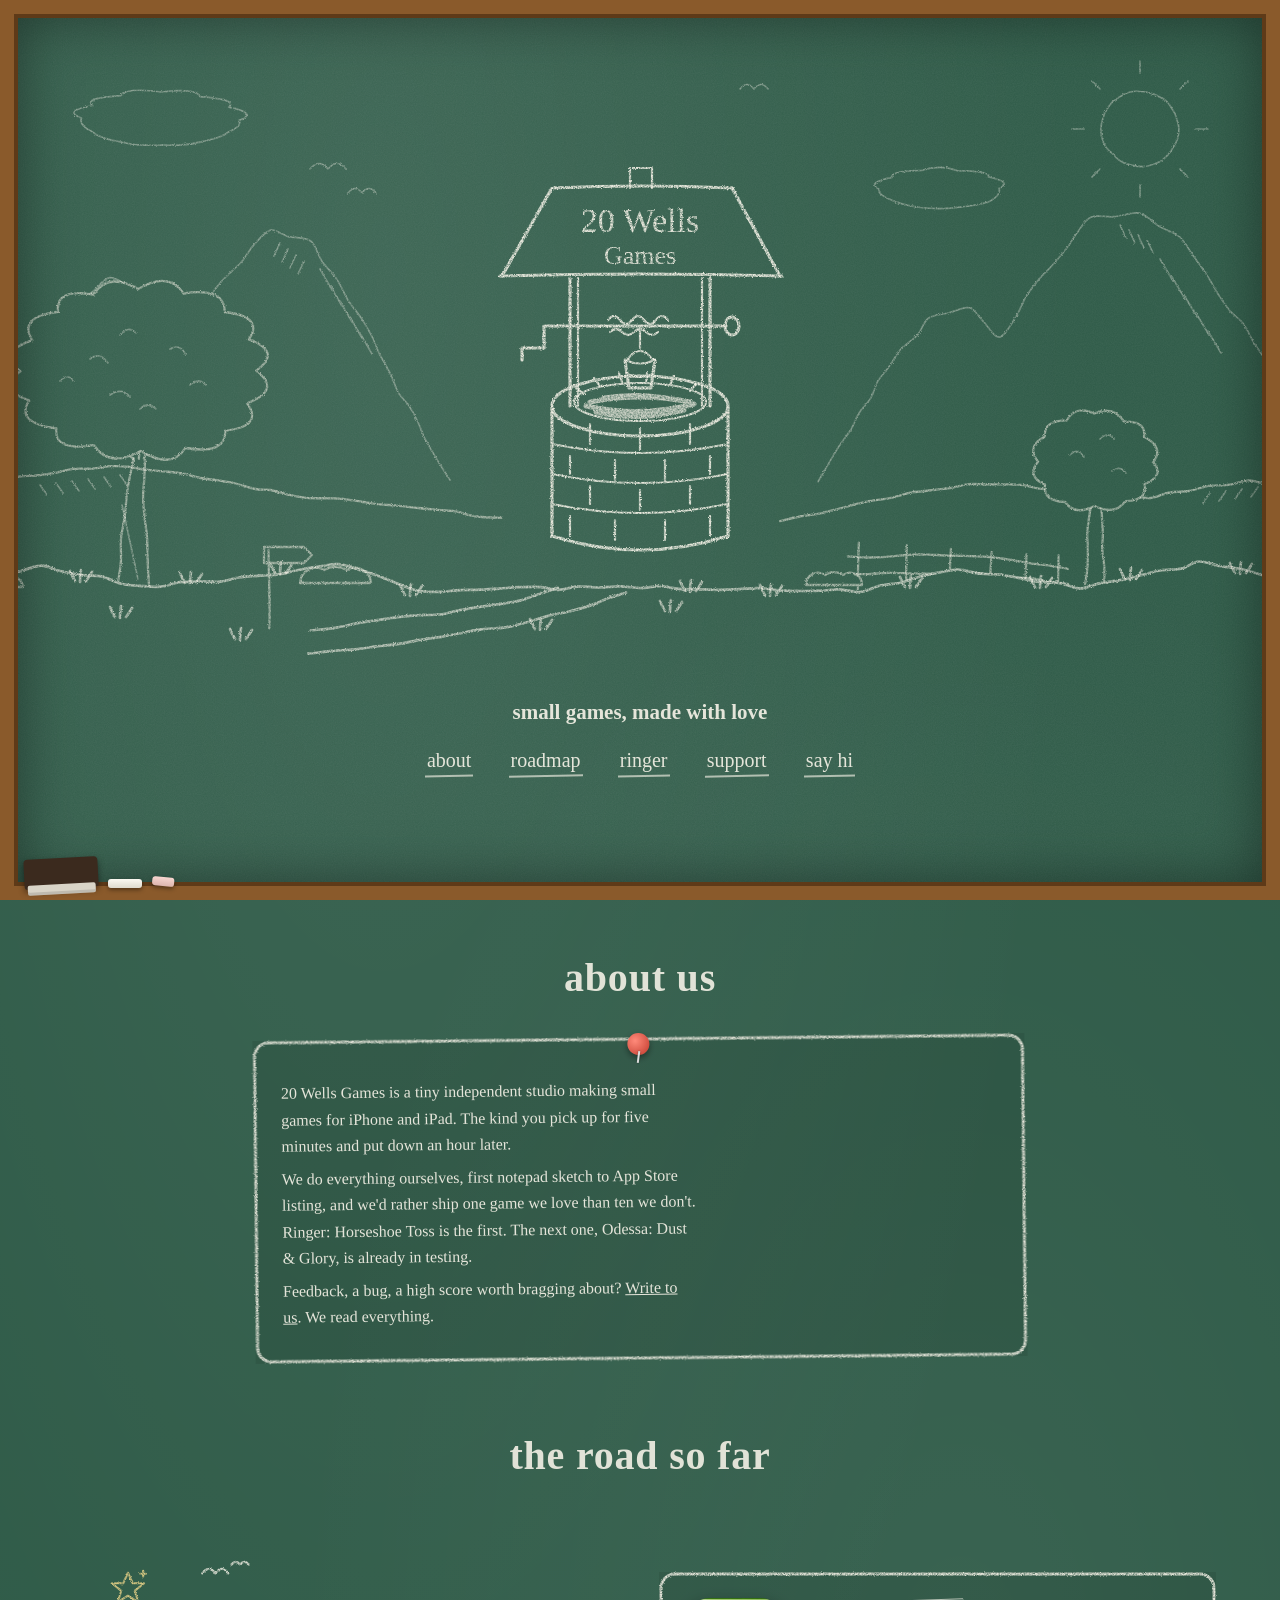
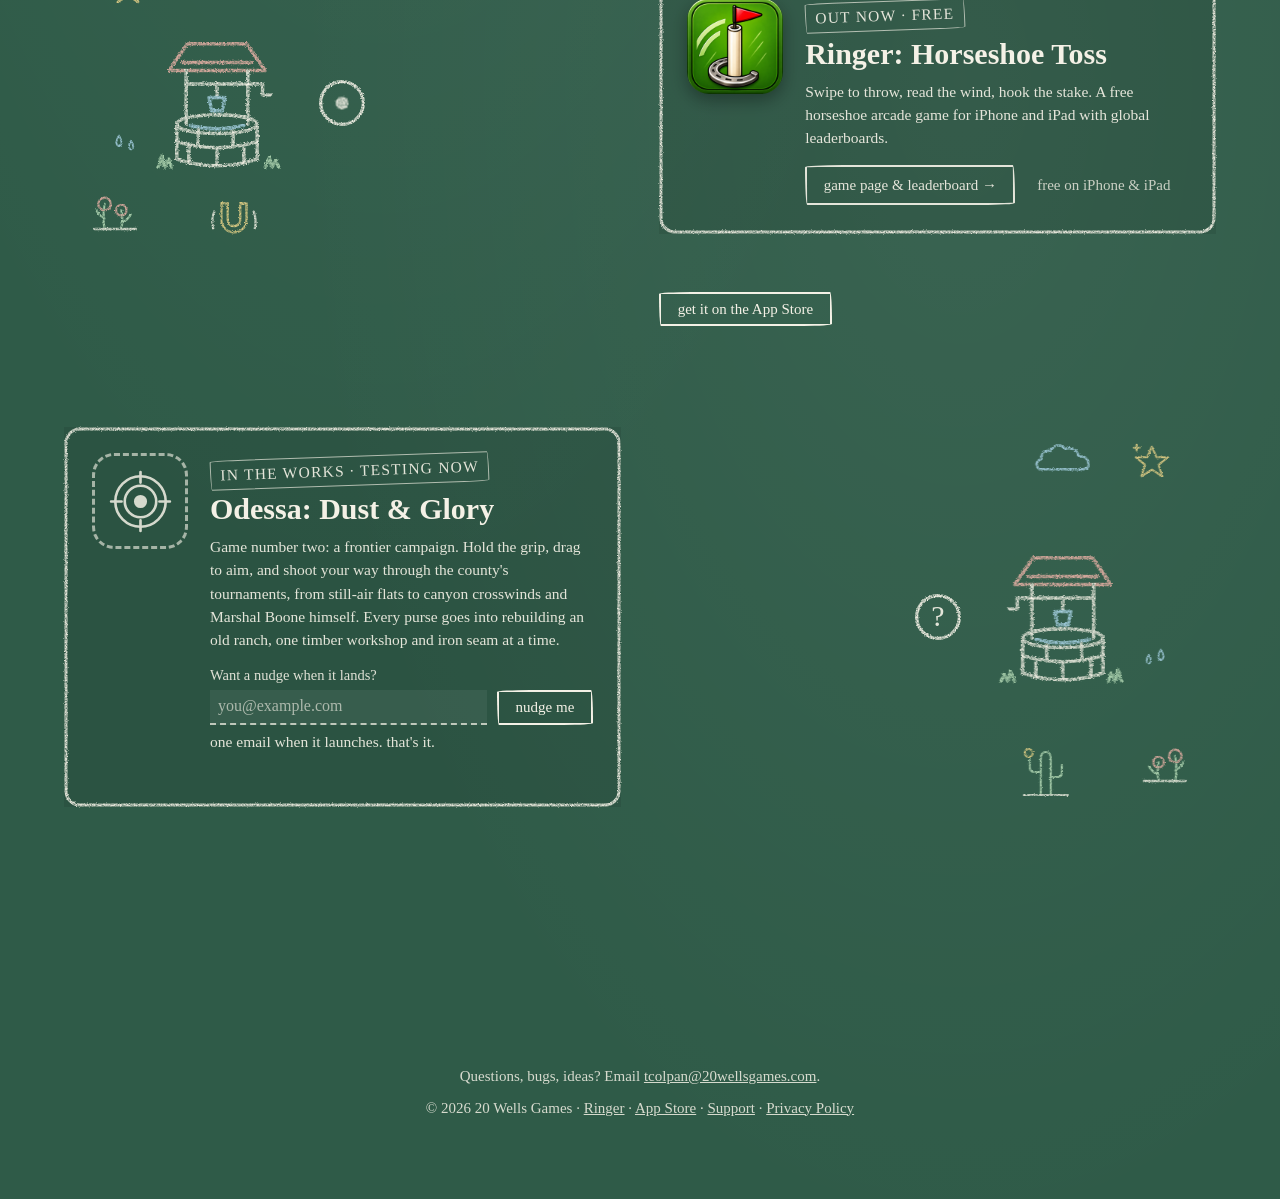
==== commit 9a6c001c: "Roadmap decor: a chalk well at every stop plus a few pastel doodles; fix Odessa stamp overflowing on" ====
--- a/index.html
+++ b/index.html
@@ -24,7 +24,7 @@
 <link rel="preconnect" href="https://fonts.googleapis.com">
 <link rel="preconnect" href="https://fonts.gstatic.com" crossorigin>
 <link href="https://fonts.googleapis.com/css2?family=Gloria+Hallelujah&family=Cabin+Sketch:wght@400;700&display=swap" rel="stylesheet">
-<link rel="stylesheet" href="site.css?v=20260926b">
+<link rel="stylesheet" href="site.css?v=20260926c">
 <script type="application/ld+json">
 {
   "@context": "https://schema.org",
@@ -208,6 +208,7 @@
   <h2 class="section-title chalk-text">the road so far</h2>
 
   <section class="milestone" id="ringer" data-side="left">
+    <div class="decor" aria-hidden="true"><svg class="well" viewBox="0 0 100 118"><g class="ink"><path pathLength="1" class="roof" style="--t:0.20s" d="M14 40 L28 20 H72 L86 40 Z"/><path pathLength="1" class="roof" style="--t:0.45s" d="M24 34 H76"/><path pathLength="1" style="--t:0.55s" d="M27 40 V80 M73 40 V80"/><path pathLength="1" style="--t:0.75s" d="M27 50 H73"/><path pathLength="1" style="--t:0.85s" d="M73 50 H84 V58 H90"/><path pathLength="1" style="--t:0.95s" d="M50 50 V60"/><path pathLength="1" class="water" style="--t:1.00s" d="M44 60 H56 L54 70 H46 Z"/><path pathLength="1" style="--t:1.10s" d="M20 80 A30 7 0 1 0 80 80 A30 7 0 1 0 20 80"/><path pathLength="1" class="water" style="--t:1.30s" d="M30 81 Q50 86 70 81"/><path pathLength="1" style="--t:1.35s" d="M20 80 V106 M80 80 V106 M20 106 Q50 116 80 106"/><path pathLength="1" style="--t:1.55s" d="M20 93 Q50 102 80 93 M36 84 V96 M62 85 V97 M29 97 V108 M50 100 V111 M70 98 V109"/><path pathLength="1" class="grass" style="--t:1.75s" d="M6 112 l3 -8 l2 8 l3 -6 l2 6 M86 112 l3 -7 l2 7 l3 -5 l2 5"/></g></svg><svg class="doodle d-star" viewBox="0 0 40 40"><g class="ink"><path pathLength="1" class="yellow" d="M20 4 L25 15 L37 15 L27 23 L31 35 L20 28 L9 35 L13 23 L3 15 L15 15 Z"/><path pathLength="1" class="yellow" style="--o:0.1s" d="M36 2 v6 M33 5 h6"/></g></svg><svg class="doodle d-birds" viewBox="0 0 50 20"><g class="ink"><path pathLength="1" d="M4 15 Q10 7 16 15 Q22 7 28 15"/><path pathLength="1" style="--o:0.0s" d="M31 7 Q35 2 39 7 Q43 2 47 7"/></g></svg><svg class="doodle d-flowers" viewBox="0 0 44 46"><g class="ink"><path pathLength="1" class="mint" d="M12 44 Q10 32 12 20 M28 44 Q30 34 28 26 M12 34 Q5 30 4 25 M28 38 Q35 35 37 30"/><path pathLength="1" class="pink" style="--o:0.1s" d="M12 20 m-6 0 a6 6 0 1 0 12 0 a6 6 0 1 0 -12 0 M28 26 m-5 0 a5 5 0 1 0 10 0 a5 5 0 1 0 -10 0"/><path pathLength="1" style="--o:0.4s" d="M2 44 H42"/></g></svg><svg class="doodle d-shoe" viewBox="0 0 48 44"><g class="ink"><path pathLength="1" class="yellow" d="M12 6 V22 A12 12 0 0 0 36 22 V6 M18 6 V22 A6 6 0 0 0 30 22 V6 M12 6 H18 M30 6 H36"/><path pathLength="1" style="--o:0.1s" d="M4 30 Q2 22 5 14 M44 30 Q46 22 43 14"/></g></svg><svg class="doodle d-drops" viewBox="0 0 30 24"><g class="ink"><path pathLength="1" class="blue" d="M8 3 Q2 13 8 15 Q14 13 8 3 Z M22 9 Q17 17 22 19 Q27 17 22 9 Z"/></g></svg></div>
     <div class="marker" aria-hidden="true">
       <svg viewBox="0 0 60 60"><circle pathLength="1" cx="30" cy="30" r="20"/><circle pathLength="1" class="dot" cx="30" cy="30" r="6"/></svg>
     </div>
@@ -230,6 +231,7 @@
   </section>
 
   <section class="milestone" id="next" data-side="right">
+    <div class="decor" aria-hidden="true"><svg class="well" viewBox="0 0 100 118"><g class="ink"><path pathLength="1" class="roof" style="--t:0.20s" d="M14 40 L28 20 H72 L86 40 Z"/><path pathLength="1" class="roof" style="--t:0.45s" d="M24 34 H76"/><path pathLength="1" style="--t:0.55s" d="M27 40 V80 M73 40 V80"/><path pathLength="1" style="--t:0.75s" d="M27 50 H73"/><path pathLength="1" style="--t:0.85s" d="M73 50 H84 V58 H90"/><path pathLength="1" style="--t:0.95s" d="M50 50 V60"/><path pathLength="1" class="water" style="--t:1.00s" d="M44 60 H56 L54 70 H46 Z"/><path pathLength="1" style="--t:1.10s" d="M20 80 A30 7 0 1 0 80 80 A30 7 0 1 0 20 80"/><path pathLength="1" class="water" style="--t:1.30s" d="M30 81 Q50 86 70 81"/><path pathLength="1" style="--t:1.35s" d="M20 80 V106 M80 80 V106 M20 106 Q50 116 80 106"/><path pathLength="1" style="--t:1.55s" d="M20 93 Q50 102 80 93 M36 84 V96 M62 85 V97 M29 97 V108 M50 100 V111 M70 98 V109"/><path pathLength="1" class="grass" style="--t:1.75s" d="M6 112 l3 -8 l2 8 l3 -6 l2 6 M86 112 l3 -7 l2 7 l3 -5 l2 5"/></g></svg><svg class="doodle d-cloud" viewBox="0 0 56 36"><g class="ink"><path pathLength="1" class="blue" d="M10 30 Q3 30 5 23 Q7 18 13 19 Q15 10 25 12 Q32 5 38 14 Q46 13 46 21 Q53 24 48 30 Z"/></g></svg><svg class="doodle d-star" viewBox="0 0 40 40"><g class="ink"><path pathLength="1" class="yellow" d="M20 4 L25 15 L37 15 L27 23 L31 35 L20 28 L9 35 L13 23 L3 15 L15 15 Z"/><path pathLength="1" class="yellow" style="--o:0.1s" d="M36 2 v6 M33 5 h6"/></g></svg><svg class="doodle d-flowers" viewBox="0 0 44 46"><g class="ink"><path pathLength="1" class="mint" d="M12 44 Q10 32 12 20 M28 44 Q30 34 28 26 M12 34 Q5 30 4 25 M28 38 Q35 35 37 30"/><path pathLength="1" class="pink" style="--o:0.1s" d="M12 20 m-6 0 a6 6 0 1 0 12 0 a6 6 0 1 0 -12 0 M28 26 m-5 0 a5 5 0 1 0 10 0 a5 5 0 1 0 -10 0"/><path pathLength="1" style="--o:0.4s" d="M2 44 H42"/></g></svg><svg class="doodle d-cactus" viewBox="0 0 50 54"><g class="ink"><path pathLength="1" class="mint" d="M20 50 V14 Q20 7 25 7 Q30 7 30 14 V50 M20 32 H13 Q9 32 9 27 V20 M30 27 H37 Q41 27 41 22 V15"/><path pathLength="1" style="--o:0.1s" d="M3 50 H47"/><path pathLength="1" class="yellow" style="--o:0.3s" d="M42 4 a4 4 0 1 0 .1 0"/></g></svg><svg class="doodle d-drops" viewBox="0 0 30 24"><g class="ink"><path pathLength="1" class="blue" d="M8 3 Q2 13 8 15 Q14 13 8 3 Z M22 9 Q17 17 22 19 Q27 17 22 9 Z"/></g></svg></div>
     <div class="marker" aria-hidden="true">
       <svg viewBox="0 0 60 60"><circle pathLength="1" cx="30" cy="30" r="20"/><text x="30" y="38" text-anchor="middle">?</text></svg>
     </div>
@@ -256,7 +258,7 @@
     </article>
   </section>
 
-  <div class="road-end chalk-text" aria-hidden="true">to be continued…</div>
+  <div class="road-end chalk-text" aria-hidden="true"><svg class="end-star" viewBox="0 0 40 40"><path class="yellow" d="M20 4 L25 15 L37 15 L27 23 L31 35 L20 28 L9 35 L13 23 L3 15 L15 15 Z"/></svg> to be continued… <svg class="end-star" viewBox="0 0 40 40"><path class="pink" d="M20 4 L25 15 L37 15 L27 23 L31 35 L20 28 L9 35 L13 23 L3 15 L15 15 Z"/></svg></div>
 </section>
 </main>
 
--- a/site.css
+++ b/site.css
@@ -370,3 +370,46 @@
   .milestone[data-side] .store-line{grid-column:2;justify-content:flex-start}
   .scroll-hint{display:none}
 }
+
+/* ---------- roadmap decor: a well at every stop + a few coloured doodles ---------- */
+:root{--c-yellow:#f2d98b;--c-pink:#eeb3a8;--c-blue:#a9d3e6;--c-mint:#b9dfba}
+.milestone[data-side] .marker,.milestone[data-side] .card{grid-row:1}
+.decor{grid-row:1;align-self:stretch;justify-self:stretch;position:relative;pointer-events:none;min-height:100%}
+.milestone[data-side="left"] .decor{grid-column:1}
+/* doodles are laid out for a left-hand stop (outer side = left) and mirrored for right-hand stops */
+.milestone[data-side="right"] .decor{grid-column:2;transform:scaleX(-1)}
+.decor svg{position:absolute;overflow:visible}
+/* one chalk filter per drawing, on its wrapping group (never per path; see the Safari memory crash) */
+.decor g.ink{filter:url(#chalk-bb)}
+.decor path{fill:none;stroke:var(--chalk);stroke-width:2.4;stroke-linecap:round;stroke-linejoin:round;stroke-dasharray:1;stroke-dashoffset:1;opacity:.85}
+.decor .roof{stroke:var(--c-pink)}
+.decor .water,.decor .blue{stroke:var(--c-blue)}
+.decor .grass,.decor .mint{stroke:var(--c-mint)}
+.decor .yellow{stroke:var(--c-yellow)}
+.decor .pink{stroke:var(--c-pink)}
+.reached .decor path{animation:draw var(--d,.45s) ease-out calc(var(--t,.4s) + var(--o,0s)) forwards}
+.decor .well{width:134px;right:calc(50% + 58px);top:50%;margin-top:-86px}
+.decor .well path{stroke-width:2.6}
+.decor .doodle{--t:.9s}
+.decor .doodle path{stroke-width:2.2}
+.decor .d-star{width:38px;left:8%;top:6%;--t:1s}
+.decor .d-birds{width:54px;left:24%;top:2%;--t:1.2s}
+.decor .d-cloud{width:64px;left:22%;top:4%;--t:1s}
+.decor .d-flowers{width:46px;left:5%;bottom:8%;--t:1.4s}
+.decor .d-shoe,.decor .d-cactus{width:50px;left:26%;bottom:4%;--t:1.6s}
+.decor .d-drops{width:26px;right:calc(50% + 204px);top:50%;margin-top:30px;--t:1.9s}
+.road-end .end-star{width:18px;height:18px;vertical-align:-2px;margin:0 .35em}
+.road-end .end-star path{fill:none;stroke-width:2.4;stroke-linejoin:round}
+.road-end .yellow{stroke:var(--c-yellow)}.road-end .pink{stroke:var(--c-pink)}
+@media (max-width:1000px){.decor .d-drops{display:none}}
+/* phones: no spare column, so just a small well perched above each card's top-right corner */
+@media (max-width:720px){
+  .milestone[data-side] .decor{position:absolute;inset:0;transform:none;grid-column:auto;grid-row:auto;min-height:0}
+  .stamp{white-space:normal}
+  .milestone[data-side] .card{min-width:0}
+  .decor .doodle{display:none}
+  .decor .well{width:52px;right:calc(var(--gutter) + 14px);left:auto;top:calc(3vh - 62px);margin-top:0}
+  .decor .well path{stroke-width:3.4}
+}
+@media (prefers-reduced-motion:reduce){.reached .decor path{animation-duration:0s!important;animation-delay:0s!important}}
+@media print{.decor,.road-end .end-star{display:none!important}}
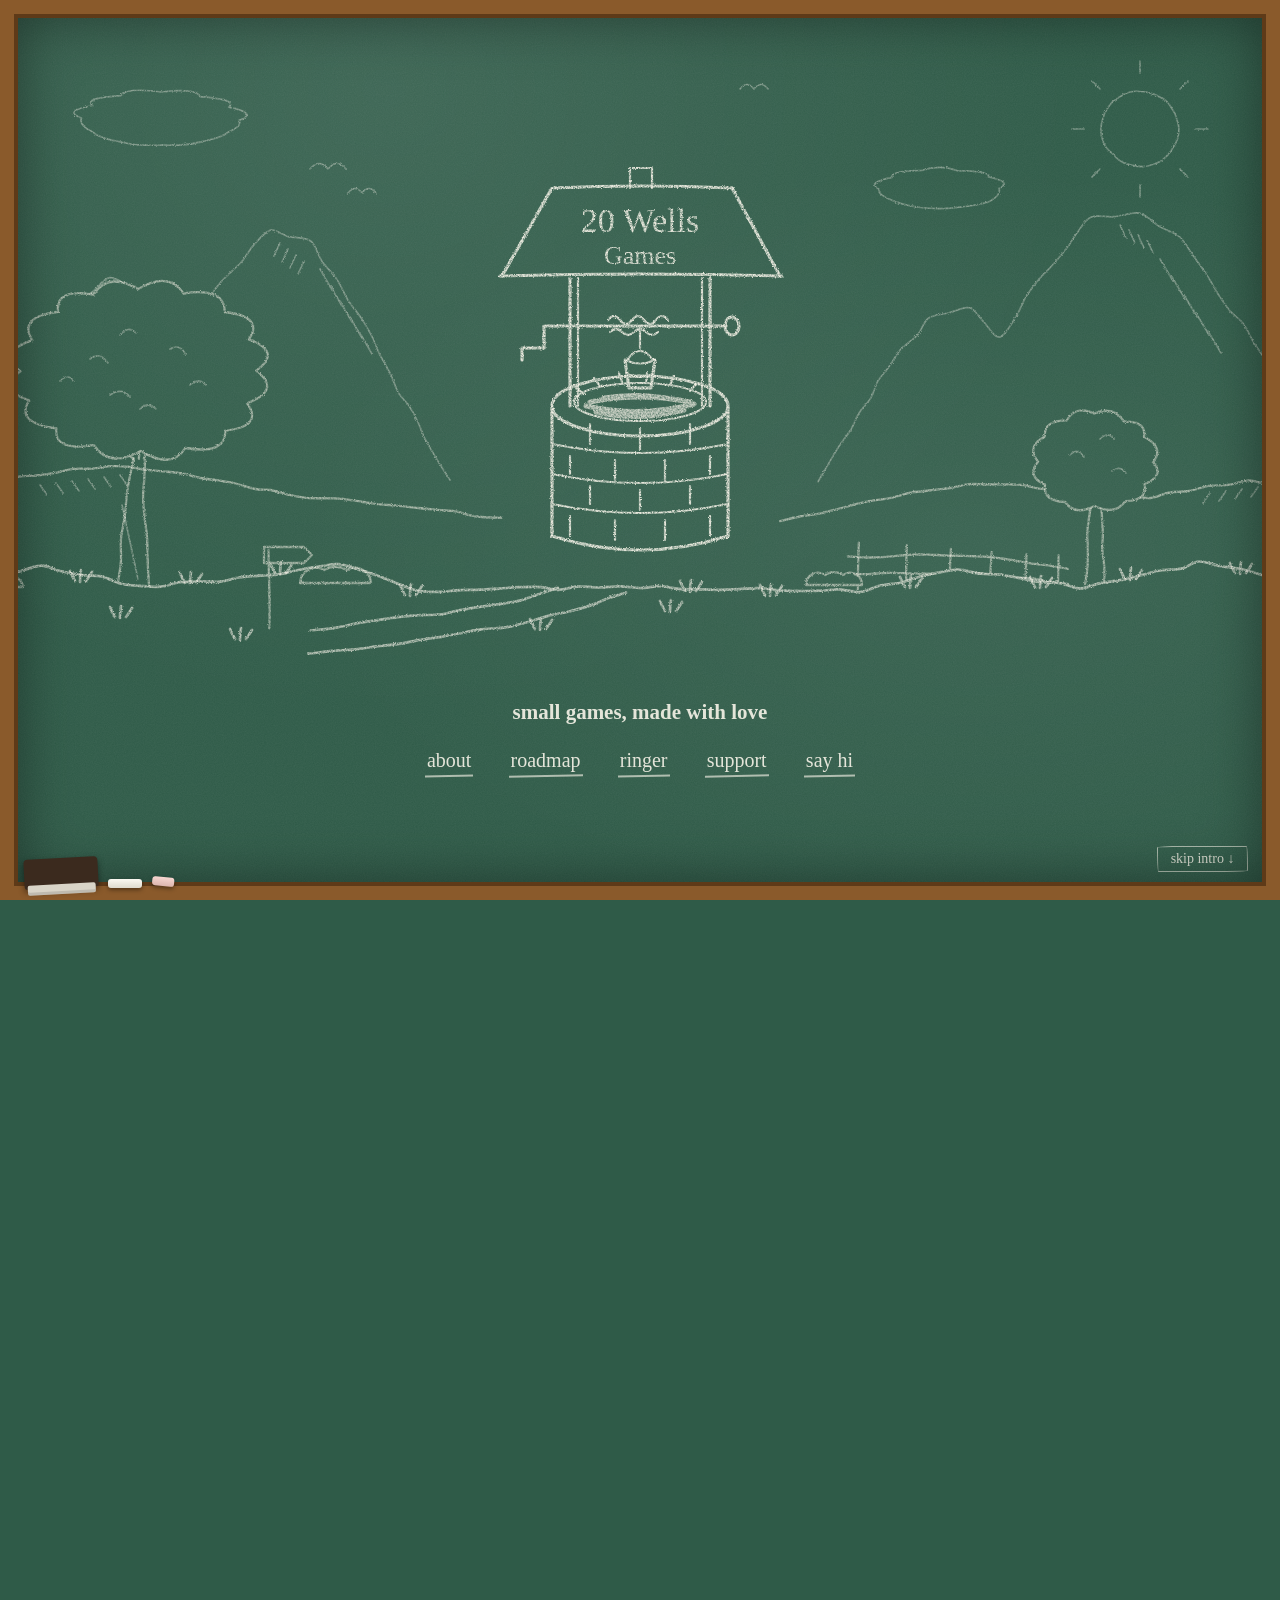
==== commit e600580f: "Keep chalk text inside the wooden frame on phones iOS Safari paints the page content that has scroll" ====
--- a/index.html
+++ b/index.html
@@ -24,7 +24,7 @@
 <link rel="preconnect" href="https://fonts.googleapis.com">
 <link rel="preconnect" href="https://fonts.gstatic.com" crossorigin>
 <link href="https://fonts.googleapis.com/css2?family=Gloria+Hallelujah&family=Cabin+Sketch:wght@400;700&display=swap" rel="stylesheet">
-<link rel="stylesheet" href="site.css?v=20260926c">
+<link rel="stylesheet" href="site.css?v=20261016a">
 <script type="application/ld+json">
 {
   "@context": "https://schema.org",
@@ -269,6 +269,6 @@
 
 <div class="tray" aria-hidden="true"><span class="eraser"></span><span class="chalk c1"></span><span class="chalk c2"></span></div>
 
-<script src="site.js?v=20260926b"></script>
+<script src="site.js?v=20261016a"></script>
 </body>
 </html>
--- a/site.css
+++ b/site.css
@@ -10,15 +10,21 @@
   --gutter:calc(var(--frame-inner) + 10px);
 }
 *{box-sizing:border-box}
-html{scroll-behavior:smooth;scroll-padding-top:calc(var(--frame-inner) + env(safe-area-inset-top,0px))}
+/* The document never scrolls; <body> is the scroll container. iOS Safari paints the
+   content scrolled past the viewport behind its glass status bar and toolbar, and
+   clips position:fixed to the viewport, so with a scrolling document lines of chalk
+   text showed above and below the board's wooden rails on phones. With the body as
+   the scroller nothing is laid out outside the viewport, so nothing can bleed. */
+html{height:100%;overflow:hidden}
 body{
-  margin:0;min-height:100vh;color:var(--chalk);
+  height:100%;overflow:hidden auto;scroll-behavior:smooth;scroll-padding-top:calc(var(--frame-inner) + env(safe-area-inset-top,0px));
+  margin:0;color:var(--chalk);
   font-family:"Gloria Hallelujah","Comic Sans MS","Chalkboard SE",cursive;
   background:
     radial-gradient(ellipse at 30% 10%, rgba(255,255,255,.07), transparent 55%),
     radial-gradient(ellipse at 75% 60%, rgba(255,255,255,.05), transparent 50%),
     var(--board);
-  overflow-x:hidden;position:relative;
+  position:relative;
 }
 /* chalk dust */
 body::before{
@@ -45,7 +51,7 @@
 /* ---------- hero ---------- */
 .hero{
   min-height:100vh;min-height:100svh;display:flex;flex-direction:column;align-items:center;justify-content:center;
-  padding:calc(6vh + env(safe-area-inset-top,0px)) 20px calc(4vh + env(safe-area-inset-bottom,0px));position:relative;z-index:1;overflow:hidden;
+  padding:calc(6vh + env(safe-area-inset-top,0px)) var(--gutter) calc(4vh + env(safe-area-inset-bottom,0px));position:relative;z-index:1;overflow:hidden;
 }
 .logo-wrap{position:relative;width:min(400px,78vw,52vh);margin-bottom:clamp(32px,8vh,72px)}
 .logo{position:relative;width:100%;height:auto;display:block;z-index:1}
@@ -111,7 +117,7 @@
   .card-body,.road-end{transition:none!important}
   .btn,.shots img{transition:none}
   .btn:hover,.has-link:hover .btn,.shots figure:hover img{transform:none}
-  html{scroll-behavior:auto}
+  body{scroll-behavior:auto}
 }
 
 /* ---------- shared pieces ---------- */
@@ -121,6 +127,7 @@
 }
 .section-title:has(+ .section-sub){margin-bottom:.35em}
 .section-sub{text-align:center;margin:0 0 3vh;font-size:15.5px;opacity:.8}
+.section-title,.section-sub,.road-end{padding-inline:var(--gutter)}
 .stamp{
   display:inline-block;white-space:nowrap;margin:0 0 .3em;font-size:14px;letter-spacing:.08em;text-transform:uppercase;
   border:1.5px solid var(--chalk-dim);padding:.15em .6em;transform:rotate(-2deg);border-radius:255px 15px 225px 15px/15px 225px 15px 255px;
@@ -218,7 +225,7 @@
 .topbar{position:relative;z-index:1;display:flex;justify-content:space-between;align-items:center;padding:calc(var(--frame) + 16px) calc(var(--frame) + 22px) 0}
 .topbar .back{text-decoration:none;font-size:17px}
 .topbar .back:hover{text-decoration:underline}
-.game-hero{position:relative;z-index:1;text-align:center;padding:6vh 20px 2vh;max-width:760px;margin:0 auto}
+.game-hero{position:relative;z-index:1;text-align:center;padding:6vh var(--gutter) 2vh;max-width:760px;margin:0 auto}
 .game-hero .app-icon{display:block;margin:0 auto 16px}
 .game-hero h1.section-title{font-size:clamp(34px,6vw,58px);line-height:1.05;margin-bottom:.25em}
 .game-page .section-title:not(h1){font-size:clamp(24px,3.6vw,34px)}
@@ -273,6 +280,8 @@
 footer p{margin:.4em 0}
 
 @media (max-width:720px){
+  .nav{gap:1.1em clamp(14px,4.5vw,2.2em)}
+  .card-body,footer{overflow-wrap:anywhere}
   .card{padding:20px 18px}
   .card-body{flex-direction:column;gap:14px}
   .app-icon,.mystery{width:72px;height:72px;border-radius:17px}
@@ -298,8 +307,6 @@
 .notify-note{font-size:14px;opacity:.8;margin:.35em 0 0!important}
 @media (max-width:720px){.milestone[data-side="left"] .store-line{grid-column:2}}
 
-/* clip sideways overflow without turning <body> into its own scroll container */
-@supports (overflow-x: clip){html{overflow-x:clip} body{overflow-x:clip}}
 
 /* ---------- focus, links, legal pages, touch targets (review pass) ---------- */
 :where(a,button,input,select,textarea,[tabindex]):focus-visible{outline:3px dashed var(--chalk);outline-offset:4px;border-radius:6px}
